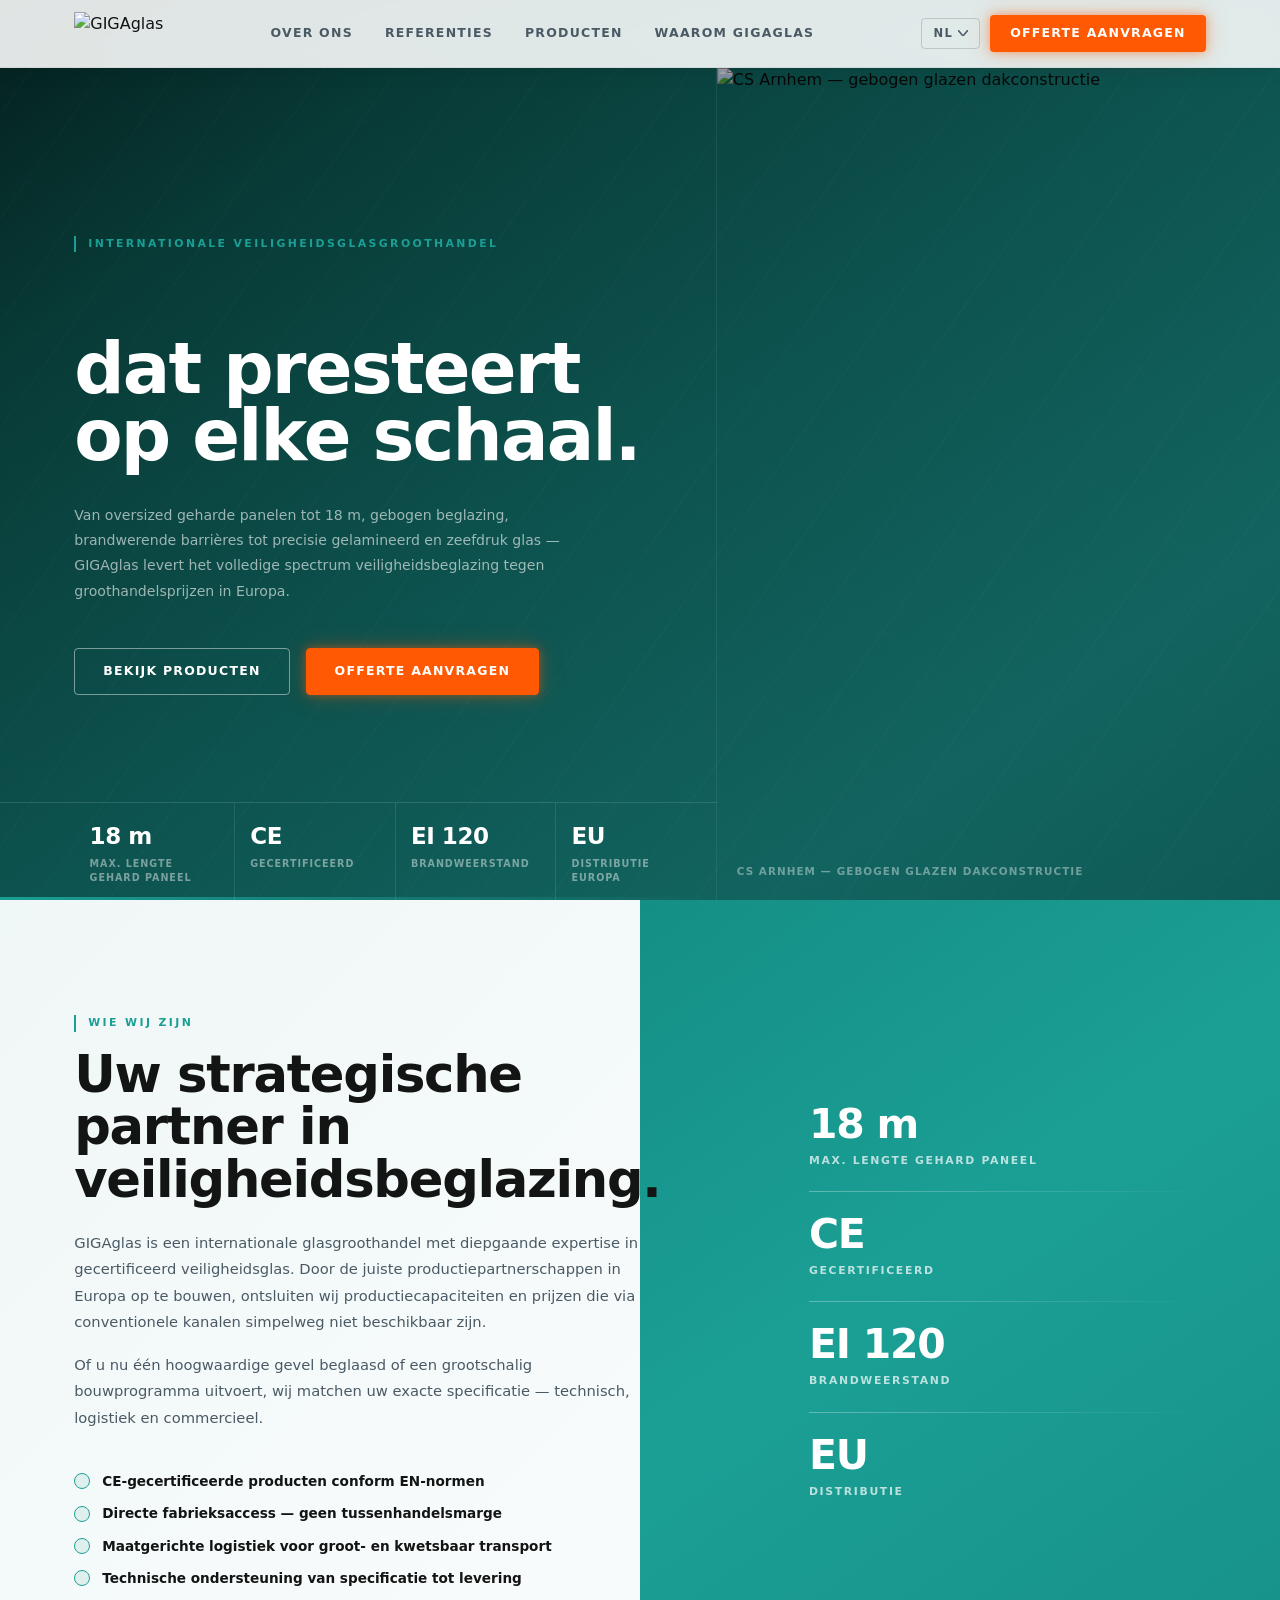
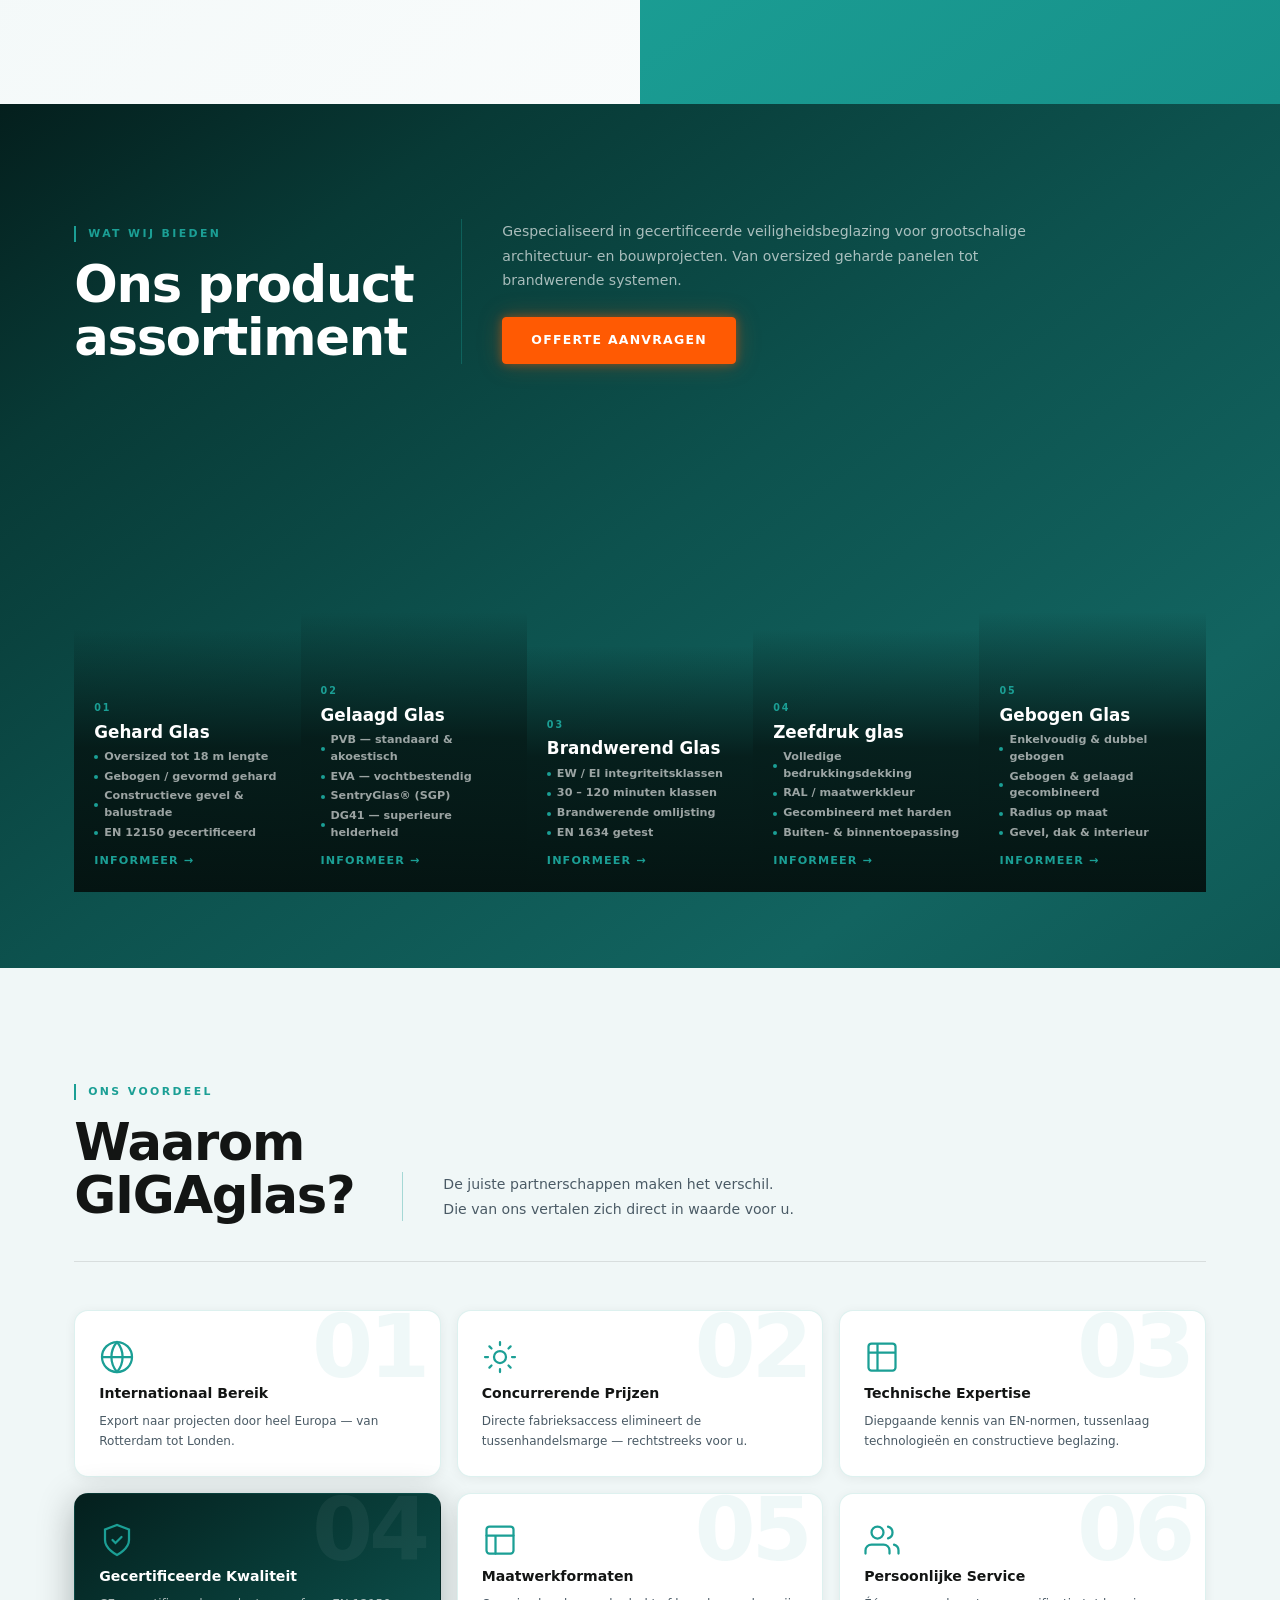
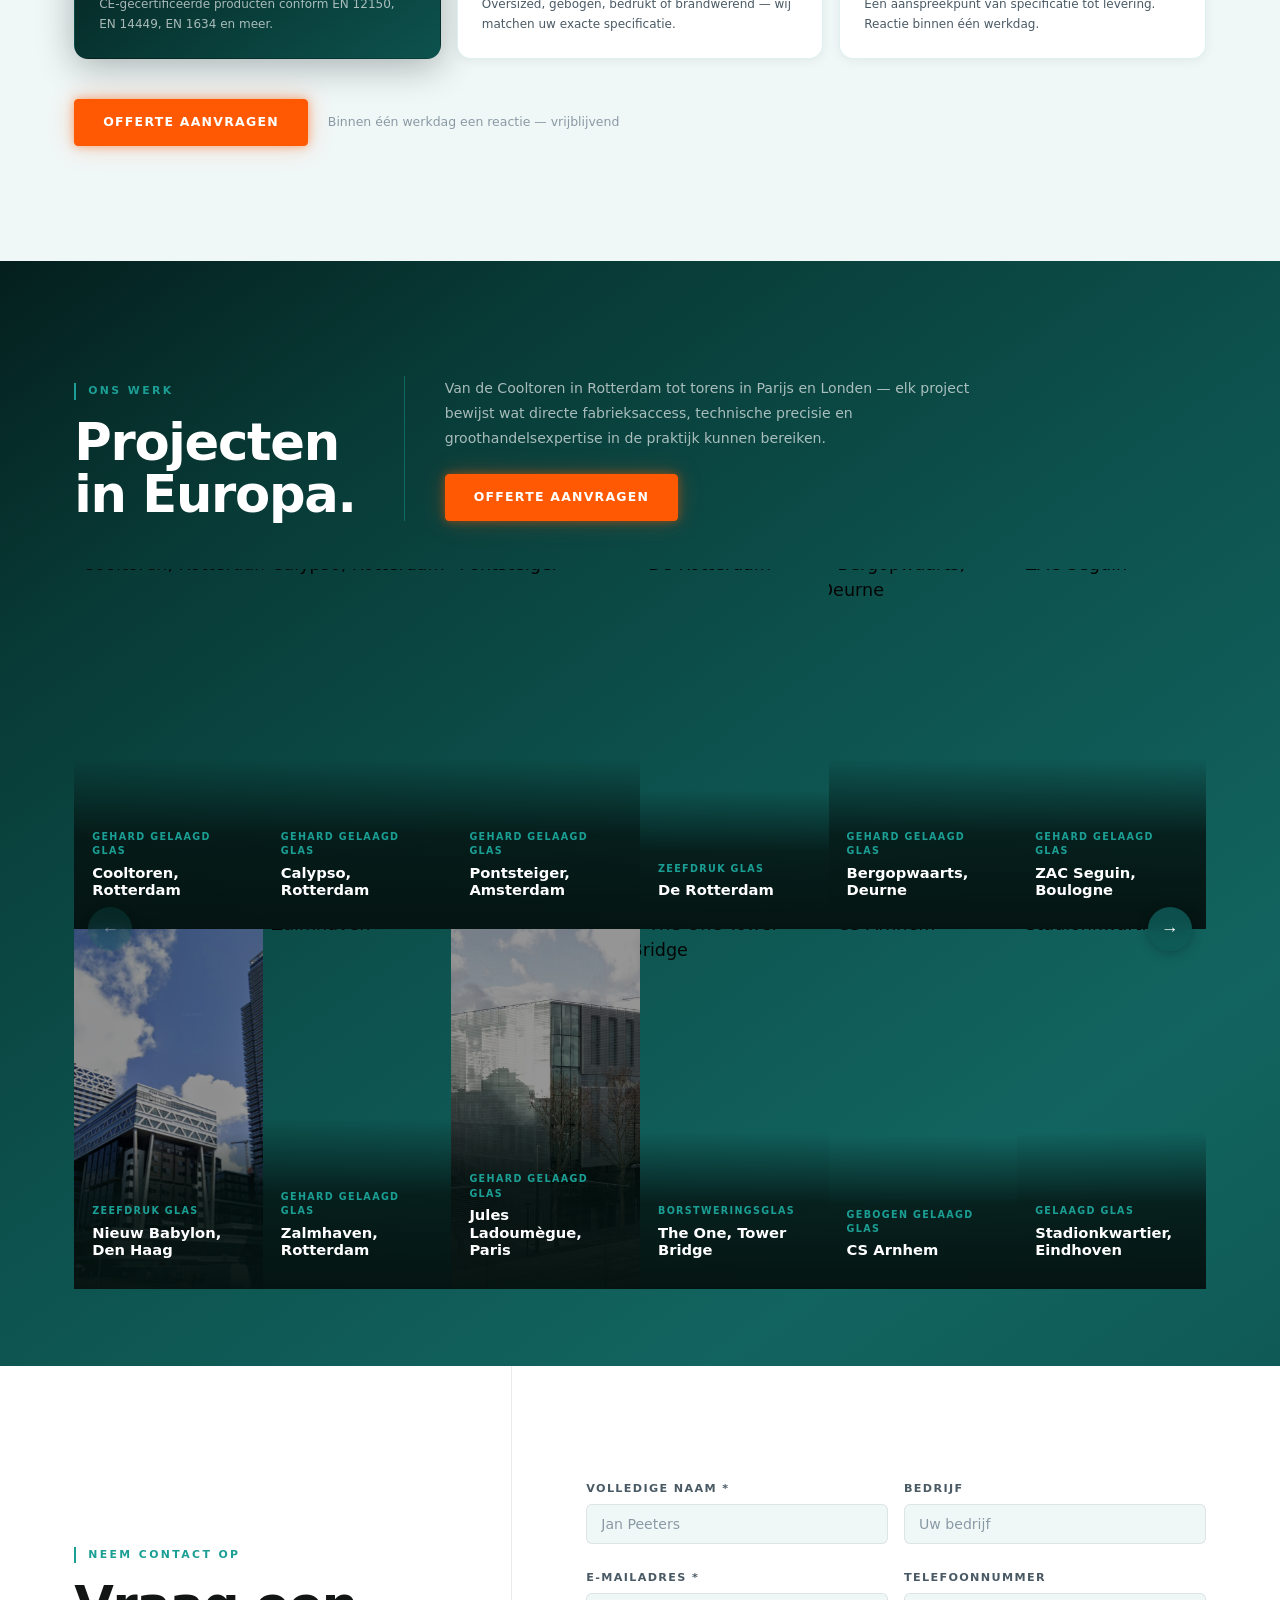
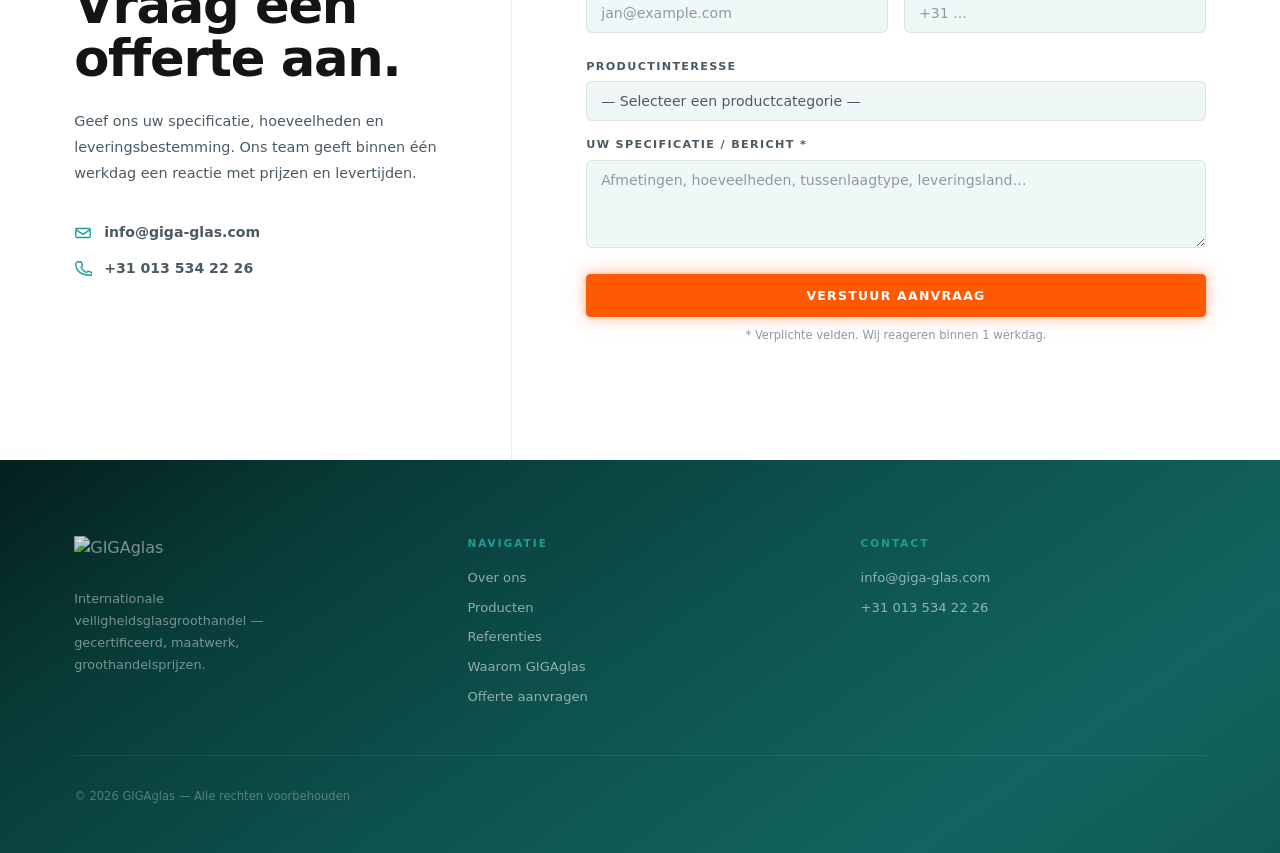
==== concept-vertical.html @ 8c1b13be "No green border on mobile for products/references, use left-aligned white logo in footer Co-Authored" ====
<!DOCTYPE html>
<html lang="nl">
<head>
  <meta charset="UTF-8" />
  <meta name="viewport" content="width=device-width, initial-scale=1.0" />
  <title>GIGAglas — Verticaal concept</title>
  <link rel="stylesheet" href="fonts.css" />
  <style>
/* ═══════════════════════════════════════════
   DESIGN TOKENS — identical to main site
═══════════════════════════════════════════ */
:root {
  --teal:        #1b9f95;
  --teal-dark:   #147d75;
  --teal-dim:    rgba(27,159,149,0.10);
  --teal-light:  #daf2f0;
  --blue:        #0A1E41;
  --orange:      #FF5A03;
  --orange-dark: #d94e02;
  --glacial:     #F0F7F7;
  --white:       #ffffff;
  --text:        #131514;
  --text-mid:    #4a5a65;
  --text-light:  #8a9aa5;
  --border-light: rgba(0,0,0,0.08);
  --border-dark:  rgba(255,255,255,0.08);
  --font:      'Montserrat', system-ui, sans-serif;
  --font-disp: 'Eurostile', 'Montserrat', system-ui, sans-serif;
  --nav-h: 68px;
  --pad-x: clamp(24px, 5.8vw, 84px);
  --ease: cubic-bezier(0.53,0,0,1);
}

*,*::before,*::after { box-sizing: border-box; margin: 0; padding: 0; }
html { -webkit-font-smoothing: antialiased; scroll-behavior: smooth; overflow-x: hidden; }
img  { display: block; max-width: 100%; }
a    { text-decoration: none; color: inherit; }
ul   { list-style: none; }

body { font-family: var(--font); background: var(--white); color: var(--text); line-height: 1.5; overflow-x: hidden; }

/* ═══════════════════════════════════════════
   NAV
═══════════════════════════════════════════ */
.nav {
  position: fixed; top: 0; left: 0; right: 0; z-index: 200;
  height: var(--nav-h);
  background: rgba(255,255,255,0.88);
  backdrop-filter: blur(16px) saturate(1.6);
  -webkit-backdrop-filter: blur(16px) saturate(1.6);
  border-bottom: 1px solid rgba(0,0,0,0.06);
  box-shadow: 0 1px 24px rgba(0,0,0,0.07), 0 4px 8px rgba(0,0,0,0.03);
}
.nav__inner {
  height: 100%; padding: 0 var(--pad-x);
  display: flex; align-items: center; justify-content: space-between; gap: 24px;
}
.nav__logo-img { height: 44px; width: auto; }
.nav__links { display: flex; align-items: center; gap: 32px; }
.nav__links a {
  font-size: 0.78rem; font-weight: 600; letter-spacing: 0.1em; text-transform: uppercase;
  color: var(--text-mid); transition: color 0.2s;
}
.nav__links a:hover { color: var(--teal); }
.nav__cta {
  color: var(--white) !important;
  background: var(--orange);
  padding: 9px 20px; border-radius: 4px;
  font-size: 0.78rem; font-weight: 700; letter-spacing: 0.1em; text-transform: uppercase;
  box-shadow: 0 0 10px rgba(255,90,3,0.45), 0 0 24px rgba(255,90,3,0.25);
  transition: background 0.25s, box-shadow 0.25s, transform 0.2s;
}
.nav__cta:hover {
  background: var(--orange-dark);
  box-shadow: 0 0 14px rgba(255,90,3,0.65), 0 0 36px rgba(255,90,3,0.40);
  transform: translateY(-1px);
}

/* Nav right group */
.nav__right { display: flex; align-items: center; gap: 10px; }

/* Language toggle */
.nav__lang { position: relative; }
.nav__lang-btn {
  display: flex; align-items: center; gap: 5px;
  background: none; border: 1px solid rgba(0,0,0,0.15); border-radius: 4px;
  padding: 9px 11px; cursor: pointer; font-family: var(--font);
  font-size: 0.72rem; font-weight: 700; letter-spacing: 0.12em; text-transform: uppercase;
  color: var(--text-mid); transition: border-color 0.2s, color 0.2s;
  line-height: 1;
}
.nav__lang-btn:hover { border-color: var(--teal); color: var(--teal); }
.nav__lang-btn svg { transition: transform 0.2s; }
.nav__lang-btn.open svg { transform: rotate(180deg); }
.nav__lang-dropdown {
  display: none; position: absolute; top: calc(100% + 8px); right: 0;
  background: var(--white); border: 1px solid rgba(0,0,0,0.1);
  border-radius: 6px; box-shadow: 0 8px 24px rgba(0,0,0,0.12);
  min-width: 160px; overflow: hidden; z-index: 300;
}
.nav__lang-dropdown.open { display: block; }
.nav__lang-dropdown button {
  display: block; width: 100%; padding: 12px 16px;
  background: none; border: none; cursor: pointer;
  font-size: 0.78rem; font-weight: 600; letter-spacing: 0.08em; text-transform: uppercase;
  color: var(--text-mid); text-align: left; font-family: var(--font);
  transition: background 0.2s, color 0.2s;
}
.nav__lang-dropdown button:hover { background: var(--glacial); color: var(--teal); }

/* Mobile hamburger */
.nav__burger {
  display: none;
  flex-direction: column; justify-content: center; gap: 5px;
  width: 36px; height: 36px; background: none; border: none; cursor: pointer; padding: 7px;
}
.nav__burger span {
  display: block; width: 22px; height: 2px;
  background: var(--text); border-radius: 2px;
  transition: transform 0.28s, opacity 0.2s;
}
.nav__burger.open span:nth-child(1) { transform: translateY(7px) rotate(45deg); }
.nav__burger.open span:nth-child(2) { opacity: 0; transform: scaleX(0); }
.nav__burger.open span:nth-child(3) { transform: translateY(-7px) rotate(-45deg); }

.nav__mobile-menu {
  display: none; flex-direction: column;
  position: fixed; top: var(--nav-h); left: 0; right: 0;
  background: rgba(255,255,255,0.97); backdrop-filter: blur(20px);
  border-bottom: 1px solid rgba(0,0,0,0.08);
  padding: 8px var(--pad-x) 24px;
  z-index: 199;
  box-shadow: 0 8px 24px rgba(0,0,0,0.08);
}
.nav__mobile-menu.open { display: flex; }
.nav__mobile-menu a {
  font-size: 0.8rem; font-weight: 600; letter-spacing: 0.1em; text-transform: uppercase;
  color: var(--text-mid); padding: 16px 0;
  border-bottom: 1px solid rgba(0,0,0,0.06);
  transition: color 0.2s; display: block;
}
.nav__mobile-menu a:hover { color: var(--teal); }
.nav__mobile-menu .nav__cta-mobile {
  color: var(--white) !important; background: var(--orange);
  text-align: center; padding: 14px 20px; border-radius: 4px;
  margin-top: 8px; border-bottom: none;
  box-shadow: 0 0 10px rgba(255,90,3,0.35);
}

/* ═══════════════════════════════════════════
   SHARED ELEMENTS
═══════════════════════════════════════════ */
.eyebrow {
  display: block; font-size: 0.68rem; font-weight: 700;
  letter-spacing: 0.22em; text-transform: uppercase;
  color: var(--teal); margin-bottom: 16px;
  padding-left: 12px; border-left: 2px solid var(--teal);
}
.panel__counter {
  font-family: var(--font-disp); font-size: 0.68rem; font-weight: 700;
  letter-spacing: 0.2em; text-transform: uppercase;
  color: var(--text-light); margin-bottom: 20px;
}
.panel__title {
  font-family: var(--font-disp); font-size: clamp(2.2rem, 4vw, 3.6rem);
  font-weight: 700; line-height: 1.03; letter-spacing: -0.025em; margin-bottom: 24px;
}

/* ═══════════════════════════════════════════
   BUTTONS
═══════════════════════════════════════════ */
.btn {
  display: inline-flex; align-items: center; gap: 8px; padding: 13px 28px;
  font-family: var(--font); font-size: 0.78rem; font-weight: 700;
  letter-spacing: 0.1em; text-transform: uppercase; border-radius: 4px;
  cursor: pointer; border: 1px solid transparent;
  transition: background 0.2s, border-color 0.2s, color 0.2s, transform 0.15s;
}
.btn:hover  { transform: translateY(-1px); }
.btn--fill  {
  background: var(--orange); border-color: var(--orange); color: var(--white);
  box-shadow: 0 0 10px rgba(255,90,3,0.45), 0 0 24px rgba(255,90,3,0.25);
}
.btn--fill:hover {
  background: var(--orange-dark); border-color: var(--orange-dark);
  box-shadow: 0 0 14px rgba(255,90,3,0.65), 0 0 36px rgba(255,90,3,0.40);
}
.btn--outline      { background: transparent; border-color: rgba(255,255,255,0.45); color: var(--white); }
.btn--outline:hover{ border-color: var(--white); background: rgba(255,255,255,0.1); }

/* ═══════════════════════════════════════════
   ENTRANCE ANIMATIONS
═══════════════════════════════════════════ */
@keyframes fadeInUp {
  from { opacity: 0; transform: translateY(18px); }
  to   { opacity: 1; transform: translateY(0); }
}
@keyframes fadeIn { from { opacity: 0; } to { opacity: 1; } }

.anim {
  opacity: 0; transform: translateY(36px); filter: blur(4px);
  transition:
    opacity   1.1s cubic-bezier(0.22,1,0.36,1),
    transform 1.1s cubic-bezier(0.22,1,0.36,1),
    filter    0.9s cubic-bezier(0.22,1,0.36,1);
}
.section--visible .anim { opacity: 1; transform: none; filter: blur(0); }

/* ═══════════════════════════════════════════
   01 · HERO
═══════════════════════════════════════════ */
.hero {
  min-height: 100svh; padding-top: var(--nav-h);
  background: linear-gradient(145deg, #041f1d 0%, #083a36 20%, #0d524e 50%, #126460 80%, #0f5a56 100%);
  display: grid; grid-template-columns: 56fr 44fr;
  position: relative; overflow: hidden;
}

/* Same glass texture as main site */
.hero::before {
  content: ''; position: absolute; inset: 0; pointer-events: none; z-index: 0;
  background:
    repeating-linear-gradient(-55deg, transparent 0px, transparent 58px,
      rgba(255,255,255,0.012) 58px, rgba(255,255,255,0.012) 60px),
    repeating-linear-gradient(35deg, transparent 0px, transparent 120px,
      rgba(0,180,166,0.025) 120px, rgba(0,180,166,0.025) 121px);
}

.hero__content {
  position: relative; z-index: 1;
  padding: clamp(60px,8vw,120px) var(--pad-x) clamp(100px,12vw,140px);
  display: flex; flex-direction: column; justify-content: center;
  border-right: 1px solid rgba(255,255,255,0.07);
}
.hero__content::after {
  content: ''; position: absolute; bottom: 0; left: 0; right: 0;
  height: 3px;
  background: linear-gradient(90deg, var(--teal), transparent);
}
.hero .panel__counter { color: rgba(255,255,255,0.25); }
.hero .eyebrow { color: var(--teal); border-left-color: var(--teal); }

.hero__headline {
  font-family: var(--font-disp); font-size: clamp(2.4rem, 5.5vw, 6rem);
  font-weight: 700; line-height: 0.96; letter-spacing: -0.025em;
  color: var(--white); margin-bottom: 32px;
}
.text-accent { color: var(--teal); }

@keyframes wcIn {
  from { opacity: 0; transform: translateY(-16px); filter: blur(7px); }
  to   { opacity: 1; transform: translateY(0);     filter: blur(0px); }
}
@keyframes wcOut {
  from { opacity: 1; transform: translateY(0);    filter: blur(0px); }
  to   { opacity: 0; transform: translateY(16px); filter: blur(7px); }
}
.word-cycle { color: var(--teal); display: inline-block; white-space: nowrap; }
.word-cycle.wc-exit  { animation: wcOut 0.30s cubic-bezier(0.55,0,1,0.45) forwards; }
.word-cycle.wc-enter { animation: wcIn  0.45s cubic-bezier(0.00,0.55,0.45,1.00) forwards; }

.hero__sub {
  font-size: clamp(0.88rem, 1.1vw, 1rem); color: rgba(255,255,255,0.6);
  line-height: 1.8; max-width: 520px; margin-bottom: 44px;
}
.hero__actions { display: flex; flex-wrap: wrap; gap: 16px; }

.hero__photo {
  position: relative; z-index: 1; overflow: hidden; min-height: 60vh;
}
.hero__photo img {
  width: 100%; height: 100%; object-fit: cover; object-position: center;
  filter: brightness(0.65) contrast(1.05);
  transition: transform 8s ease;
}
.hero:hover .hero__photo img { transform: scale(1.03); }
.hero__photo-caption {
  position: absolute; bottom: 20px; left: 20px;
  font-size: 0.65rem; font-weight: 600; letter-spacing: 0.1em; text-transform: uppercase;
  color: rgba(255,255,255,0.4);
}

/* ── Hero stats bar ── */
.hero__stats-bar {
  position: absolute; bottom: 0; left: 0;
  width: 56%; z-index: 2;
  display: grid; grid-template-columns: repeat(4, 1fr);
  border-top: 1px solid rgba(255,255,255,0.12);
  padding-left: var(--pad-x);
}
.hero__stat-item {
  padding: 16px clamp(8px, 1.2vw, 20px);
  border-right: 1px solid rgba(255,255,255,0.10);
  display: flex; flex-direction: column; gap: 4px;
}
.hero__stat-item:last-child { border-right: none; }
.hero__stat-num {
  font-family: var(--font-disp); font-size: clamp(1.1rem, 1.8vw, 1.6rem);
  font-weight: 700; color: var(--white); letter-spacing: -0.02em;
  white-space: nowrap;
}
.hero__stat-label {
  font-size: 0.60rem; font-weight: 600; letter-spacing: 0.10em; text-transform: uppercase;
  color: rgba(255,255,255,0.45); line-height: 1.4;
}

/* ═══════════════════════════════════════════
   02 · ABOUT
═══════════════════════════════════════════ */
@keyframes aboutGradient {
  0%,100% { background-position: 0% 50%; }
  50%      { background-position: 100% 50%; }
}
.about {
  background: linear-gradient(-45deg, var(--white) 0%, var(--glacial) 40%, var(--white) 70%, var(--glacial) 100%);
  background-size: 400% 400%;
  animation: aboutGradient 16s ease-in-out infinite;
  position: relative;
  display: grid; grid-template-columns: 1fr 1fr;
}

/* Right half turquoise — same ::after as main site */
.about::after {
  content: ''; position: absolute;
  left: 50%; top: 0; right: 0; bottom: 0;
  background: linear-gradient(145deg, #158f86 0%, #1b9f95 45%, #17918a 100%);
  pointer-events: none;
}

.about__left {
  padding: clamp(72px,9vw,120px) var(--pad-x);
  display: flex; flex-direction: column; justify-content: center;
  position: relative; z-index: 1;
}
.about .panel__title { color: var(--text); }
.about__body { font-size: 0.92rem; color: var(--text-mid); line-height: 1.8; margin-bottom: 16px; }

@keyframes dotPulse {
  0%,100% { box-shadow: 0 0 6px rgba(27,159,149,0.50), 0 0 14px rgba(27,159,149,0.20); }
  50%      { box-shadow: 0 0 12px rgba(27,159,149,0.85), 0 0 26px rgba(27,159,149,0.45); }
}
.check-list { display: flex; flex-direction: column; gap: 12px; margin-top: 24px; }
.check-list li {
  display: flex; align-items: center; gap: 12px;
  font-size: 0.85rem; font-weight: 600; color: var(--text);
}
.check-list li::before {
  content: ''; flex-shrink: 0; width: 16px; height: 16px;
  border-radius: 50%; border: 1.5px solid var(--teal); background: var(--teal-dim);
  animation: dotPulse 3s ease-in-out infinite;
}
.check-list li:nth-child(2)::before { animation-delay: 0.75s; }
.check-list li:nth-child(3)::before { animation-delay: 1.5s; }
.check-list li:nth-child(4)::before { animation-delay: 2.25s; }

.about__right {
  position: relative; z-index: 1;
  padding: clamp(72px,9vw,120px) var(--pad-x);
  display: flex; flex-direction: column; justify-content: center;
}
.stats-col { display: flex; flex-direction: column; }
.stat-item { padding: 22px 0; display: flex; flex-direction: column; gap: 6px; }
.stat__num {
  font-family: var(--font-disp); font-size: clamp(2rem, 3.2vw, 3.4rem);
  font-weight: 700; line-height: 1; letter-spacing: -0.03em;
  font-variant-numeric: tabular-nums; color: var(--white);
}
.stat__label {
  font-size: 0.68rem; font-weight: 600; letter-spacing: 0.15em; text-transform: uppercase;
  color: rgba(255,255,255,0.70); margin-top: 2px;
}
.stat-divider { height: 1px; background: linear-gradient(to right, rgba(255,255,255,0.30), transparent); }
.about .eyebrow { color: var(--teal); border-left-color: var(--teal); }
.about .panel__counter { color: var(--text-light); }

/* ═══════════════════════════════════════════
   03 · REFERENCES
═══════════════════════════════════════════ */
.references {
  background: linear-gradient(145deg, #041f1d 0%, #083a36 20%, #0d524e 50%, #126460 80%, #0f5a56 100%);
  padding: clamp(72px,9vw,120px) var(--pad-x) clamp(48px,6vw,80px);
}
.ref__intro {
  display: flex; align-items: flex-end;
  gap: 0; margin-bottom: 48px;
}
.ref__intro-left {
  flex-shrink: 0;
  padding-right: 48px;
}
.ref__intro-left .panel__title { margin-bottom: 0; }
.references .panel__title   { color: var(--white); }
.references .eyebrow        { color: var(--teal); border-left-color: var(--teal); }
.ref__intro-right {
  flex: 1; display: flex; flex-direction: column; align-items: flex-start; gap: 24px;
}
.ref__sub {
  max-width: 540px;
  font-size: 0.88rem; color: rgba(255,255,255,0.65); line-height: 1.75;
  margin-top: 0;
}
.ref__sub-block {
  border-left: 1px solid rgba(27,159,149,0.45);
  padding-left: 40px;
  display: flex; flex-direction: column; align-items: flex-start; gap: 24px;
}

/* 2-row scroll strip — each cell expands individually */
.ref__scroll-wrap {
  position: relative;
}
.ref__grid {
  display: flex;
  flex-direction: column;
  gap: 0;
  position: relative;
}

/* Half-grid hover overlay — right half, both rows */
.ref__overlay {
  position: absolute;
  top: 0; bottom: 0; right: 0;
  width: 50%;
  z-index: 20;
  pointer-events: none;
  opacity: 0;
  transform: translateX(16px);
  transition: opacity 0.52s cubic-bezier(0.22,1,0.36,1),
              transform 0.52s cubic-bezier(0.22,1,0.36,1);
  overflow: hidden;
}
.ref__overlay.is-active {
  opacity: 1;
  transform: translateX(0);
  pointer-events: auto;
}
.ref__overlay img {
  width: 100%; height: 100%; object-fit: cover;
  filter: brightness(0.78) contrast(1.04) saturate(1.0);
  transform: scale(1.06);
  transition: transform 1.1s cubic-bezier(0.22,1,0.36,1), filter 0.6s;
}
.ref__overlay.is-active img {
  transform: scale(1.0);
}
.ref__overlay-body {
  position: absolute;
  bottom: 0; left: 0; right: 0;
  padding: 120px 48px 48px;
  background: linear-gradient(to top, rgba(4,18,16,0.97) 0%, rgba(4,18,16,0.80) 50%, transparent 100%);
  display: flex; flex-direction: column; gap: 10px;
}
/* Staggered text reveal */
.ref__overlay-type,
.ref__overlay-name,
.ref__overlay-specs,
.ref__overlay-enquire {
  opacity: 0;
  transform: translateY(10px);
  transition: opacity 0.4s cubic-bezier(0.22,1,0.36,1),
              transform 0.4s cubic-bezier(0.22,1,0.36,1);
}
.ref__overlay.is-active .ref__overlay-type    { opacity: 1; transform: none; transition-delay: 0.20s; }
.ref__overlay.is-active .ref__overlay-name    { opacity: 1; transform: none; transition-delay: 0.28s; }
.ref__overlay.is-active .ref__overlay-specs   { opacity: 1; transform: none; transition-delay: 0.36s; }
.ref__overlay.is-active .ref__overlay-enquire { opacity: 1; transform: none; transition-delay: 0.44s; }
.ref__overlay-type {
  font-size: 0.72rem; font-weight: 700; letter-spacing: 0.16em;
  text-transform: uppercase; color: var(--teal);
}
.ref__overlay-name {
  font-family: var(--font-disp); font-size: clamp(1.6rem, 3vw, 2.4rem);
  font-weight: 700; color: var(--white); line-height: 1.15;
}
.ref__overlay-specs {
  display: flex; flex-direction: column; gap: 6px;
  margin-top: 4px;
}
.ref__overlay-specs li {
  font-size: 0.82rem; font-weight: 600; color: rgba(255,255,255,0.78);
  display: flex; align-items: center; gap: 8px;
}
.ref__overlay-specs li::before {
  content: ''; width: 5px; height: 5px; border-radius: 50%;
  background: var(--teal); flex-shrink: 0;
}
.ref__overlay-enquire {
  display: inline-flex; align-items: center; gap: 8px;
  margin-top: 8px;
  font-size: 0.76rem; font-weight: 700; letter-spacing: 0.12em;
  text-transform: uppercase; color: var(--teal);
  text-decoration: none;
  transition: color 0.2s, gap 0.2s,
              opacity 0.4s cubic-bezier(0.22,1,0.36,1),
              transform 0.4s cubic-bezier(0.22,1,0.36,1);
}
.ref__overlay-enquire:hover { color: var(--white); gap: 14px; }

/* Each row is its own horizontal scroll container */
.ref__row {
  display: flex;
  gap: 0;
  overflow-x: auto;
  overflow-y: hidden;
  scrollbar-width: none;
  scroll-behavior: smooth;
}
.ref__row::-webkit-scrollbar { display: none; }

/* Each cell fills 1/6 of the row width — 6 visible at a time */
.ref__cell {
  flex: 1 1 0;
  min-width: calc(100% / 6);
  height: 360px;
  position: relative; overflow: hidden; cursor: pointer;
  transition: flex 0.4s cubic-bezier(0.4,0,0.2,1);
}
.ref__cell:hover { flex: 1.6 1 0; }

/* Arrow navigation */
.ref__arrow {
  position: absolute; top: 50%; transform: translateY(-50%);
  z-index: 40; width: 44px; height: 44px; border-radius: 50%;
  border: none; cursor: pointer;
  background: rgba(15,90,86,0.85); backdrop-filter: blur(8px);
  color: var(--white); font-size: 1.1rem;
  display: flex; align-items: center; justify-content: center;
  transition: background 0.2s, transform 0.2s;
  box-shadow: 0 2px 12px rgba(0,0,0,0.25);
}
.ref__arrow:hover { background: var(--teal); transform: translateY(-50%) scale(1.08); }
.ref__arrow--prev { left: 14px; }
.ref__arrow--next { right: 14px; }

/* Image — match prod-card: darker default, zoom in, brightens on hover */
.ref__cell img {
  width: 100%; height: 100%; object-fit: cover;
  filter: brightness(0.58) contrast(1.06) saturate(0.85);
  transform: scale(1.10);
  transition: filter 0.65s var(--ease), transform 1.0s var(--ease);
}
.ref__cell:hover img {
  filter: brightness(0.90) contrast(1.02) saturate(1.08);
  transform: scale(1.0);
}

/* Overlay — identical gradient to prod-card__body, always visible */
.ref__cell-overlay {
  position: absolute; bottom: 0; left: 0; right: 0;
  padding: 72px 18px 18px;
  display: flex; flex-direction: column; gap: 5px;
  background: linear-gradient(to top, rgba(4,18,16,0.97) 0%, rgba(4,18,16,0.82) 55%, transparent 100%);
  transition: padding-top 0.45s var(--ease);
}
.ref__cell:hover .ref__cell-overlay {
  padding-top: 90px;
}

.ref__type {
  font-size: 0.6rem; font-weight: 700; letter-spacing: 0.14em;
  text-transform: uppercase; color: var(--teal);
}
.ref__name {
  font-family: var(--font-disp); font-size: 0.92rem; font-weight: 700;
  color: var(--white); line-height: 1.2;
}

/* Specs collapsed (zero height) by default — no layout space */
.ref__specs {
  display: flex; flex-direction: column; gap: 3px;
  max-height: 0; overflow: hidden;
  transition: max-height 0.45s var(--ease);
}
.ref__cell:hover .ref__specs { max-height: 90px; }

.ref__specs li {
  font-size: 0.68rem; font-weight: 600; color: rgba(255,255,255,0.72);
  display: flex; align-items: center; gap: 6px;
  opacity: 0; transform: translateY(6px);
  transition: opacity 0.3s, transform 0.32s;
}
.ref__cell:hover .ref__specs li { opacity: 1; transform: translateY(0); }
.ref__cell:hover .ref__specs li:nth-child(1) { transition-delay: 0.10s; }
.ref__cell:hover .ref__specs li:nth-child(2) { transition-delay: 0.16s; }
.ref__cell:hover .ref__specs li:nth-child(3) { transition-delay: 0.22s; }
.ref__specs li::before {
  content: ''; width: 4px; height: 4px; border-radius: 50%;
  background: var(--teal); flex-shrink: 0;
}

/* Enquire collapsed by default — no layout space */
.ref__enquire {
  font-size: 0.68rem; font-weight: 700; letter-spacing: 0.1em; text-transform: uppercase;
  color: var(--teal); display: inline-flex; align-items: center; gap: 6px;
  margin-top: 2px;
  max-height: 0; overflow: hidden; opacity: 0;
  transition: max-height 0.45s var(--ease), opacity 0.3s 0.24s, color 0.2s, gap 0.2s;
}
.ref__cell:hover .ref__enquire { max-height: 40px; opacity: 1; }
.ref__enquire:hover { color: var(--white); gap: 10px; }

.ref__more {
  margin-top: 32px; display: flex; align-items: center; gap: 20px;
}
.ref__count { font-size: 0.78rem; color: rgba(255,255,255,0.40); }

/* ═══════════════════════════════════════════
   04 · PRODUCTS
═══════════════════════════════════════════ */
.products {
  background: linear-gradient(145deg, #041f1d 0%, #083a36 20%, #0d524e 50%, #126460 80%, #0f5a56 100%);
  padding: clamp(72px,9vw,120px) var(--pad-x) clamp(48px,6vw,80px);
}
.products__top {
  margin-bottom: 48px;
  display: flex; align-items: flex-end; gap: 0;
}
.products__top-left { flex-shrink: 0; padding-right: 48px; }
.products__top-left .panel__title { margin-bottom: 0; }
.products .panel__counter { color: rgba(255,255,255,0.30); }
.products .panel__title   { color: var(--white); }
.products .eyebrow        { color: var(--teal); border-left-color: var(--teal); }
.products__top-right {
  flex: 1; display: flex; flex-direction: column; align-items: flex-start; gap: 24px;
}
.products__sub-block {
  border-left: 1px solid rgba(27,159,149,0.35);
  padding-left: 40px;
  display: flex; flex-direction: column; align-items: flex-start; gap: 24px;
}
.products__sub {
  max-width: 540px;
  font-size: 0.88rem; color: rgba(255,255,255,0.65); line-height: 1.75; margin-top: 0;
}

/* Horizontal card strip */
.product-strip-wrap { position: relative; }
.product-strip {
  display: flex; gap: 0;
  overflow-x: auto; overflow-y: hidden;
  scrollbar-width: none; position: relative;
}
.product-strip::-webkit-scrollbar { display: none; }

/* Product arrows — hidden on desktop, visible on mobile */
.prod__arrow {
  display: none;
  position: absolute; top: 50%; transform: translateY(-50%);
  z-index: 20; width: 40px; height: 40px; border-radius: 50%;
  background: rgba(255,255,255,0.15); backdrop-filter: blur(8px);
  border: 1px solid rgba(255,255,255,0.25); color: var(--white);
  font-size: 1.1rem; cursor: pointer; align-items: center; justify-content: center;
  transition: background 0.2s;
}
.prod__arrow:hover { background: rgba(255,255,255,0.28); }
.prod__arrow--prev { left: 10px; }
.prod__arrow--next { right: 10px; }

.prod-card {
  flex: 1 1 0; min-width: 0; height: 480px;
  position: relative; overflow: hidden;
  cursor: pointer;
  transition: flex 0.65s cubic-bezier(0.4,0,0.2,1);
}
.prod-card:hover { flex: 2.2 1 0; }

.prod-card img {
  position: absolute; inset: 0;
  width: 100%; height: 100%; object-fit: cover;
  filter: brightness(0.58) contrast(1.06) saturate(0.85);
  transform: scale(1.10);
  transition: filter 0.65s var(--ease), transform 1.0s var(--ease);
}
.prod-card:hover img {
  filter: brightness(0.90) contrast(1.02) saturate(1.08);
  transform: scale(1.0);
}
.prod-card__body {
  position: absolute; bottom: 0; left: 0; right: 0;
  padding: 72px 20px 22px;
  background: linear-gradient(to top, rgba(4,18,16,0.97) 0%, rgba(4,18,16,0.82) 55%, transparent 100%);
  display: flex; flex-direction: column; gap: 7px;
}
.prod-card__num {
  font-size: 0.6rem; font-weight: 700; letter-spacing: 0.2em;
  text-transform: uppercase; color: var(--teal);
}
.prod-card__title {
  font-family: var(--font-disp); font-size: 1.05rem;
  font-weight: 700; color: var(--white); line-height: 1.15;
}
.prod-card__specs { display: flex; flex-direction: column; gap: 3px; }
.prod-card__specs li {
  font-size: 0.7rem; font-weight: 600; color: rgba(255,255,255,0.6);
  display: flex; align-items: center; gap: 6px;
}
.prod-card__specs li::before {
  content: ''; width: 4px; height: 4px; border-radius: 50%;
  background: var(--teal); flex-shrink: 0;
}
.prod-card__link {
  font-size: 0.7rem; font-weight: 700; letter-spacing: 0.1em; text-transform: uppercase;
  color: var(--teal); display: inline-flex; align-items: center; gap: 6px;
  margin-top: 4px; transition: color 0.2s, gap 0.2s;
}
.prod-card:hover .prod-card__link { color: var(--white); gap: 10px; }

/* ═══════════════════════════════════════════
   05 · WHY
═══════════════════════════════════════════ */
@keyframes whyBgShift {
  0%,100% { background-position: 0% 50%; }
  50%     { background-position: 100% 50%; }
}
.why {
  background: var(--glacial);
  padding: clamp(72px,9vw,120px) var(--pad-x);
  position: relative; overflow: hidden;
}
/* Watermark uses dark logo on light background */
@keyframes wmFloat {
  0%,100% { opacity: 0.06; transform: scale(1) rotate(0deg); }
  33%      { opacity: 0.09; transform: scale(1.03) rotate(0.8deg); }
  66%      { opacity: 0.05; transform: scale(0.97) rotate(-0.5deg); }
}
.why::before {
  content: ''; position: absolute; right: -8%; bottom: -14%; top: auto;
  width: 52%; height: 27vw;
  background: url('Brand_assets/Logo/Logo - GIGAglas - Centered - Dark.png') no-repeat top center;
  background-size: 80% auto;
  animation: wmFloat 12s ease-in-out infinite;
  pointer-events: none; z-index: 0;
}
.why__inner { position: relative; z-index: 1; }
.why__top {
  display: flex; align-items: flex-end; gap: 0;
  margin-bottom: 48px;
  padding-bottom: 40px; border-bottom: 1px solid rgba(0,0,0,0.10);
}
.why__top-left { flex-shrink: 0; padding-right: 48px; }
.why__top-left .panel__title { margin-bottom: 0; }
.why .panel__counter { color: var(--text-light); }
.why .panel__title   { color: var(--text); }
.why .eyebrow        { color: var(--teal); border-left-color: var(--teal); }
.why__sub {
  flex: 1; max-width: 540px;
  border-left: 1px solid rgba(27,159,149,0.35);
  padding-left: 40px;
  font-size: 0.88rem; color: var(--text-mid); line-height: 1.75; margin-top: 0;
}

.why__cards {
  display: grid; grid-template-columns: repeat(3, 1fr); gap: 16px;
}
.why-card {
  background: var(--white);
  border: 1px solid rgba(27,159,149,0.15);
  border-radius: 14px; padding: 28px 24px 24px;
  display: flex; flex-direction: column; gap: 10px;
  box-shadow: 0 2px 12px rgba(0,0,0,0.06);
  transition: background 0.3s, transform 0.3s, box-shadow 0.3s, border-color 0.3s;
  opacity: 0;
  position: relative; overflow: hidden;
}
/* Ghost number watermark */
.why-card::before {
  content: attr(data-num);
  position: absolute; top: -8px; right: 14px;
  font-family: var(--font-disp); font-size: 5.5rem;
  font-weight: 700; line-height: 1; letter-spacing: -0.05em;
  color: rgba(27,159,149,0.07);
  pointer-events: none; user-select: none;
}
.why-card:not(.why-card--featured):hover {
  border-color: rgba(27,159,149,0.50);
  transform: translateY(-3px);
  box-shadow: 0 8px 28px rgba(0,0,0,0.10), 0 0 0 1px rgba(27,159,149,0.22);
}
/* Featured card — dark teal */
.why-card--featured {
  background: linear-gradient(145deg, #041f1d 0%, #083a36 50%, #0d524e 100%);
  border-color: transparent;
  box-shadow: 0 8px 36px rgba(4,18,16,0.30);
}
.why-card--featured::before { color: rgba(255,255,255,0.05); }
.why-card--featured .why-card__icon { color: var(--teal); }
.why-card--featured .why-card__title { color: var(--white); }
.why-card--featured .why-card__body  { color: rgba(255,255,255,0.65); }
.why-card--featured:hover {
  background: linear-gradient(145deg, #041f1d 0%, #083a36 50%, #0d524e 100%);
  box-shadow: 0 14px 48px rgba(4,18,16,0.45);
  border-color: rgba(27,159,149,0.35);
}

.why__inner.section--visible .why-card { animation: fadeIn 0.8s cubic-bezier(0.22,1,0.36,1) both; }
.why__inner.section--visible .why-card:nth-child(1) { animation-delay: 200ms; }
.why__inner.section--visible .why-card:nth-child(2) { animation-delay: 280ms; }
.why__inner.section--visible .why-card:nth-child(3) { animation-delay: 360ms; }
.why__inner.section--visible .why-card:nth-child(4) { animation-delay: 440ms; }
.why__inner.section--visible .why-card:nth-child(5) { animation-delay: 520ms; }
.why__inner.section--visible .why-card:nth-child(6) { animation-delay: 600ms; }

.why-card__icon { width: 36px; height: 36px; color: var(--teal); position: relative; z-index: 1; }
.why-card__icon svg { width: 100%; height: 100%; }
.why-card__title { font-family: var(--font-disp); font-size: 0.88rem; font-weight: 700; color: var(--text); line-height: 1.2; position: relative; z-index: 1; }
.why-card__body  { font-size: 0.75rem; color: var(--text-mid); line-height: 1.65; position: relative; z-index: 1; }

/* CTA row under cards */
.why__cta { margin-top: 40px; display: flex; align-items: center; gap: 20px; }
.why__cta-note { font-size: 0.78rem; color: var(--text-light); }

/* ═══════════════════════════════════════════
   06 · CONTACT
═══════════════════════════════════════════ */
.contact {
  background: var(--white);
  display: grid; grid-template-columns: 40fr 60fr;
}
.contact__left {
  padding: clamp(72px,9vw,120px) var(--pad-x);
  border-right: 1px solid var(--border-light);
  display: flex; flex-direction: column; justify-content: center;
}
.contact .panel__counter { color: var(--text-light); }
.contact .panel__title   { color: var(--text); }
.contact__body { font-size: 0.9rem; color: var(--text-mid); line-height: 1.8; margin-bottom: 36px; }
.contact-info { display: flex; flex-direction: column; gap: 14px; }
.contact-info li { display: flex; align-items: center; gap: 12px; font-size: 0.88rem; font-weight: 600; color: var(--text-mid); }
.contact-info li svg { width: 18px; height: 18px; color: var(--teal); flex-shrink: 0; stroke: currentColor; }
.contact-info a:hover { color: var(--teal); }

.contact__right {
  padding: clamp(72px,9vw,120px) var(--pad-x);
  display: flex; align-items: center;
}
.contact-form { width: 100%; }
.form-row { display: grid; grid-template-columns: 1fr 1fr; gap: 16px; }
.form-field { display: flex; flex-direction: column; gap: 6px; margin-bottom: 16px; }
.form-field label { font-size: 0.7rem; font-weight: 700; letter-spacing: 0.12em; text-transform: uppercase; color: var(--text-mid); }
.form-field input, .form-field select, .form-field textarea {
  font-family: var(--font); font-size: 0.88rem; color: var(--text);
  background: var(--glacial); border: 1.5px solid var(--border-light);
  border-radius: 6px; padding: 11px 14px; outline: none;
  transition: border-color 0.2s, box-shadow 0.2s; resize: vertical;
}
.form-field input::placeholder, .form-field textarea::placeholder { color: var(--text-light); }
.form-field input:focus, .form-field select:focus, .form-field textarea:focus {
  border-color: var(--teal); box-shadow: 0 0 0 3px rgba(0,180,166,0.12);
}
.form-field select { appearance: none; cursor: pointer; color: var(--text-mid); }
.form-note { margin-top: 10px; font-size: 0.72rem; color: var(--text-light); text-align: center; }

.contact-submit {
  box-shadow: 0 0 10px rgba(255,90,3,0.40), 0 0 24px rgba(255,90,3,0.20);
  transition: background 0.25s, box-shadow 0.25s, transform 0.2s !important;
}
.contact-submit:hover {
  box-shadow: 0 0 14px rgba(255,90,3,0.60), 0 0 36px rgba(255,90,3,0.35) !important;
}

/* ═══════════════════════════════════════════
   FOOTER
═══════════════════════════════════════════ */
.site-footer {
  background: linear-gradient(145deg, #041f1d 0%, #083a36 20%, #0d524e 50%, #126460 80%, #0f5a56 100%);
  padding: clamp(48px,6vw,80px) var(--pad-x) clamp(32px,4vw,48px);
  color: rgba(255,255,255,0.55);
}
.footer__inner {
  display: grid;
  grid-template-columns: 1fr 1fr 1fr;
  gap: 48px;
  padding-bottom: clamp(32px,4vw,48px);
  border-bottom: 1px solid rgba(255,255,255,0.08);
}
.footer__logo-img { height: 36px; width: auto; margin-bottom: 16px; opacity: 0.85; }
.footer__tagline {
  font-size: 0.8rem; line-height: 1.7; color: rgba(255,255,255,0.45); max-width: 260px;
}
.footer__col-title {
  font-family: var(--font-disp); font-size: 0.65rem; font-weight: 700; letter-spacing: 0.2em; text-transform: uppercase;
  color: var(--teal); margin-bottom: 16px;
}
.footer__links { display: flex; flex-direction: column; gap: 10px; }
.footer__links a {
  font-size: 0.82rem; color: rgba(255,255,255,0.55); transition: color 0.2s;
}
.footer__links a:hover { color: var(--white); }
.footer__contact { display: flex; flex-direction: column; gap: 10px; }
.footer__contact a {
  font-size: 0.82rem; color: rgba(255,255,255,0.55); transition: color 0.2s;
}
.footer__contact a:hover { color: var(--white); }
.footer__bottom {
  display: flex; align-items: center; justify-content: space-between; gap: 16px;
  padding-top: clamp(20px,2.5vw,32px);
  font-size: 0.72rem; color: rgba(255,255,255,0.30);
}
.footer__bottom a { color: rgba(255,255,255,0.30); transition: color 0.2s; }
.footer__bottom a:hover { color: rgba(255,255,255,0.65); }

@media (max-width: 1023px) {
  .footer__inner { grid-template-columns: 1fr 1fr; gap: 36px; }
}
@media (max-width: 767px) {
  .footer__inner { grid-template-columns: 1fr; gap: 28px; }
  .footer__bottom { flex-direction: column; align-items: flex-start; gap: 8px; }
}

/* ═══════════════════════════════════════════
   CONCEPT BADGE
═══════════════════════════════════════════ */
.concept-badge {
  position: fixed; bottom: 24px; right: 24px; z-index: 999;
  background: var(--orange); color: var(--white);
  padding: 10px 18px; border-radius: 4px;
  font-family: var(--font); font-size: 0.7rem; font-weight: 700;
  letter-spacing: 0.1em; text-transform: uppercase;
  box-shadow: 0 0 10px rgba(255,90,3,0.45), 0 0 24px rgba(255,90,3,0.25);
  transition: transform 0.2s;
}
.concept-badge:hover { transform: translateY(-2px); }
.concept-badge a { color: inherit; }

/* ═══════════════════════════════════════════
   TABLET  768 – 1023px
═══════════════════════════════════════════ */
@media (max-width: 1023px) {
  /* Nav */
  .nav__links { gap: 18px; }
  .nav__links a { font-size: 0.78rem; }

  /* Hero */
  .hero { grid-template-columns: 1fr 1fr; }
  .hero__stats-bar { grid-template-columns: repeat(2, 1fr); gap: 0; }
  .hero__stat-item { border-right: none; border-bottom: 1px solid rgba(255,255,255,0.10); padding: 14px 20px; }
  .hero__stat-item:nth-child(odd) { border-right: 1px solid rgba(255,255,255,0.10); }
  .hero__stat-item:last-child { border-bottom: none; }

  /* About */
  .about { grid-template-columns: 1fr; }
  .about::after { display: none; }
  .about__right {
    padding: clamp(40px,6vw,72px) var(--pad-x);
    background: linear-gradient(145deg, #158f86 0%, #1b9f95 45%, #17918a 100%);
  }
  .stats-col { flex-direction: row; flex-wrap: wrap; }
  .stat-item { flex: 1 1 45%; }
  .stat-divider { display: none; }

  /* Products */
  .products__top { flex-direction: column; gap: 16px; align-items: flex-start; }
  .products__top-left { padding-right: 0; }
  .products__top-right { gap: 16px; }
  .products__sub-block { border-left: none; padding-left: 0; }
  .ref__intro-right { gap: 16px; }
  .ref__sub-block { border-left: none; padding-left: 0; }
  .prod-card { min-width: calc(100% / 3); height: 400px; }
  .prod-card:hover { flex: 2.2 1 0; }

  /* Why */
  .why__top { flex-direction: column; gap: 16px; align-items: flex-start; padding-bottom: 28px; }
  .why__top-left { padding-right: 0; }
  .why__sub { border-left: none; padding-left: 0; max-width: 100%; }
  .why__cards { grid-template-columns: repeat(2, 1fr); }
  .why__cta { flex-direction: column; align-items: flex-start; gap: 12px; }

  /* References */
  .ref__intro { flex-direction: column; align-items: flex-start; gap: 16px; margin-bottom: 32px; }
  .ref__intro-left { padding-right: 0; }
  .ref__cell { min-width: calc(100% / 3); height: 300px; }
  .ref__overlay { width: 60%; }

  /* Contact */
  .contact { grid-template-columns: 1fr; }
  .contact__left { padding: clamp(48px,7vw,96px) var(--pad-x); }
  .contact__right { padding: 0 var(--pad-x) clamp(48px,7vw,96px); align-items: flex-start; }
}

/* ═══════════════════════════════════════════
   MOBILE  ≤ 767px
═══════════════════════════════════════════ */
@media (max-width: 767px) {
  /* Nav */
  .nav__links { display: none; }
  .nav__burger { display: flex; }
  .nav__cta { display: none; } /* CTA is in mobile menu */

  /* Typography */
  .hero__headline { font-size: clamp(1.9rem, 8vw, 2.4rem); }
  .panel__title   { font-size: clamp(1.6rem, 6.5vw, 2.2rem); }
  .stat__num      { font-size: clamp(1.5rem, 5.5vw, 2rem); }

  /* Hero */
  .hero {
    grid-template-columns: 1fr;
    min-height: auto;
    padding-bottom: 48px;
  }
  .hero__photo { display: none; }
  .hero__content { padding: 96px var(--pad-x) 40px; }
  .hero__content::after { display: none; }
  .hero__actions { flex-direction: column; align-items: flex-start; }
  .hero__stats-bar {
    position: static;
    grid-template-columns: repeat(4, 1fr);
    border-top: 1px solid rgba(255,255,255,0.10);
    margin-top: 32px;
    width: 100%;
    padding: 0 var(--pad-x);
    box-sizing: border-box;
  }
  .hero__stat-item { border-right: 1px solid rgba(255,255,255,0.10); border-bottom: none; padding: 12px 6px; }
  .hero__stat-item:first-child { padding-left: 0; }
  .hero__stat-item:last-child { border-right: none; padding-right: 0; }
  .hero__stat-num { font-size: clamp(0.9rem, 3.5vw, 1.2rem); }
  .hero__stat-label { font-size: 0.52rem; letter-spacing: 0.07em; }

  /* About */
  .about { grid-template-columns: 1fr; }
  .about::after { display: none; }
  .about__left { padding: clamp(48px,8vw,72px) var(--pad-x); }
  .about__right {
    padding: 40px var(--pad-x) clamp(48px,8vw,72px);
    background: linear-gradient(145deg, #158f86 0%, #1b9f95 45%, #17918a 100%);
  }
  .stats-col { display: grid; grid-template-columns: 1fr 1fr; gap: 0; }
  .stat-item { flex: unset; padding: 20px 0; }
  .stat-divider { display: none; }

  /* Products */
  .products { padding-bottom: 0; }
  .references { padding-bottom: 0; }
  .products__top { flex-direction: column; gap: 12px; align-items: flex-start; }
  .products__top-left { padding-right: 0; }
  .products__top-right { gap: 12px; }
  .products__sub-block { border-left: none; padding-left: 0; }
  .ref__intro-right { gap: 12px; }
  .ref__sub-block { border-left: none; padding-left: 0; }
  .product-strip-wrap { margin: 0 calc(-1 * var(--pad-x)); }
  .product-strip { gap: 0; }
  .prod-card { min-width: 82vw; height: 340px; flex-shrink: 0; }
  .prod__arrow { display: flex; }
  .prod-card:hover { flex: 1 1 0; } /* disable expand on touch */

  /* Why */
  .why__top { flex-direction: column; gap: 12px; align-items: flex-start; padding-bottom: 24px; }
  .why__top-left { padding-right: 0; }
  .why__sub { border-left: none; padding-left: 0; max-width: 100%; }
  .why__cards { grid-template-columns: 1fr; gap: 12px; }
  .why__cta { flex-direction: column; align-items: flex-start; gap: 10px; margin-top: 28px; }
  .why-card::before { font-size: 4rem; }

  /* References */
  .ref__intro { flex-direction: column; align-items: flex-start; gap: 12px; margin-bottom: 28px; }
  .ref__intro-left { padding-right: 0; }
  .ref__scroll-wrap { margin: 0 calc(-1 * var(--pad-x)); }
  .ref__cell { min-width: 72vw; height: 260px; }
  .ref__cell:hover { flex: 1.2 1 0; }
  .ref__arrow--prev { left: 8px; }
  .ref__arrow--next { right: 8px; }
  .ref__overlay { display: none; } /* overlay unusable on touch — hide it */
  .ref__more { flex-direction: column; align-items: flex-start; gap: 12px; }

  /* Contact */
  .contact { grid-template-columns: 1fr; }
  .contact__left { padding: clamp(48px,8vw,72px) var(--pad-x) 32px; }
  .contact__right { padding: 0 var(--pad-x) clamp(48px,8vw,72px); align-items: flex-start; }
  .form-row { grid-template-columns: 1fr; gap: 0; }
}
  </style>
</head>
<body>

  <!-- ══ NAV ══ -->
  <header class="nav" id="nav">
    <div class="nav__inner">
      <a href="#hero">
        <img src="Brand_assets/Logo/Logo - GIGAglas - Left alligned - Blue.png"
             alt="GIGAglas" class="nav__logo-img" />
      </a>
      <nav class="nav__links">
        <a href="#about" data-i18n="nav.about">Over ons</a>
        <a href="#references" data-i18n="nav.references">Referenties</a>
        <a href="#products" data-i18n="nav.products">Producten</a>
        <a href="#why" data-i18n="nav.why">Waarom GIGAglas</a>
      </nav>
      <div class="nav__right">
        <div class="nav__lang">
          <button class="nav__lang-btn" id="langToggle" aria-label="Taal">
            <span id="currentLang">NL</span>
            <svg viewBox="0 0 10 6" width="10" height="6" fill="none" stroke="currentColor" stroke-width="1.5"><path d="M0 0l5 6 5-6"/></svg>
          </button>
          <div class="nav__lang-dropdown" id="langDropdown">
            <button onclick="setLanguage('nl')">NL — Nederlands</button>
            <button onclick="setLanguage('en')">EN — English</button>
          </div>
        </div>
        <a href="#contact" class="nav__cta" data-i18n="nav.cta">Offerte aanvragen</a>
        <button class="nav__burger" id="navBurger" aria-label="Menu">
          <span></span><span></span><span></span>
        </button>
      </div>
    </div>
  </header>

  <!-- Mobile nav menu -->
  <div class="nav__mobile-menu" id="navMobileMenu">
    <a href="#about" data-i18n="nav.about">Over ons</a>
    <a href="#references" data-i18n="nav.references">Referenties</a>
    <a href="#products" data-i18n="nav.products">Producten</a>
    <a href="#why" data-i18n="nav.why">Waarom GIGAglas</a>
    <a href="#contact" class="nav__cta-mobile" data-i18n="nav.cta">Offerte aanvragen</a>
  </div>

  <!-- ══════════════════════════════════════════
       01 · HERO
  ══════════════════════════════════════════ -->
  <section class="hero" id="hero">
    <div class="hero__content">
      <span class="eyebrow anim" data-delay="100" data-i18n="hero.eyebrow">Internationale Veiligheidsglasgroothandel</span>
      <h1 class="hero__headline anim" data-delay="210">
        <span id="wordCycle" class="word-cycle"></span><span id="heroCycleAfter"></span>
      </h1>
      <p class="hero__sub anim" data-delay="360" data-i18n="hero.sub">
        Van oversized geharde panelen tot 18&nbsp;m, gebogen beglazing, brandwerende barrières
        tot precisie gelamineerd en zeefdruk glas — GIGAglas levert het volledige spectrum
        veiligheidsbeglazing tegen groothandelsprijzen in Europa.
      </p>
      <div class="hero__actions anim" data-delay="500">
        <a href="#products" class="btn btn--outline" data-i18n="hero.btn.products">Bekijk producten</a>
        <a href="#contact"  class="btn btn--fill" data-i18n="cta">Offerte aanvragen</a>
      </div>
    </div>

    <div class="hero__photo">
      <img src="Brand_assets/References/GIGAglas-gehardglas-gelamineerdglas-gebogenglas-zeefdrukglas-cs-arnhem.jpg"
           alt="CS Arnhem — gebogen glazen dakconstructie" />
      <div class="hero__photo-caption">CS Arnhem — gebogen glazen dakconstructie</div>
    </div>

    <!-- Stats bar overlaid on content column -->
    <div class="hero__stats-bar">
      <div class="hero__stat-item">
        <div class="hero__stat-num" data-count="18" data-suffix=" m">18 m</div>
        <div class="hero__stat-label" data-i18n="hero.stat1">Max. lengte<br>gehard paneel</div>
      </div>
      <div class="hero__stat-item">
        <div class="hero__stat-num">CE</div>
        <div class="hero__stat-label" data-i18n="hero.stat2">Gecertificeerd</div>
      </div>
      <div class="hero__stat-item">
        <div class="hero__stat-num" data-count="120" data-prefix="EI ">EI 120</div>
        <div class="hero__stat-label" data-i18n="hero.stat3">Brandweerstand</div>
      </div>
      <div class="hero__stat-item">
        <div class="hero__stat-num">EU</div>
        <div class="hero__stat-label" data-i18n="hero.stat4">Distributie Europa</div>
      </div>
    </div>
  </section>

  <!-- ══════════════════════════════════════════
       02 · ABOUT
  ══════════════════════════════════════════ -->
  <section class="about section" id="about">
    <div class="about__left">
      <span class="eyebrow anim" data-delay="100" data-i18n="about.eyebrow">Wie wij zijn</span>
      <h2 class="panel__title anim" data-delay="200" data-i18n="about.title">Uw strategische<br />partner in<br />veiligheidsbeglazing.</h2>
      <p class="about__body anim" data-delay="310" data-i18n="about.body1">
        GIGAglas is een internationale glasgroothandel met diepgaande expertise in gecertificeerd veiligheidsglas.
        Door de juiste productiepartnerschappen in Europa op te bouwen, ontsluiten wij productiecapaciteiten en
        prijzen die via conventionele kanalen simpelweg niet beschikbaar zijn.
      </p>
      <p class="about__body anim" data-delay="400" data-i18n="about.body2">
        Of u nu één hoogwaardige gevel beglaasd of een grootschalig bouwprogramma uitvoert,
        wij matchen uw exacte specificatie — technisch, logistiek en commercieel.
      </p>
      <ul class="check-list anim" data-delay="490" data-i18n="about.checklist">
        <li>CE-gecertificeerde producten conform EN-normen</li>
        <li>Directe fabrieksaccess — geen tussenhandelsmarge</li>
        <li>Maatgerichte logistiek voor groot- en kwetsbaar transport</li>
        <li>Technische ondersteuning van specificatie tot levering</li>
      </ul>
    </div>
    <div class="about__right">
      <div class="stats-col">
        <div class="stat-item anim" data-delay="160">
          <span class="stat__num" data-count="18" data-suffix=" m">18 m</span>
          <span class="stat__label" data-i18n="about.stat1">Max. lengte gehard paneel</span>
        </div>
        <div class="stat-divider"></div>
        <div class="stat-item anim" data-delay="250">
          <span class="stat__num">CE</span>
          <span class="stat__label" data-i18n="about.stat2">Gecertificeerd</span>
        </div>
        <div class="stat-divider"></div>
        <div class="stat-item anim" data-delay="340">
          <span class="stat__num" data-count="120" data-prefix="EI ">EI 120</span>
          <span class="stat__label" data-i18n="about.stat3">Brandweerstand</span>
        </div>
        <div class="stat-divider"></div>
        <div class="stat-item anim" data-delay="430">
          <span class="stat__num">EU</span>
          <span class="stat__label" data-i18n="about.stat4">Distributie</span>
        </div>
      </div>
    </div>
  </section>

  <!-- ══════════════════════════════════════════
       03 · PRODUCTS
  ══════════════════════════════════════════ -->
  <section class="products section" id="products">
    <div class="products__top">
      <div class="products__top-left">
        <span class="eyebrow anim" data-delay="100" data-i18n="products.eyebrow">Wat wij bieden</span>
        <h2 class="panel__title anim" data-delay="200" data-i18n="products.title">Ons product<br />assortiment</h2>
      </div>
      <div class="products__top-right">
        <div class="products__sub-block">
          <p class="products__sub anim" data-delay="310" data-i18n="products.sub">
            Gespecialiseerd in gecertificeerde veiligheidsbeglazing voor grootschalige architectuur-
            en bouwprojecten. Van oversized geharde panelen tot brandwerende systemen.
          </p>
          <a href="#contact" class="btn btn--fill anim" data-delay="420" data-i18n="cta">Offerte aanvragen</a>
        </div>
      </div>
    </div>

    <div class="product-strip-wrap">
    <button class="prod__arrow prod__arrow--prev" aria-label="Vorige">&#8592;</button>
    <button class="prod__arrow prod__arrow--next" aria-label="Volgende">&#8594;</button>
    <div class="product-strip" id="productStrip">
      <div class="prod-card">
        <img src="Brand_assets/References/GIGAglas-cooltoren-rotterdam.jpg" alt="Gehard Glas" loading="lazy" />
        <div class="prod-card__body">
          <span class="prod-card__num">01</span>
          <h3 class="prod-card__title" data-i18n="prod1.title">Gehard Glas</h3>
          <ul class="prod-card__specs" data-i18n="prod1.specs">
            <li>Oversized tot 18&nbsp;m lengte</li>
            <li>Gebogen / gevormd gehard</li>
            <li>Constructieve gevel & balustrade</li>
            <li>EN&nbsp;12150 gecertificeerd</li>
          </ul>
          <a href="#contact" class="prod-card__link" data-i18n="prod.enquire">Informeer →</a>
        </div>
      </div>
      <div class="prod-card">
        <img src="Brand_assets/References/GIGAglas-gehardglas-gelamineerdglas-gebogenglas-zeefdrukglas-pontsteiger-amsterdam.jpg" alt="Gelaagd Glas" loading="lazy" />
        <div class="prod-card__body">
          <span class="prod-card__num">02</span>
          <h3 class="prod-card__title" data-i18n="prod2.title">Gelaagd Glas</h3>
          <ul class="prod-card__specs" data-i18n="prod2.specs">
            <li>PVB — standaard & akoestisch</li>
            <li>EVA — vochtbestendig</li>
            <li>SentryGlas® (SGP)</li>
            <li>DG41 — superieure helderheid</li>
          </ul>
          <a href="#contact" class="prod-card__link" data-i18n="prod.enquire">Informeer →</a>
        </div>
      </div>
      <div class="prod-card">
        <img src="Brand_assets/References/GIGAglas-gehardglas-gelamineerdglas-gebogenglas-zeefdrukglas-cs-arnhem.jpg" alt="Brandwerend Glas" loading="lazy" />
        <div class="prod-card__body">
          <span class="prod-card__num">03</span>
          <h3 class="prod-card__title" data-i18n="prod3.title">Brandwerend Glas</h3>
          <ul class="prod-card__specs" data-i18n="prod3.specs">
            <li>EW / EI integriteitsklassen</li>
            <li>30 – 120 minuten klassen</li>
            <li>Brandwerende omlijsting</li>
            <li>EN&nbsp;1634 getest</li>
          </ul>
          <a href="#contact" class="prod-card__link" data-i18n="prod.enquire">Informeer →</a>
        </div>
      </div>
      <div class="prod-card">
        <img src="Brand_assets/References/GIGAglas-gehardglas-gelamineerdglas-gebogenglas-zeefdrukglas-stadionkwartier-eindhoven.jpg" alt="Zeefdruk glas" loading="lazy" />
        <div class="prod-card__body">
          <span class="prod-card__num">04</span>
          <h3 class="prod-card__title" data-i18n="prod4.title">Zeefdruk glas</h3>
          <ul class="prod-card__specs" data-i18n="prod4.specs">
            <li>Volledige bedrukkingsdekking</li>
            <li>RAL / maatwerkkleur</li>
            <li>Gecombineerd met harden</li>
            <li>Buiten- & binnentoepassing</li>
          </ul>
          <a href="#contact" class="prod-card__link" data-i18n="prod.enquire">Informeer →</a>
        </div>
      </div>
      <div class="prod-card">
        <img src="Brand_assets/References/GIGAglas-gehardglas-gelamineerdglas-gebogenglas-zeefdrukglas (11).jpg" alt="Gebogen Glas" loading="lazy" />
        <div class="prod-card__body">
          <span class="prod-card__num">05</span>
          <h3 class="prod-card__title" data-i18n="prod5.title">Gebogen Glas</h3>
          <ul class="prod-card__specs" data-i18n="prod5.specs">
            <li>Enkelvoudig & dubbel gebogen</li>
            <li>Gebogen & gelaagd gecombineerd</li>
            <li>Radius op maat</li>
            <li>Gevel, dak & interieur</li>
          </ul>
          <a href="#contact" class="prod-card__link" data-i18n="prod.enquire">Informeer →</a>
        </div>
      </div>
    </div>
    </div>

  </section>

  <!-- ══════════════════════════════════════════
       04 · WHY
  ══════════════════════════════════════════ -->
  <section class="why" id="why">
    <div class="why__inner">
      <div class="why__top">
        <div class="why__top-left">
          <span class="eyebrow anim" data-delay="100" data-i18n="why.eyebrow">Ons voordeel</span>
          <h2 class="panel__title anim" data-delay="200" data-i18n="why.title">Waarom<br />GIGAglas?</h2>
        </div>
        <p class="why__sub anim" data-delay="310" data-i18n="why.sub">
          De juiste partnerschappen maken het verschil.<br />
          Die van ons vertalen zich direct in waarde voor u.
        </p>
      </div>

      <div class="why__cards">
        <div class="why-card" data-num="01">
          <div class="why-card__icon"><svg viewBox="0 0 24 24" fill="none" stroke="currentColor" stroke-width="1.5" stroke-linecap="round"><circle cx="12" cy="12" r="10"/><path d="M2 12h20M12 2a15.3 15.3 0 010 20M12 2a15.3 15.3 0 000 20"/></svg></div>
          <h4 class="why-card__title" data-i18n="why1.title">Internationaal Bereik</h4>
          <p class="why-card__body" data-i18n="why1.body">Export naar projecten door heel Europa — van Rotterdam tot Londen.</p>
        </div>
        <div class="why-card" data-num="02">
          <div class="why-card__icon"><svg viewBox="0 0 24 24" fill="none" stroke="currentColor" stroke-width="1.5" stroke-linecap="round"><path d="M12 2v2m0 16v2M4.93 4.93l1.41 1.41m11.32 11.32 1.41 1.41M2 12h2m16 0h2M6.34 17.66l-1.41 1.41M19.07 4.93l-1.41 1.41"/><circle cx="12" cy="12" r="4"/></svg></div>
          <h4 class="why-card__title" data-i18n="why2.title">Concurrerende Prijzen</h4>
          <p class="why-card__body" data-i18n="why2.body">Directe fabrieksaccess elimineert de tussenhandelsmarge — rechtstreeks voor u.</p>
        </div>
        <div class="why-card" data-num="03">
          <div class="why-card__icon"><svg viewBox="0 0 24 24" fill="none" stroke="currentColor" stroke-width="1.5" stroke-linecap="round"><path d="M9 3H5a2 2 0 00-2 2v4m6-6h10a2 2 0 012 2v4M9 3v18m0 0h10a2 2 0 002-2V9M9 21H5a2 2 0 01-2-2V9m0 0h18"/></svg></div>
          <h4 class="why-card__title" data-i18n="why3.title">Technische Expertise</h4>
          <p class="why-card__body" data-i18n="why3.body">Diepgaande kennis van EN-normen, tussenlaag technologieën en constructieve beglazing.</p>
        </div>
        <div class="why-card why-card--featured" data-num="04">
          <div class="why-card__icon"><svg viewBox="0 0 24 24" fill="none" stroke="currentColor" stroke-width="1.5" stroke-linecap="round"><path d="M12 22s8-4 8-10V5l-8-3-8 3v7c0 6 8 10 8 10z"/><polyline points="9 12 11 14 15 10"/></svg></div>
          <h4 class="why-card__title" data-i18n="why4.title">Gecertificeerde Kwaliteit</h4>
          <p class="why-card__body" data-i18n="why4.body">CE-gecertificeerde producten conform EN&nbsp;12150, EN&nbsp;14449, EN&nbsp;1634 en meer.</p>
        </div>
        <div class="why-card" data-num="05">
          <div class="why-card__icon"><svg viewBox="0 0 24 24" fill="none" stroke="currentColor" stroke-width="1.5" stroke-linecap="round"><rect x="3" y="3" width="18" height="18" rx="2"/><path d="M3 9h18M9 21V9"/></svg></div>
          <h4 class="why-card__title" data-i18n="why5.title">Maatwerkformaten</h4>
          <p class="why-card__body" data-i18n="why5.body">Oversized, gebogen, bedrukt of brandwerend — wij matchen uw exacte specificatie.</p>
        </div>
        <div class="why-card" data-num="06">
          <div class="why-card__icon"><svg viewBox="0 0 24 24" fill="none" stroke="currentColor" stroke-width="1.5" stroke-linecap="round"><path d="M17 21v-2a4 4 0 00-4-4H5a4 4 0 00-4 4v2"/><circle cx="9" cy="7" r="4"/><path d="M23 21v-2a4 4 0 00-3-3.87M16 3.13a4 4 0 010 7.75"/></svg></div>
          <h4 class="why-card__title" data-i18n="why6.title">Persoonlijke Service</h4>
          <p class="why-card__body" data-i18n="why6.body">Één aanspreekpunt van specificatie tot levering. Reactie binnen één werkdag.</p>
        </div>
      </div>

      <div class="why__cta">
        <a href="#contact" class="btn btn--fill" data-i18n="cta">Offerte aanvragen</a>
        <span class="why__cta-note" data-i18n="why.note">Binnen één werkdag een reactie — vrijblijvend</span>
      </div>
    </div>
  </section>

  <!-- ══════════════════════════════════════════
       05 · REFERENCES
  ══════════════════════════════════════════ -->
  <section class="references section" id="references">
    <div class="ref__intro">
      <div class="ref__intro-left">
        <span class="eyebrow anim" data-delay="100" data-i18n="ref.eyebrow">Ons werk</span>
        <h2 class="panel__title anim" data-delay="200" data-i18n="ref.title">Projecten<br />in Europa.</h2>
      </div>
      <div class="ref__intro-right">
        <div class="ref__sub-block">
          <p class="ref__sub anim" data-delay="310" data-i18n="ref.sub">Van de Cooltoren in Rotterdam tot torens in Parijs en Londen — elk project bewijst wat directe fabrieksaccess, technische precisie en groothandelsexpertise in de praktijk kunnen bereiken.</p>
          <a href="#contact" class="btn btn--fill anim" data-delay="420" data-i18n="cta">Offerte aanvragen</a>
        </div>
      </div>
    </div>

    <div class="ref__scroll-wrap">
    <button class="ref__arrow ref__arrow--prev" aria-label="Vorige">&#8592;</button>
    <div class="ref__grid">
      <div class="ref__overlay" id="refOverlay">
        <img id="refOverlayImg" src="" alt="" />
        <div class="ref__overlay-body">
          <span class="ref__overlay-type" id="refOverlayType"></span>
          <span class="ref__overlay-name" id="refOverlayName"></span>
          <ul class="ref__overlay-specs" id="refOverlaySpecs"></ul>
          <a href="#contact" class="ref__overlay-enquire">Informeer →</a>
        </div>
      </div>
      <div class="ref__row" id="refRow1">
        <div class="ref__cell"><img src="Brand_assets/References/GIGAglas-cooltoren-rotterdam.jpg" alt="Cooltoren, Rotterdam" loading="lazy" /><div class="ref__cell-overlay"><span class="ref__type">Gehard gelaagd glas</span><span class="ref__name">Cooltoren, Rotterdam</span><ul class="ref__specs"><li>Gehard gelaagd glas</li><li>Rondom pp-geslepen</li></ul><a href="#contact" class="ref__enquire">Informeer →</a></div></div>
        <div class="ref__cell"><img src="Brand_assets/References/GIGAglas-gehardglas-gelamineerdglas-gebogenglas-zeefdrukglas-Calypso-rotterdam.jpg" alt="Calypso, Rotterdam" loading="lazy" /><div class="ref__cell-overlay"><span class="ref__type">Gehard gelaagd glas</span><span class="ref__name">Calypso, Rotterdam</span><ul class="ref__specs"><li>Gehard gelaagd glas</li><li>Balustrades</li></ul><a href="#contact" class="ref__enquire">Informeer →</a></div></div>
        <div class="ref__cell"><img src="Brand_assets/References/GIGAglas-gehardglas-gelamineerdglas-gebogenglas-zeefdrukglas-pontsteiger-amsterdam.jpg" alt="Pontsteiger" loading="lazy" /><div class="ref__cell-overlay"><span class="ref__type">Gehard gelaagd glas</span><span class="ref__name">Pontsteiger, Amsterdam</span><ul class="ref__specs"><li>Gehard gelaagd glas</li><li>Balustrades</li></ul><a href="#contact" class="ref__enquire">Informeer →</a></div></div>
        <div class="ref__cell"><img src="Brand_assets/References/GIGAglas-gehardglas-gelamineerdglas-gebogenglas-zeefdrukglas-de-rotterdam.jpg" alt="De Rotterdam" loading="lazy" style="object-position: 60% center;" /><div class="ref__cell-overlay"><span class="ref__type">Zeefdruk glas</span><span class="ref__name">De Rotterdam</span><ul class="ref__specs"><li>Gehard zeefdruk glas</li><li>Heat Soak Test</li><li>Borstwering</li></ul><a href="#contact" class="ref__enquire">Informeer →</a></div></div>
        <div class="ref__cell"><img src="Brand_assets/References/GIGAglas-gehardglas-gelamineerdglas-gebogenglas-zeefdrukglas-bergopwaarts.jpg" alt="Bergopwaarts, Deurne" loading="lazy" /><div class="ref__cell-overlay"><span class="ref__type">Gehard gelaagd glas</span><span class="ref__name">Bergopwaarts, Deurne</span><ul class="ref__specs"><li>Drievoudig gelaagd glas</li><li>Diverse zeefdrukken</li></ul><a href="#contact" class="ref__enquire">Informeer →</a></div></div>
        <div class="ref__cell"><img src="Brand_assets/References/GIGAglas-gehardglas-gelamineerdglas-gebogenglas-zeefdrukglas-zac-seguin.jpg" alt="ZAC Seguin" loading="lazy" /><div class="ref__cell-overlay"><span class="ref__type">Gehard gelaagd glas</span><span class="ref__name">ZAC Seguin, Boulogne</span><ul class="ref__specs"><li>Gehard gelaagd glas</li><li>Balustrades</li></ul><a href="#contact" class="ref__enquire">Informeer →</a></div></div>
        <div class="ref__cell"><img src="Brand_assets/References/GIGAglas-gehardglas-gelamineerdglas-gebogenglas-zeefdrukglas-Orleans-ziekenhuis.jpg" alt="Orléans Ziekenhuis" loading="lazy" /><div class="ref__cell-overlay"><span class="ref__type">Gehard gelaagd glas</span><span class="ref__name">Orléans Ziekenhuis</span><ul class="ref__specs"><li>Gehard gelaagd glas</li><li>Gekleurde Vanceva PVB folie</li></ul><a href="#contact" class="ref__enquire">Informeer →</a></div></div>
        <div class="ref__cell"><img src="Brand_assets/References/GIGAglas-gehardglas-gelamineerdglas-gebogenglas-zeefdrukglas-brainport-reclamemast-eindhoven.jpg" alt="Brainport, Eindhoven" loading="lazy" /><div class="ref__cell-overlay"><span class="ref__type">Extra helder gehard glas</span><span class="ref__name">Brainport, Eindhoven</span><ul class="ref__specs"><li>Extra helder gehard glas</li><li>Heat Soak Test</li><li>Puntraster zeefdruk</li><li>Spidersysteem montage</li></ul><a href="#contact" class="ref__enquire">Informeer →</a></div></div>
        <div class="ref__cell"><img src="Brand_assets/References/GIGAglas-geluidschermen-snelwegprojecten.jpg" alt="Geluidschermen" loading="lazy" /><div class="ref__cell-overlay"><span class="ref__type">Gehard glas</span><span class="ref__name">Geluidschermen</span><ul class="ref__specs"><li>Gehard / half gehard + zeefdruk</li><li>Kanten pp-geslepen</li><li>100.000m² geleverd</li></ul><a href="#contact" class="ref__enquire">Informeer →</a></div></div>
      </div>
      <div class="ref__row" id="refRow2">
        <div class="ref__cell"><img src="Brand_assets/References/GIGAglas-gehardglas-gelamineerdglas-gebogenglas-zeefdrukglas-nieuw-babylon-2.png" alt="Nieuw Babylon" loading="lazy" style="object-position: center 50%;" /><div class="ref__cell-overlay"><span class="ref__type">Zeefdruk glas</span><span class="ref__name">Nieuw Babylon, Den Haag</span><ul class="ref__specs"><li>Gehard glas</li><li>300 verschillende zeefdrukken</li></ul><a href="#contact" class="ref__enquire">Informeer →</a></div></div>
        <div class="ref__cell"><img src="Brand_assets/References/GIGAglas-gehardglas-gelamineerdglas-gebogenglas-zeefdrukglas-zalmhaven-rotterdam-2.jpg" alt="Zalmhaven" loading="lazy" /><div class="ref__cell-overlay"><span class="ref__type">Gehard gelaagd glas</span><span class="ref__name">Zalmhaven, Rotterdam</span><ul class="ref__specs"><li>Gehard gelaagd glas</li></ul><a href="#contact" class="ref__enquire">Informeer →</a></div></div>
        <div class="ref__cell"><img src="Brand_assets/References/GIGAglas-gehardglas-gelamineerdglas-gebogenglas-zeefdrukglas-jules-ladoumegue-2.jpg" alt="Jules Ladoumègue" loading="lazy" style="object-position: center 50%;" /><div class="ref__cell-overlay"><span class="ref__type">Gehard gelaagd glas</span><span class="ref__name">Jules Ladoumègue, Paris</span><ul class="ref__specs"><li>Gehard gelaagd glas</li><li>Inclusief zeefdruk</li><li>Zonwering</li></ul><a href="#contact" class="ref__enquire">Informeer →</a></div></div>
        <div class="ref__cell"><img src="Brand_assets/References/GIGAglas-gehardglas-gelamineerdglas-gebogenglas-zeefdrukglas-the-one-tower-bridge.jpg" alt="The One Tower Bridge" loading="lazy" /><div class="ref__cell-overlay"><span class="ref__type">Borstweringsglas</span><span class="ref__name">The One, Tower Bridge</span><ul class="ref__specs"><li>Borstweringsglas</li><li>Gehard en gelaagd glas</li></ul><a href="#contact" class="ref__enquire">Informeer →</a></div></div>
        <div class="ref__cell"><img src="Brand_assets/References/GIGAglas-gehardglas-gelamineerdglas-gebogenglas-zeefdrukglas-cs-arnhem.jpg" alt="CS Arnhem" loading="lazy" /><div class="ref__cell-overlay"><span class="ref__type">Gebogen gelaagd glas</span><span class="ref__name">CS Arnhem</span><ul class="ref__specs"><li>Gebogen gelaagd glas</li></ul><a href="#contact" class="ref__enquire">Informeer →</a></div></div>
        <div class="ref__cell"><img src="Brand_assets/References/GIGAglas-gehardglas-gelamineerdglas-gebogenglas-zeefdrukglas-stadionkwartier-eindhoven.jpg" alt="Stadionkwartier" loading="lazy" /><div class="ref__cell-overlay"><span class="ref__type">Gelaagd glas</span><span class="ref__name">Stadionkwartier, Eindhoven</span><ul class="ref__specs"><li>Ongehard gelaagd glas</li><li>PVB veiligheidsinterlayer</li><li>Gevel & glaspui toepassing</li></ul><a href="#contact" class="ref__enquire">Informeer →</a></div></div>
        <div class="ref__cell"><img src="Brand_assets/References/GIGAglas-gehardglas-gelamineerdglas-gebogenglas-zeefdrukglas-de-drie-leeuwen.jpg" alt="De Drie Leeuwen" loading="lazy" /><div class="ref__cell-overlay"><span class="ref__type">Extra helder gehard glas</span><span class="ref__name">De Drie Leeuwen</span><ul class="ref__specs"><li>Extra helder gehard glas</li><li>Balustrades</li></ul><a href="#contact" class="ref__enquire">Informeer →</a></div></div>
        <div class="ref__cell"><img src="Brand_assets/References/GIGAglas-gehardglas-gelamineerdglas-gebogenglas-zeefdrukglas-fietsenstalling.jpg" alt="Outdoor, NL/BE/DE/UK" loading="lazy" /><div class="ref__cell-overlay"><span class="ref__type">Gehard glas</span><span class="ref__name">Outdoor, NL / BE / DE / UK</span><ul class="ref__specs"><li>Gehard, gelaagd & gebogen glas</li><li>Zeefdruk glas</li><li>Bushokken, billboards & fietsenstallingen</li></ul><a href="#contact" class="ref__enquire">Informeer →</a></div></div>
        <div class="ref__cell"><img src="Brand_assets/References/GIGAglas-gehardglas-gelamineerdglas-gebogenglas-zeefdrukglas-parktoren-amsterdam.jpg" alt="Parktoren, Antwerpen" loading="lazy" /><div class="ref__cell-overlay"><span class="ref__type">Extra helder gelaagd glas</span><span class="ref__name">Parktoren, Antwerpen</span><ul class="ref__specs"><li>Extra helder gelaagd glas</li><li>Puntraster zeefdruk</li><li>Dow Corning verlijmd</li></ul><a href="#contact" class="ref__enquire">Informeer →</a></div></div>
      </div>
    </div>
    <button class="ref__arrow ref__arrow--next" aria-label="Volgende">&#8594;</button>
    </div>

  </section>

  <!-- ══════════════════════════════════════════
       06 · CONTACT
  ══════════════════════════════════════════ -->
  <section class="contact section" id="contact">
    <div class="contact__left">
      <span class="eyebrow anim" data-delay="100" data-i18n="contact.eyebrow">Neem contact op</span>
      <h2 class="panel__title anim" data-delay="200" data-i18n="contact.title">Vraag een<br />offerte aan.</h2>
      <p class="contact__body anim" data-delay="310" data-i18n="contact.body">
        Geef ons uw specificatie, hoeveelheden en leveringsbestemming.
        Ons team geeft binnen één werkdag een reactie met prijzen en levertijden.
      </p>
      <ul class="contact-info anim" data-delay="420">
        <li>
          <svg viewBox="0 0 20 20" fill="none" aria-hidden="true">
            <path d="M2.5 6.5l7.5 5 7.5-5M3 5h14a1 1 0 011 1v8a1 1 0 01-1 1H3a1 1 0 01-1-1V6a1 1 0 011-1z"
                  stroke="currentColor" stroke-width="1.5" stroke-linecap="round"/>
          </svg>
          <a href="mailto:info@giga-glas.com">info@giga-glas.com</a>
        </li>
        <li>
          <svg viewBox="0 0 20 20" fill="none" aria-hidden="true">
            <path d="M3 4a1 1 0 011-1h3.28a1 1 0 01.95.68l1.1 3.3a1 1 0 01-.23 1.02L7.91 9.23a11 11 0 005.86 5.86l1.23-1.23a1 1 0 011.02-.23l3.3 1.1a1 1 0 01.68.95V17a1 1 0 01-1 1C7.16 18 2 12.84 2 5a1 1 0 011-1z"
                  stroke="currentColor" stroke-width="1.5" stroke-linejoin="round"/>
          </svg>
          <a href="tel:+310135342226">+31 013 534 22 26</a>
        </li>
      </ul>
    </div>
    <div class="contact__right">
      <div data-fs-success style="display:none; padding:24px; background:rgba(27,159,149,0.12); border:1px solid rgba(27,159,149,0.4); border-radius:8px; color:#0d524e; font-weight:600; margin-bottom:16px;">
        Bedankt voor uw aanvraag! Wij reageren binnen 1 werkdag op <strong id="fs-submitted-email"></strong>.
      </div>
      <div data-fs-error style="display:none; padding:16px; background:rgba(220,53,69,0.08); border:1px solid rgba(220,53,69,0.35); border-radius:8px; color:#b91c1c; font-size:0.82rem; margin-bottom:16px;"></div>

      <form id="contact-form" class="contact-form anim" data-delay="180">
        <div class="form-row">
          <div class="form-field">
            <label for="cv-name" data-i18n="form.name">Volledige naam *</label>
            <input type="text" id="cv-name" name="naam" placeholder="Jan Peeters" required data-fs-field data-i18n-placeholder="form.name.ph" />
            <span data-fs-error="naam" style="font-size:0.72rem; color:#b91c1c; margin-top:4px; display:block;"></span>
          </div>
          <div class="form-field">
            <label for="cv-company" data-i18n="form.company">Bedrijf</label>
            <input type="text" id="cv-company" name="bedrijf" placeholder="Uw bedrijf" data-fs-field data-i18n-placeholder="form.company.ph" />
          </div>
        </div>
        <div class="form-row">
          <div class="form-field">
            <label for="cv-email" data-i18n="form.email">E-mailadres *</label>
            <input type="email" id="cv-email" name="email" placeholder="jan@example.com" required data-fs-field />
            <span data-fs-error="email" style="font-size:0.72rem; color:#b91c1c; margin-top:4px; display:block;"></span>
          </div>
          <div class="form-field">
            <label for="cv-phone" data-i18n="form.phone">Telefoonnummer</label>
            <input type="tel" id="cv-phone" name="telefoon" placeholder="+31 ..." data-fs-field />
          </div>
        </div>
        <div class="form-field">
          <label for="cv-product" data-i18n="form.product">Productinteresse</label>
          <select id="cv-product" name="product" data-fs-field data-i18n="form.select">
            <option value="">— Selecteer een productcategorie —</option>
            <option>Gehard Glas</option>
            <option>Gelaagd Glas</option>
            <option>Brandwerend Glas</option>
            <option>Zeefdruk glas</option>
            <option>Meerdere / overige</option>
          </select>
        </div>
        <div class="form-field">
          <label for="cv-msg" data-i18n="form.msg">Uw specificatie / bericht *</label>
          <textarea id="cv-msg" name="bericht" rows="4" placeholder="Afmetingen, hoeveelheden, tussenlaagtype, leveringsland…" required data-fs-field data-i18n-placeholder="form.msg.ph"></textarea>
          <span data-fs-error="bericht" style="font-size:0.72rem; color:#b91c1c; margin-top:4px; display:block;"></span>
        </div>
        <button type="submit" data-fs-submit-btn class="btn btn--fill btn--full contact-submit" style="justify-content:center;width:100%;" data-i18n="form.submit">Verstuur aanvraag</button>
        <p class="form-note" data-i18n="form.note">* Verplichte velden. Wij reageren binnen 1 werkdag.</p>
      </form>

      <script>
        window.formspree = window.formspree || function () { (formspree.q = formspree.q || []).push(arguments); };
        formspree('initForm', { formElement: '#contact-form', formId: 'mjgpdjrl' });
      </script>
      <script src="https://unpkg.com/@formspree/ajax@1" defer></script>
    </div>
  </section>


  <!-- ══ FOOTER ══ -->
  <footer class="site-footer">
    <div class="footer__inner">
      <div class="footer__brand">
        <img src="Brand_assets/Logo/Logo - GIGAglas - Left alligned - white.png"
             alt="GIGAglas" class="footer__logo-img" />
        <p class="footer__tagline">Internationale veiligheidsglasgroothandel — gecertificeerd, maatwerk, groothandelsprijzen.</p>
      </div>
      <div class="footer__nav">
        <p class="footer__col-title">Navigatie</p>
        <nav class="footer__links">
          <a href="#about">Over ons</a>
          <a href="#products">Producten</a>
          <a href="#references">Referenties</a>
          <a href="#why">Waarom GIGAglas</a>
          <a href="#contact">Offerte aanvragen</a>
        </nav>
      </div>
      <div class="footer__info">
        <p class="footer__col-title">Contact</p>
        <div class="footer__contact">
          <a href="mailto:info@giga-glas.com">info@giga-glas.com</a>
          <a href="tel:+310135342226">+31 013 534 22 26</a>
        </div>
      </div>
    </div>
    <div class="footer__bottom">
      <span>&copy; 2026 GIGAglas — Alle rechten voorbehouden</span>
    </div>
  </footer>

  <script>
    // Apply data-delay as CSS transition-delay (same as main.js)
    document.querySelectorAll('.anim[data-delay]').forEach(function(el) {
      el.style.transitionDelay = el.getAttribute('data-delay') + 'ms';
    });

    // Stat counter animation (identical to main.js)
    var statsDone = false;
    function animateStatCounters() {
      if (statsDone) return;
      statsDone = true;
      document.querySelectorAll('.stat__num[data-count], .hero__stat-num[data-count]').forEach(function(el) {
        var target   = parseInt(el.getAttribute('data-count'), 10);
        var prefix   = el.getAttribute('data-prefix') || '';
        var suffix   = el.getAttribute('data-suffix') || '';
        var start    = null;
        var DURATION = 1400;
        function easeOut(t) { return 1 - Math.pow(1 - t, 3); }
        function tick(timestamp) {
          if (!start) start = timestamp;
          var progress = Math.min((timestamp - start) / DURATION, 1);
          el.textContent = prefix + Math.round(easeOut(progress) * target) + suffix;
          if (progress < 1) requestAnimationFrame(tick);
        }
        requestAnimationFrame(tick);
      });
    }

    // IntersectionObserver — same threshold as main site
    if ('IntersectionObserver' in window) {
      var obs = new IntersectionObserver(function(entries) {
        entries.forEach(function(entry) {
          if (entry.isIntersecting) {
            entry.target.classList.add('section--visible');
            if (entry.target.id === 'about') animateStatCounters();
          }
        });
      }, { threshold: 0.12 });

      // Observe each section and the why inner (for card stagger)
      document.querySelectorAll('.section, .why__inner').forEach(function(el) {
        obs.observe(el);
      });
    } else {
      document.querySelectorAll('.section, .why__inner').forEach(function(el) {
        el.classList.add('section--visible');
      });
    }

    // Hero fires immediately
    document.querySelector('.hero').classList.add('section--visible');

    // Word cycle
    (function () {
      var cycleEl = document.getElementById('wordCycle');
      var afterEl = document.getElementById('heroCycleAfter');
      if (!cycleEl || !afterEl) return;
      afterEl.innerHTML = '<br />dat presteert<br />op elke schaal.';

      var idx      = 0;
      var INTERVAL = 2000;
      var EXIT_MS  = 310;

      function getWords() { return window._wcWords || ['Zeefdruk glas', 'Gebogen glas', 'Gelaagd glas', 'Gehard glas', 'Brandwerend glas']; }

      function showWord(word, animate) {
        cycleEl.classList.remove('wc-exit', 'wc-enter');
        void cycleEl.offsetWidth;
        cycleEl.innerHTML = word;
        if (animate) cycleEl.classList.add('wc-enter');
      }

      function step() {
        var words = getWords();
        cycleEl.classList.remove('wc-enter');
        void cycleEl.offsetWidth;
        cycleEl.classList.add('wc-exit');
        setTimeout(function () {
          idx = (idx + 1) % words.length;
          showWord(words[idx], true);
        }, EXIT_MS);
      }

      showWord(getWords()[0], true);
      setInterval(step, INTERVAL);
    })();

    // Reference grid arrow navigation (two-row sync)
    (function () {
      var row1 = document.getElementById('refRow1');
      var row2 = document.getElementById('refRow2');
      var prev = document.querySelector('.ref__arrow--prev');
      var next = document.querySelector('.ref__arrow--next');
      if (!row1 || !prev || !next) return;

      function step() {
        // Width of exactly 6 cells = one full visible page
        var cell = row1.querySelector('.ref__cell');
        return cell ? cell.offsetWidth * 6 : row1.clientWidth;
      }

      function clamp(val) {
        return Math.max(0, Math.min(val, row1.scrollWidth - row1.clientWidth));
      }

      function scrollBoth(pos) {
        pos = clamp(pos);
        row1.scrollLeft = pos;
        if (row2) row2.scrollLeft = pos;
        updateArrows();
      }

      function updateArrows() {
        prev.style.opacity = row1.scrollLeft <= 4 ? '0.35' : '1';
        next.style.opacity = row1.scrollLeft >= row1.scrollWidth - row1.clientWidth - 4 ? '0.35' : '1';
      }

      prev.addEventListener('click', function () { scrollBoth(row1.scrollLeft - step()); });
      next.addEventListener('click', function () { scrollBoth(row1.scrollLeft + step()); });

      // Sync on native scroll (touch/trackpad) — debounced to avoid loop
      var ticking = false;
      row1.addEventListener('scroll', function () {
        if (ticking) return;
        ticking = true;
        requestAnimationFrame(function () {
          if (row2) row2.scrollLeft = row1.scrollLeft;
          updateArrows();
          ticking = false;
        });
      });

      updateArrows();
    })();

    // Reference grid — full-grid hover overlay
    (function () {
      var grid   = document.querySelector('.ref__grid');
      var overlay = document.getElementById('refOverlay');
      var oImg   = document.getElementById('refOverlayImg');
      var oType  = document.getElementById('refOverlayType');
      var oName  = document.getElementById('refOverlayName');
      var oSpecs = document.getElementById('refOverlaySpecs');
      if (!grid || !overlay) return;

      grid.addEventListener('mouseover', function (e) {
        var cell = e.target.closest('.ref__cell');
        if (!cell) return;
        var img   = cell.querySelector('img');
        var type  = cell.querySelector('.ref__type');
        var name  = cell.querySelector('.ref__name');
        var specs = cell.querySelector('.ref__specs');
        if (img)   { oImg.src = img.src; oImg.alt = img.alt || ''; }
        if (type)  oType.textContent = type.textContent;
        if (name)  oName.textContent = name.textContent;
        if (specs) oSpecs.innerHTML  = specs.innerHTML;
        overlay.classList.add('is-active');
      });

      grid.addEventListener('mouseleave', function () {
        overlay.classList.remove('is-active');
      });
    })();

    // Why section — move featured card on hover
    (function () {
      var cards = document.querySelectorAll('.why-card');
      if (!cards.length) return;
      var defaultFeatured = document.querySelector('.why-card--featured');
      var isTouch = ('ontouchstart' in window) || navigator.maxTouchPoints > 0;

      function setFeatured(card) {
        cards.forEach(function (c) { c.classList.remove('why-card--featured'); });
        card.classList.add('why-card--featured');
      }
      function resetFeatured() {
        cards.forEach(function (c) { c.classList.remove('why-card--featured'); });
        if (defaultFeatured) defaultFeatured.classList.add('why-card--featured');
      }

      if (isTouch) {
        // Touch: tap to activate, stays until another card is tapped
        cards.forEach(function (card) {
          card.addEventListener('click', function () { setFeatured(card); });
        });
      } else {
        // Desktop: follow mouse, reset on leave
        cards.forEach(function (card) {
          card.addEventListener('mouseenter', function () { setFeatured(card); });
        });
        var whyCards = document.querySelector('.why__cards');
        if (whyCards) whyCards.addEventListener('mouseleave', resetFeatured);
      }
    })();

    // Product strip arrows (mobile)
    (function () {
      var strip = document.getElementById('productStrip');
      var prev  = document.querySelector('.prod__arrow--prev');
      var next  = document.querySelector('.prod__arrow--next');
      if (!strip || !prev || !next) return;
      function step() {
        var card = strip.querySelector('.prod-card');
        return card ? card.offsetWidth : strip.clientWidth * 0.78;
      }
      prev.addEventListener('click', function () { strip.scrollBy({ left: -step(), behavior: 'smooth' }); });
      next.addEventListener('click', function () { strip.scrollBy({ left:  step(), behavior: 'smooth' }); });
    })();

    // Mobile hamburger menu
    (function () {
      var burger = document.getElementById('navBurger');
      var menu   = document.getElementById('navMobileMenu');
      if (!burger || !menu) return;
      burger.addEventListener('click', function () {
        burger.classList.toggle('open');
        menu.classList.toggle('open');
      });
      menu.querySelectorAll('a').forEach(function (a) {
        a.addEventListener('click', function () {
          burger.classList.remove('open');
          menu.classList.remove('open');
        });
      });
    })();

    // Language toggle dropdown
    (function () {
      var btn  = document.getElementById('langToggle');
      var drop = document.getElementById('langDropdown');
      if (!btn || !drop) return;
      btn.addEventListener('click', function (e) {
        e.stopPropagation();
        btn.classList.toggle('open');
        drop.classList.toggle('open');
      });
      document.addEventListener('click', function () {
        btn.classList.remove('open');
        drop.classList.remove('open');
      });
    })();

    // Translations & language switcher
    var wordCycleWords = {
      nl: ['Zeefdruk glas', 'Gebogen glas', 'Gelaagd glas', 'Gehard glas', 'Brandwerend glas'],
      en: ['Screen-print glass', 'Curved glass', 'Laminated glass', 'Tempered glass', 'Fire-resistant glass']
    };
    var wordCycleAfter = {
      nl: '<br />dat presteert<br />op elke schaal.',
      en: '<br />that performs<br />at every scale.'
    };

    var t = {
      nl: {
        'nav.about': 'Over ons', 'nav.references': 'Referenties', 'nav.products': 'Producten',
        'nav.why': 'Waarom GIGAglas', 'nav.cta': 'Offerte aanvragen',
        'hero.eyebrow': 'Internationale Veiligheidsglasgroothandel',
        'hero.sub': 'Van oversized geharde panelen tot 18&nbsp;m, gebogen beglazing, brandwerende barri\u00e8res tot precisie gelamineerd en zeefdruk glas \u2014 GIGAglas levert het volledige spectrum veiligheidsbeglazing tegen groothandelsprijzen in Europa.',
        'hero.btn.products': 'Bekijk producten',
        'hero.stat1': 'Max. lengte<br>gehard paneel', 'hero.stat2': 'Gecertificeerd',
        'hero.stat3': 'Brandweerstand', 'hero.stat4': 'Distributie Europa',
        'about.eyebrow': 'Wie wij zijn',
        'about.title': 'Uw strategische<br />partner in<br />veiligheidsbeglazing.',
        'about.body1': 'GIGAglas is een internationale glasgroothandel met diepgaande expertise in gecertificeerd veiligheidsglas. Door de juiste productiepartnerschappen in Europa op te bouwen, ontsluiten wij productiecapaciteiten en prijzen die via conventionele kanalen simpelweg niet beschikbaar zijn.',
        'about.body2': 'Of u nu \u00e9\u00e9n hoogwaardige gevel beglaasd of een grootschalig bouwprogramma uitvoert, wij matchen uw exacte specificatie \u2014 technisch, logistiek en commercieel.',
        'about.checklist': '<li>CE-gecertificeerde producten conform EN-normen</li><li>Directe fabrieksaccess \u2014 geen tussenhandelsmarge</li><li>Maatgerichte logistiek voor groot- en kwetsbaar transport</li><li>Technische ondersteuning van specificatie tot levering</li>',
        'about.stat1': 'Max. lengte gehard paneel', 'about.stat2': 'Gecertificeerd',
        'about.stat3': 'Brandweerstand', 'about.stat4': 'Distributie',
        'products.eyebrow': 'Wat wij bieden', 'products.title': 'Ons product<br />assortiment',
        'products.sub': 'Gespecialiseerd in gecertificeerde veiligheidsbeglazing voor grootschalige architectuur- en bouwprojecten. Van oversized geharde panelen tot brandwerende systemen.',
        'prod.enquire': 'Informeer \u2192',
        'prod1.title': 'Gehard Glas', 'prod1.specs': '<li>Oversized tot 18&nbsp;m lengte</li><li>Gebogen / gevormd gehard</li><li>Constructieve gevel &amp; balustrade</li><li>EN&nbsp;12150 gecertificeerd</li>',
        'prod2.title': 'Gelaagd Glas', 'prod2.specs': '<li>PVB \u2014 standaard &amp; akoestisch</li><li>EVA \u2014 vochtbestendig</li><li>SentryGlas\u00ae (SGP)</li><li>DG41 \u2014 superieure helderheid</li>',
        'prod3.title': 'Brandwerend Glas', 'prod3.specs': '<li>EW / EI integriteitsklassen</li><li>30 \u2013 120 minuten klassen</li><li>Brandwerende omlijsting</li><li>EN&nbsp;1634 getest</li>',
        'prod4.title': 'Zeefdruk glas', 'prod4.specs': '<li>Volledige bedrukkingsdekking</li><li>RAL / maatwerkkleur</li><li>Gecombineerd met harden</li><li>Buiten- &amp; binnentoepassing</li>',
        'prod5.title': 'Gebogen Glas', 'prod5.specs': '<li>Enkelvoudig &amp; dubbel gebogen</li><li>Gebogen &amp; gelaagd gecombineerd</li><li>Radius op maat</li><li>Gevel, dak &amp; interieur</li>',
        'why.eyebrow': 'Ons voordeel', 'why.title': 'Waarom<br />GIGAglas?',
        'why.sub': 'De juiste partnerschappen maken het verschil.<br />Die van ons vertalen zich direct in waarde voor u.',
        'why1.title': 'Internationaal Bereik', 'why1.body': 'Export naar projecten door heel Europa \u2014 van Rotterdam tot Londen.',
        'why2.title': 'Concurrerende Prijzen', 'why2.body': 'Directe fabrieksaccess elimineert de tussenhandelsmarge \u2014 rechtstreeks voor u.',
        'why3.title': 'Technische Expertise', 'why3.body': 'Diepgaande kennis van EN-normen, tussenlaag technologie\u00ebn en constructieve beglazing.',
        'why4.title': 'Gecertificeerde Kwaliteit', 'why4.body': 'CE-gecertificeerde producten conform EN&nbsp;12150, EN&nbsp;14449, EN&nbsp;1634 en meer.',
        'why5.title': 'Maatwerkformaten', 'why5.body': 'Oversized, gebogen, bedrukt of brandwerend \u2014 wij matchen uw exacte specificatie.',
        'why6.title': 'Persoonlijke Service', 'why6.body': '\u00c9\u00e9n aanspreekpunt van specificatie tot levering. Reactie binnen \u00e9\u00e9n werkdag.',
        'why.note': 'Binnen \u00e9\u00e9n werkdag een reactie \u2014 vrijblijvend',
        'ref.eyebrow': 'Ons werk', 'ref.title': 'Projecten<br />in Europa.',
        'ref.sub': 'Van de Cooltoren in Rotterdam tot torens in Parijs en Londen \u2014 elk project bewijst wat directe fabrieksaccess, technische precisie en groothandelsexpertise in de praktijk kunnen bereiken.',
        'contact.eyebrow': 'Neem contact op', 'contact.title': 'Vraag een<br />offerte aan.',
        'contact.body': 'Geef ons uw specificatie, hoeveelheden en leveringsbestemming. Ons team geeft binnen \u00e9\u00e9n werkdag een reactie met prijzen en levertijden.',
        'form.name': 'Volledige naam *', 'form.name.ph': 'Jan Peeters',
        'form.company': 'Bedrijf', 'form.company.ph': 'Uw bedrijf',
        'form.email': 'E-mailadres *', 'form.phone': 'Telefoonnummer',
        'form.product': 'Productinteresse',
        'form.select': '<option value="">\u2014 Selecteer een productcategorie \u2014</option><option>Gehard Glas</option><option>Gelaagd Glas</option><option>Brandwerend Glas</option><option>Zeefdruk glas</option><option>Meerdere / overige</option>',
        'form.msg': 'Uw specificatie / bericht *', 'form.msg.ph': 'Afmetingen, hoeveelheden, tussenlaagtype, leveringsland\u2026',
        'form.submit': 'Verstuur aanvraag', 'form.note': '* Verplichte velden. Wij reageren binnen 1 werkdag.',
        'cta': 'Offerte aanvragen'
      },
      en: {
        'nav.about': 'About us', 'nav.references': 'References', 'nav.products': 'Products',
        'nav.why': 'Why GIGAglas', 'nav.cta': 'Request a quote',
        'hero.eyebrow': 'International Safety Glass Wholesaler',
        'hero.sub': 'From oversized tempered panels up to 18&nbsp;m, curved glazing, fire-resistant barriers to precision laminated and screen-print glass \u2014 GIGAglas delivers the full spectrum of safety glazing at wholesale prices across Europe.',
        'hero.btn.products': 'View products',
        'hero.stat1': 'Max. length<br>tempered panel', 'hero.stat2': 'Certified',
        'hero.stat3': 'Fire resistance', 'hero.stat4': 'European distribution',
        'about.eyebrow': 'Who we are',
        'about.title': 'Your strategic<br />partner in<br />safety glazing.',
        'about.body1': 'GIGAglas is an international glass wholesaler with deep expertise in certified safety glass. By building the right production partnerships across Europe, we unlock manufacturing capacities and prices that are simply not available through conventional channels.',
        'about.body2': 'Whether you are glazing a single high-end fa\u00e7ade or executing a large-scale construction programme, we match your exact specification \u2014 technically, logistically and commercially.',
        'about.checklist': '<li>CE-certified products in compliance with EN standards</li><li>Direct factory access \u2014 no middleman margin</li><li>Tailored logistics for large and fragile transport</li><li>Technical support from specification to delivery</li>',
        'about.stat1': 'Max. length tempered panel', 'about.stat2': 'Certified',
        'about.stat3': 'Fire resistance', 'about.stat4': 'Distribution',
        'products.eyebrow': 'What we offer', 'products.title': 'Our product<br />range',
        'products.sub': 'Specialised in certified safety glazing for large-scale architecture and construction projects. From oversized tempered panels to fire-resistant systems.',
        'prod.enquire': 'Enquire \u2192',
        'prod1.title': 'Tempered Glass', 'prod1.specs': '<li>Oversized up to 18&nbsp;m length</li><li>Bent / shaped tempered</li><li>Structural fa\u00e7ade &amp; balustrade</li><li>EN&nbsp;12150 certified</li>',
        'prod2.title': 'Laminated Glass', 'prod2.specs': '<li>PVB \u2014 standard &amp; acoustic</li><li>EVA \u2014 moisture resistant</li><li>SentryGlas\u00ae (SGP)</li><li>DG41 \u2014 superior clarity</li>',
        'prod3.title': 'Fire-resistant Glass', 'prod3.specs': '<li>EW / EI integrity classes</li><li>30 \u2013 120 minute classes</li><li>Fire-resistant framing</li><li>EN&nbsp;1634 tested</li>',
        'prod4.title': 'Screen-print Glass', 'prod4.specs': '<li>Full print coverage</li><li>RAL / custom colour</li><li>Combined with tempering</li><li>Exterior &amp; interior use</li>',
        'prod5.title': 'Curved Glass', 'prod5.specs': '<li>Single &amp; double curved</li><li>Curved &amp; laminated combined</li><li>Custom radius</li><li>Fa\u00e7ade, roof &amp; interior</li>',
        'why.eyebrow': 'Our advantage', 'why.title': 'Why<br />GIGAglas?',
        'why.sub': 'The right partnerships make all the difference.<br />Ours translate directly into value for you.',
        'why1.title': 'International Reach', 'why1.body': 'Export to projects across Europe \u2014 from Rotterdam to London.',
        'why2.title': 'Competitive Pricing', 'why2.body': 'Direct factory access eliminates the middleman margin \u2014 straight to you.',
        'why3.title': 'Technical Expertise', 'why3.body': 'In-depth knowledge of EN standards, interlayer technologies and structural glazing.',
        'why4.title': 'Certified Quality', 'why4.body': 'CE-certified products in compliance with EN&nbsp;12150, EN&nbsp;14449, EN&nbsp;1634 and more.',
        'why5.title': 'Custom Formats', 'why5.body': 'Oversized, curved, printed or fire-resistant \u2014 we match your exact specification.',
        'why6.title': 'Personal Service', 'why6.body': 'One point of contact from specification to delivery. Response within one business day.',
        'why.note': 'Response within one business day \u2014 no obligation',
        'ref.eyebrow': 'Our work', 'ref.title': 'Projects<br />across Europe.',
        'ref.sub': 'From the Cooltoren in Rotterdam to towers in Paris and London \u2014 every project demonstrates what direct factory access, technical precision and wholesale expertise can achieve in practice.',
        'contact.eyebrow': 'Get in touch', 'contact.title': 'Request<br />a quote.',
        'contact.body': 'Share your specification, quantities and delivery destination. Our team responds within one business day with pricing and lead times.',
        'form.name': 'Full name *', 'form.name.ph': 'John Smith',
        'form.company': 'Company', 'form.company.ph': 'Your company',
        'form.email': 'Email address *', 'form.phone': 'Phone number',
        'form.product': 'Product interest',
        'form.select': '<option value="">\u2014 Select a product category \u2014</option><option>Tempered Glass</option><option>Laminated Glass</option><option>Fire-resistant Glass</option><option>Screen-print Glass</option><option>Multiple / other</option>',
        'form.msg': 'Your specification / message *', 'form.msg.ph': 'Dimensions, quantities, interlayer type, delivery country\u2026',
        'form.submit': 'Send enquiry', 'form.note': '* Required fields. We respond within 1 business day.',
        'cta': 'Request a quote'
      }
    };

    var currentLang = 'nl';

    function setLanguage(lang) {
      if (!t[lang]) return;
      currentLang = lang;
      document.getElementById('currentLang').textContent = lang.toUpperCase();
      document.documentElement.lang = lang;

      // Update all data-i18n elements (innerHTML for rich content)
      document.querySelectorAll('[data-i18n]').forEach(function (el) {
        var key = el.getAttribute('data-i18n');
        if (t[lang][key] !== undefined) {
          el.innerHTML = t[lang][key];
        }
      });

      // Update placeholder attributes
      document.querySelectorAll('[data-i18n-placeholder]').forEach(function (el) {
        var key = el.getAttribute('data-i18n-placeholder');
        if (t[lang][key] !== undefined) {
          el.placeholder = t[lang][key];
        }
      });

      // Update word cycle words and after-text
      var afterEl = document.getElementById('heroCycleAfter');
      if (afterEl) afterEl.innerHTML = wordCycleAfter[lang];
      window._wcWords = wordCycleWords[lang];

      // Close dropdown
      document.getElementById('langToggle').classList.remove('open');
      document.getElementById('langDropdown').classList.remove('open');
    }

    // Expose globally for onclick handlers
    window.setLanguage = setLanguage;

    // Hook word cycle to use window._wcWords if set
    window._wcWords = wordCycleWords.nl;
  </script>
</body>
</html>
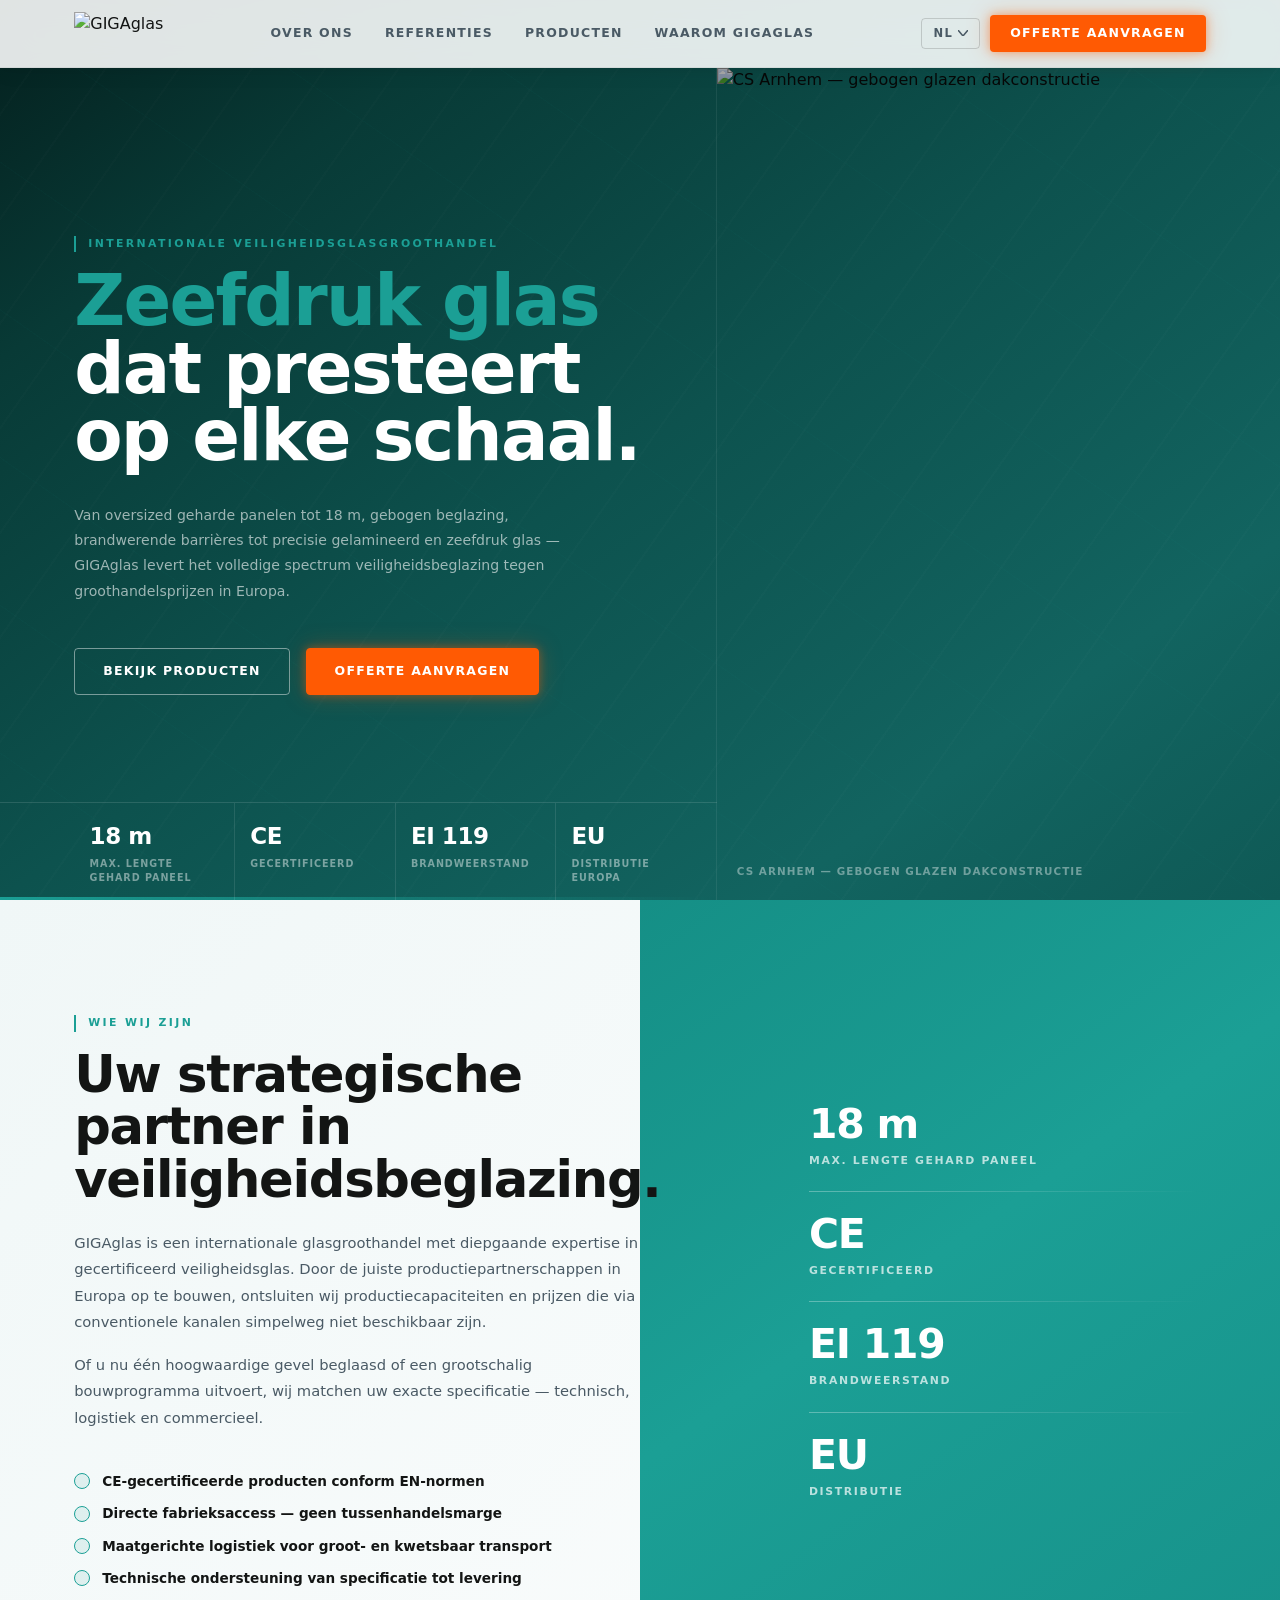
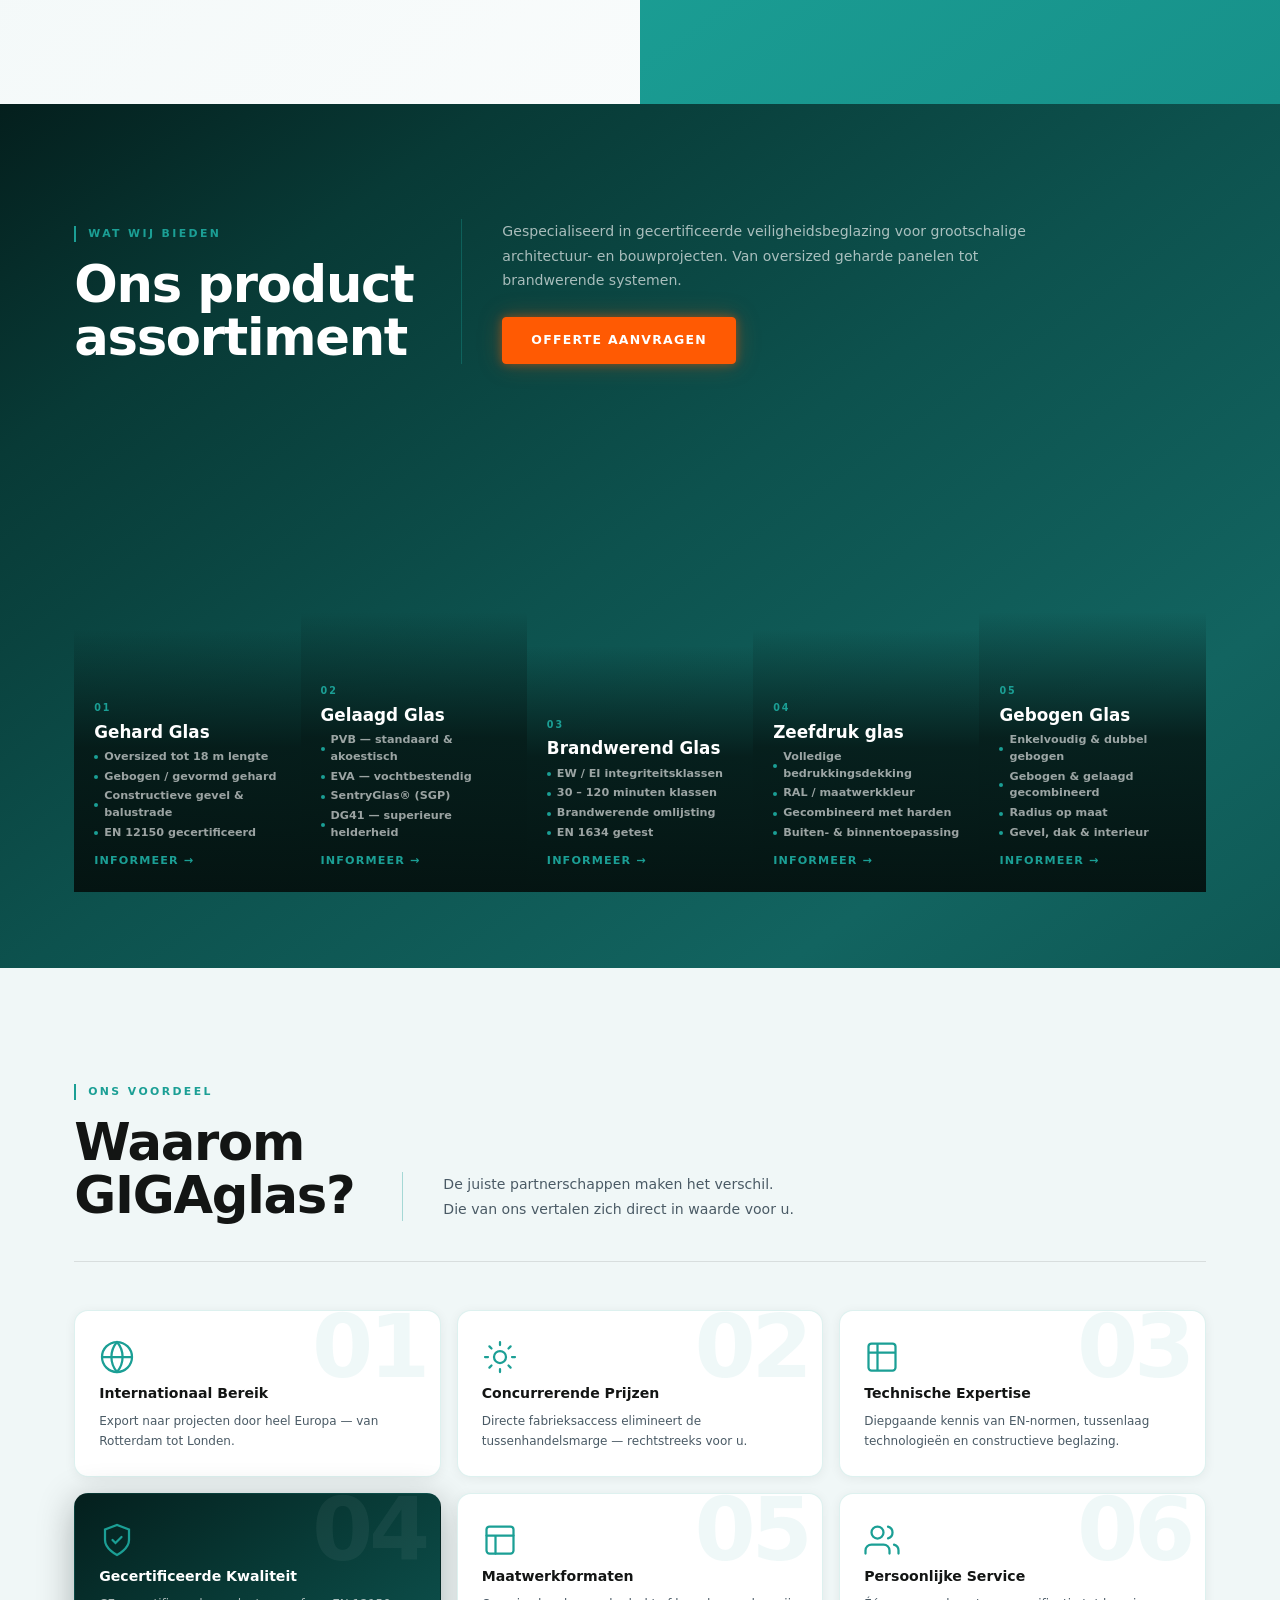
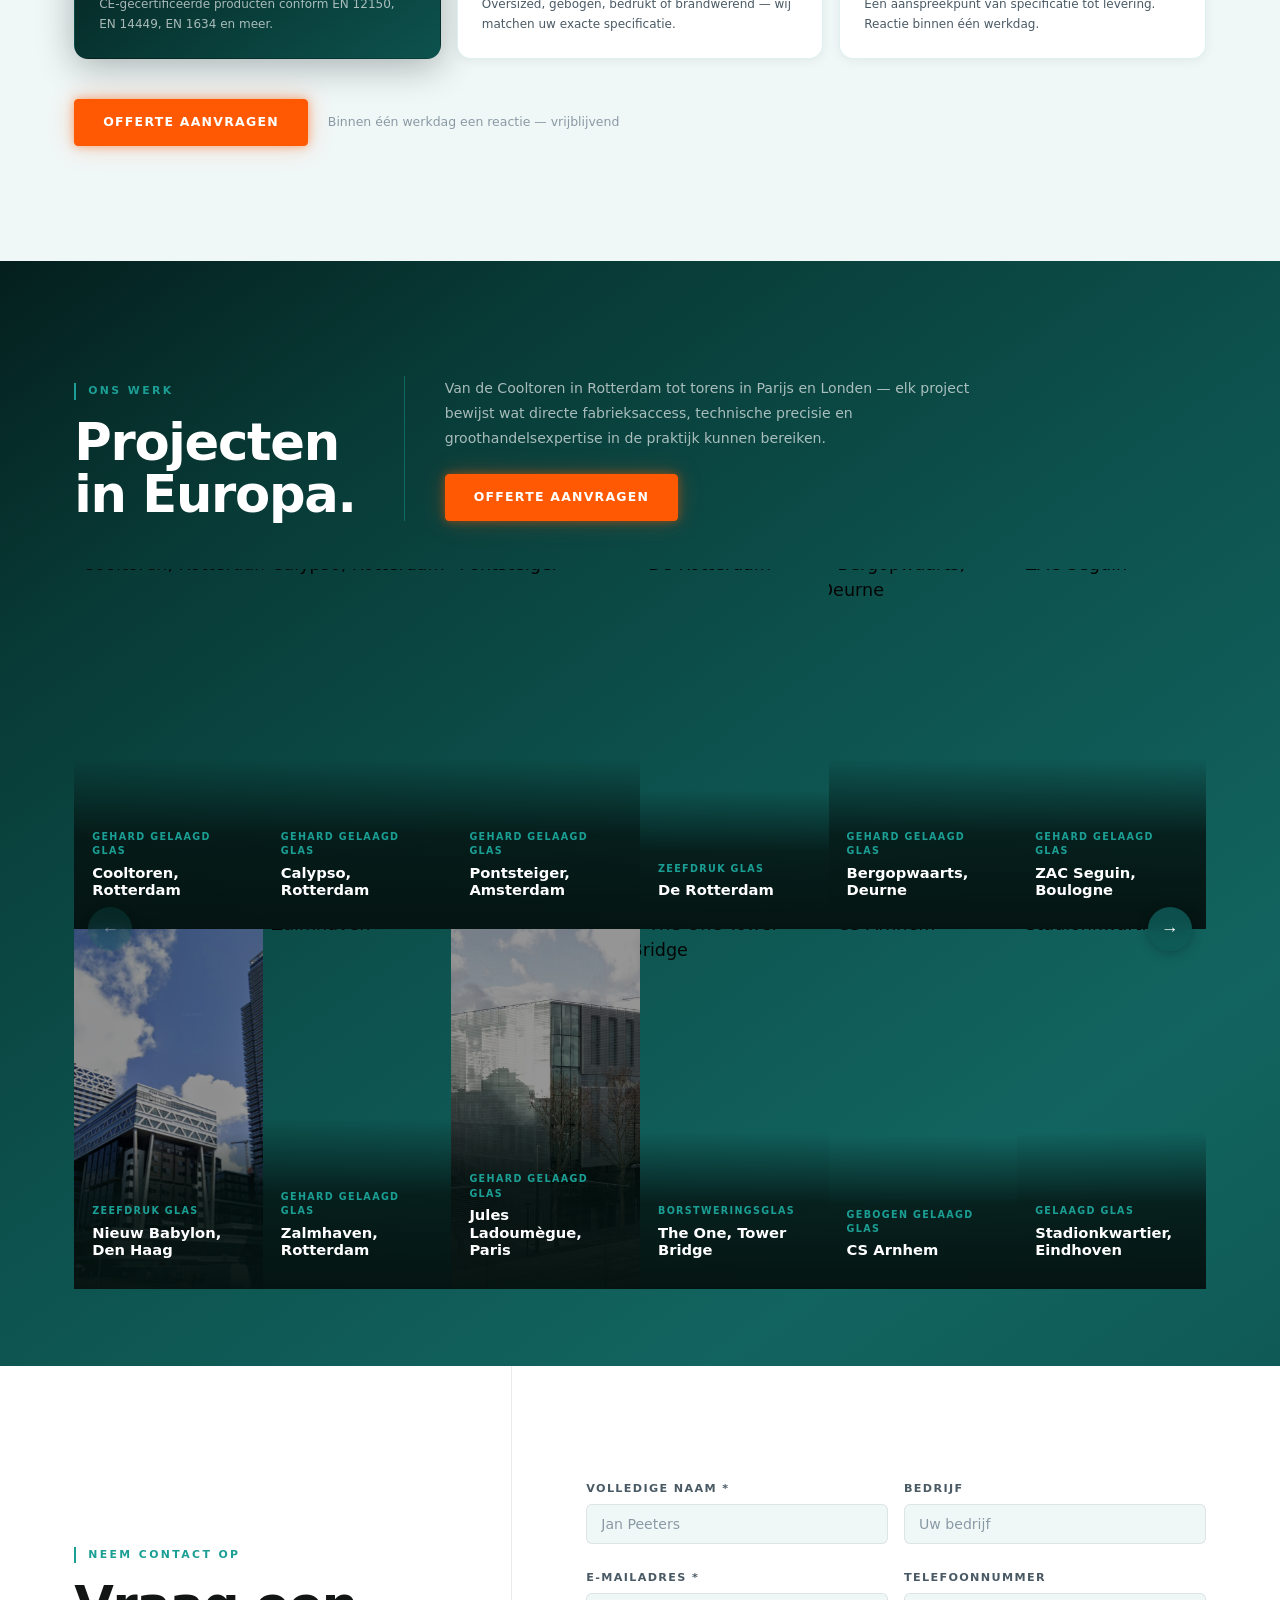
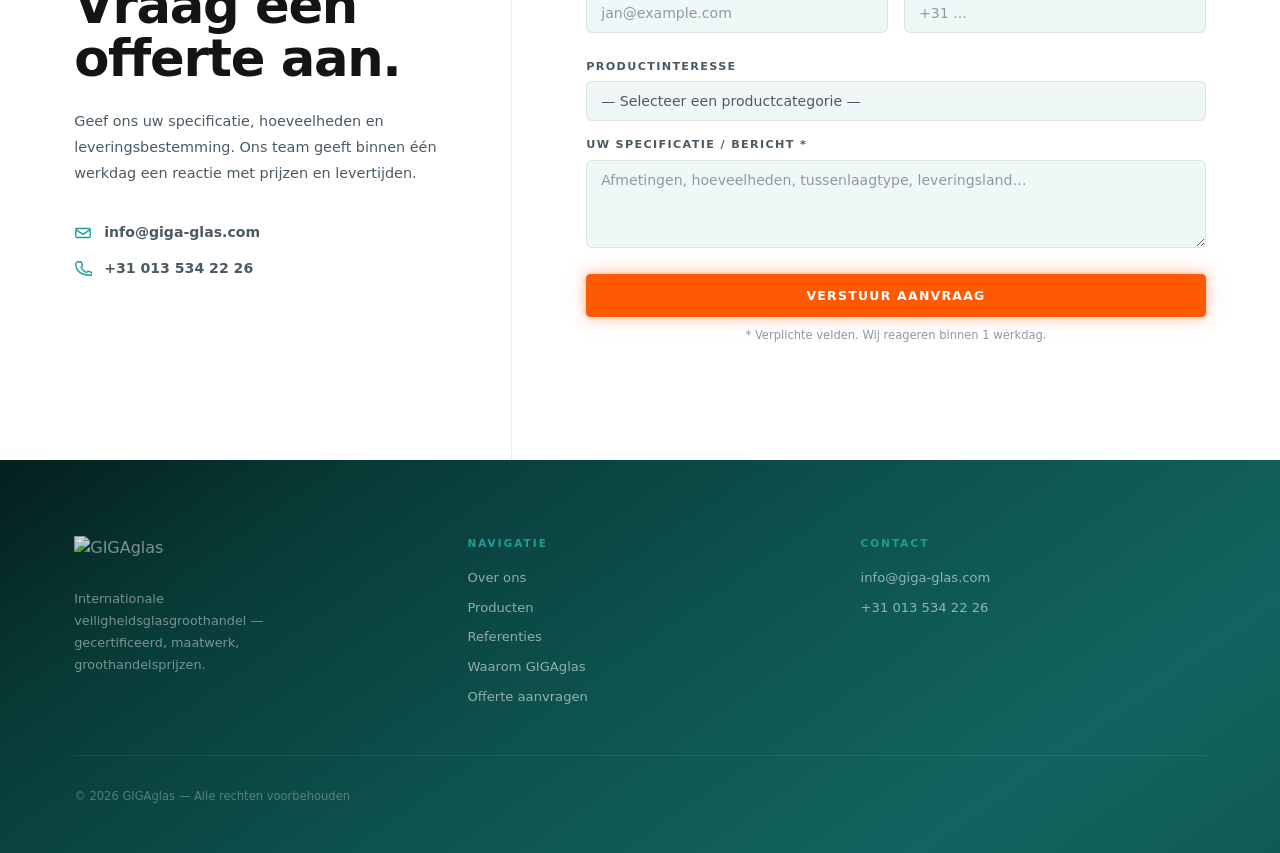
==== commit 194113ff: "Add 5 dedicated product pages with SEO content and vercel.json rewrites - gehard-glas.html — Gehard " ====
--- a/concept-vertical.html
+++ b/concept-vertical.html
@@ -1232,7 +1232,7 @@
     <button class="prod__arrow prod__arrow--prev" aria-label="Vorige">&#8592;</button>
     <button class="prod__arrow prod__arrow--next" aria-label="Volgende">&#8594;</button>
     <div class="product-strip" id="productStrip">
-      <div class="prod-card">
+      <div class="prod-card" onclick="location.href='/gehard-glas'" style="cursor:pointer;">
         <img src="Brand_assets/References/GIGAglas-cooltoren-rotterdam.jpg" alt="Gehard Glas" loading="lazy" />
         <div class="prod-card__body">
           <span class="prod-card__num">01</span>
@@ -1243,10 +1243,10 @@
             <li>Constructieve gevel & balustrade</li>
             <li>EN&nbsp;12150 gecertificeerd</li>
           </ul>
-          <a href="#contact" class="prod-card__link" data-i18n="prod.enquire">Informeer →</a>
-        </div>
-      </div>
-      <div class="prod-card">
+          <a href="/gehard-glas" class="prod-card__link" data-i18n="prod.enquire">Informeer →</a>
+        </div>
+      </div>
+      <div class="prod-card" onclick="location.href='/gelaagd-glas'" style="cursor:pointer;">
         <img src="Brand_assets/References/GIGAglas-gehardglas-gelamineerdglas-gebogenglas-zeefdrukglas-pontsteiger-amsterdam.jpg" alt="Gelaagd Glas" loading="lazy" />
         <div class="prod-card__body">
           <span class="prod-card__num">02</span>
@@ -1257,10 +1257,10 @@
             <li>SentryGlas® (SGP)</li>
             <li>DG41 — superieure helderheid</li>
           </ul>
-          <a href="#contact" class="prod-card__link" data-i18n="prod.enquire">Informeer →</a>
-        </div>
-      </div>
-      <div class="prod-card">
+          <a href="/gelaagd-glas" class="prod-card__link" data-i18n="prod.enquire">Informeer →</a>
+        </div>
+      </div>
+      <div class="prod-card" onclick="location.href='/brandwerend-glas'" style="cursor:pointer;">
         <img src="Brand_assets/References/GIGAglas-gehardglas-gelamineerdglas-gebogenglas-zeefdrukglas-cs-arnhem.jpg" alt="Brandwerend Glas" loading="lazy" />
         <div class="prod-card__body">
           <span class="prod-card__num">03</span>
@@ -1271,10 +1271,10 @@
             <li>Brandwerende omlijsting</li>
             <li>EN&nbsp;1634 getest</li>
           </ul>
-          <a href="#contact" class="prod-card__link" data-i18n="prod.enquire">Informeer →</a>
-        </div>
-      </div>
-      <div class="prod-card">
+          <a href="/brandwerend-glas" class="prod-card__link" data-i18n="prod.enquire">Informeer →</a>
+        </div>
+      </div>
+      <div class="prod-card" onclick="location.href='/zeefdruk-glas'" style="cursor:pointer;">
         <img src="Brand_assets/References/GIGAglas-gehardglas-gelamineerdglas-gebogenglas-zeefdrukglas-stadionkwartier-eindhoven.jpg" alt="Zeefdruk glas" loading="lazy" />
         <div class="prod-card__body">
           <span class="prod-card__num">04</span>
@@ -1285,10 +1285,10 @@
             <li>Gecombineerd met harden</li>
             <li>Buiten- & binnentoepassing</li>
           </ul>
-          <a href="#contact" class="prod-card__link" data-i18n="prod.enquire">Informeer →</a>
-        </div>
-      </div>
-      <div class="prod-card">
+          <a href="/zeefdruk-glas" class="prod-card__link" data-i18n="prod.enquire">Informeer →</a>
+        </div>
+      </div>
+      <div class="prod-card" onclick="location.href='/gebogen-glas'" style="cursor:pointer;">
         <img src="Brand_assets/References/GIGAglas-gehardglas-gelamineerdglas-gebogenglas-zeefdrukglas (11).jpg" alt="Gebogen Glas" loading="lazy" />
         <div class="prod-card__body">
           <span class="prod-card__num">05</span>
@@ -1299,7 +1299,7 @@
             <li>Radius op maat</li>
             <li>Gevel, dak & interieur</li>
           </ul>
-          <a href="#contact" class="prod-card__link" data-i18n="prod.enquire">Informeer →</a>
+          <a href="/gebogen-glas" class="prod-card__link" data-i18n="prod.enquire">Informeer →</a>
         </div>
       </div>
     </div>
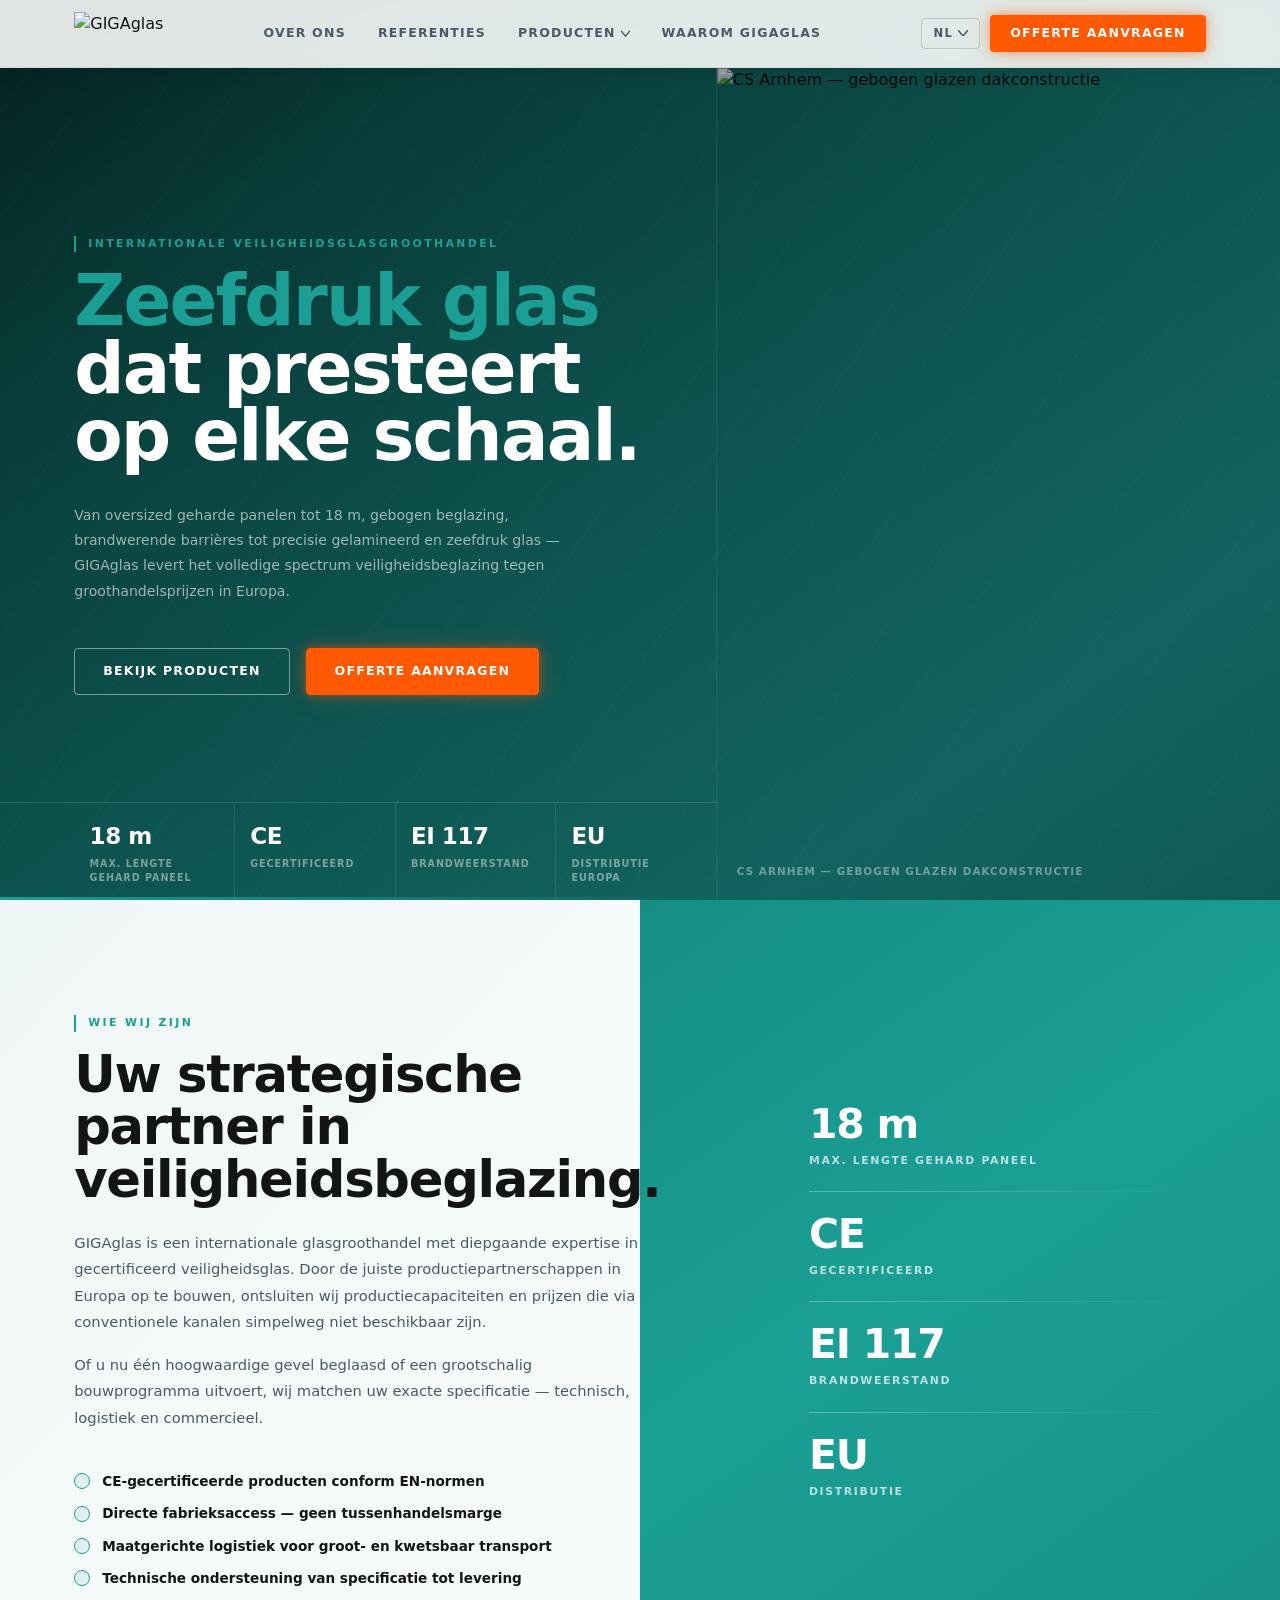
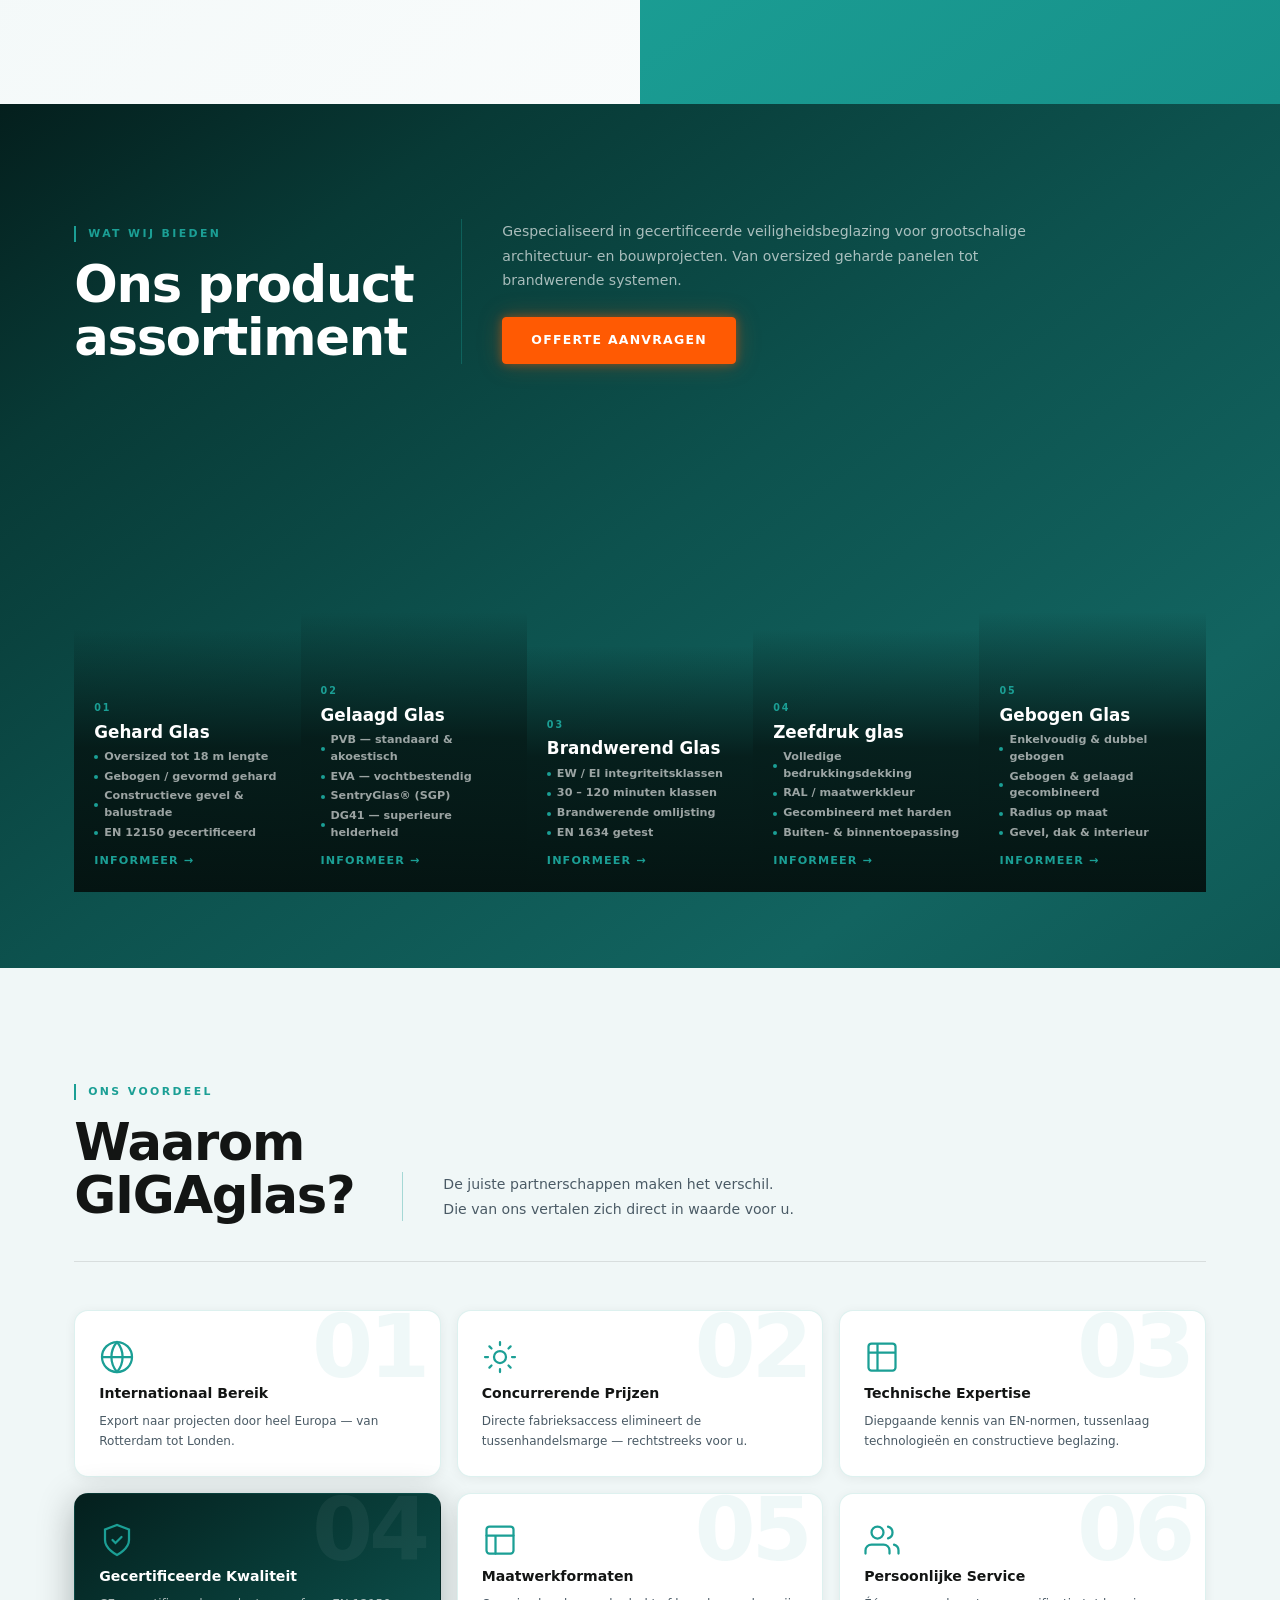
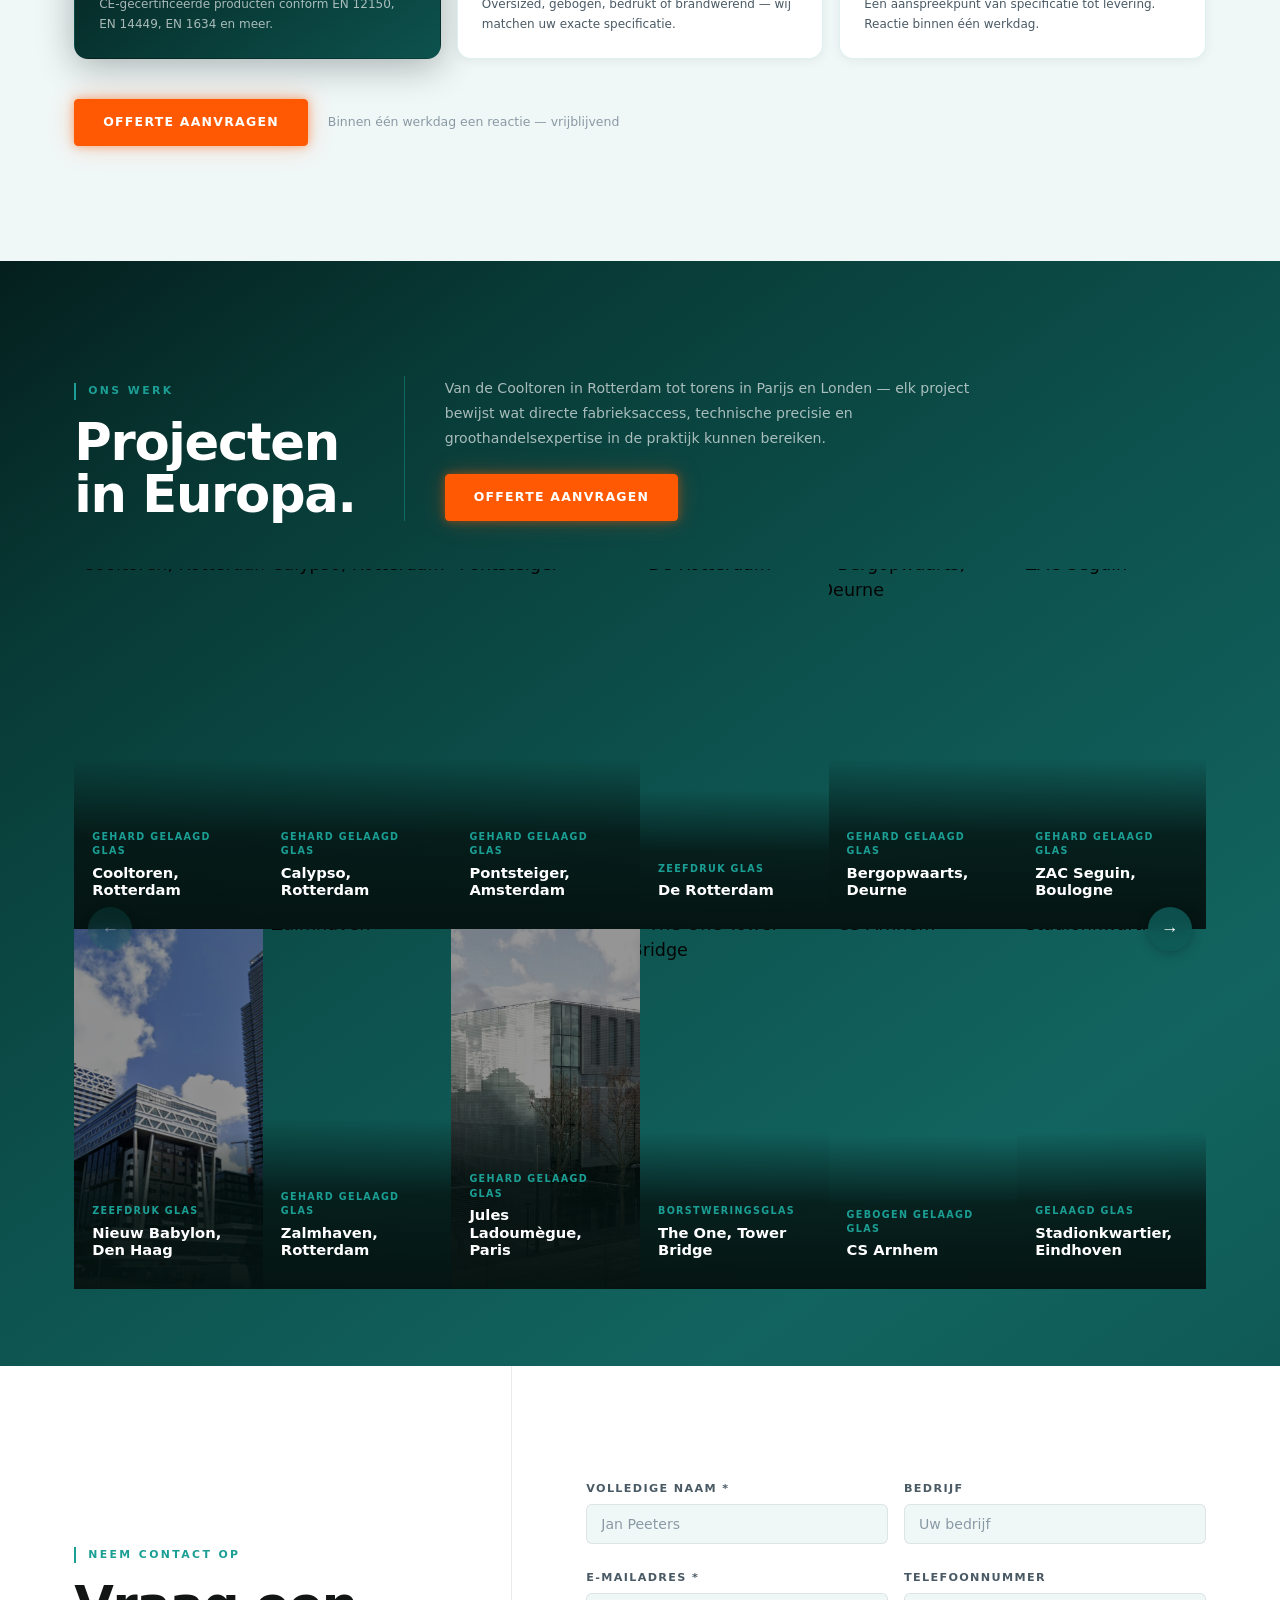
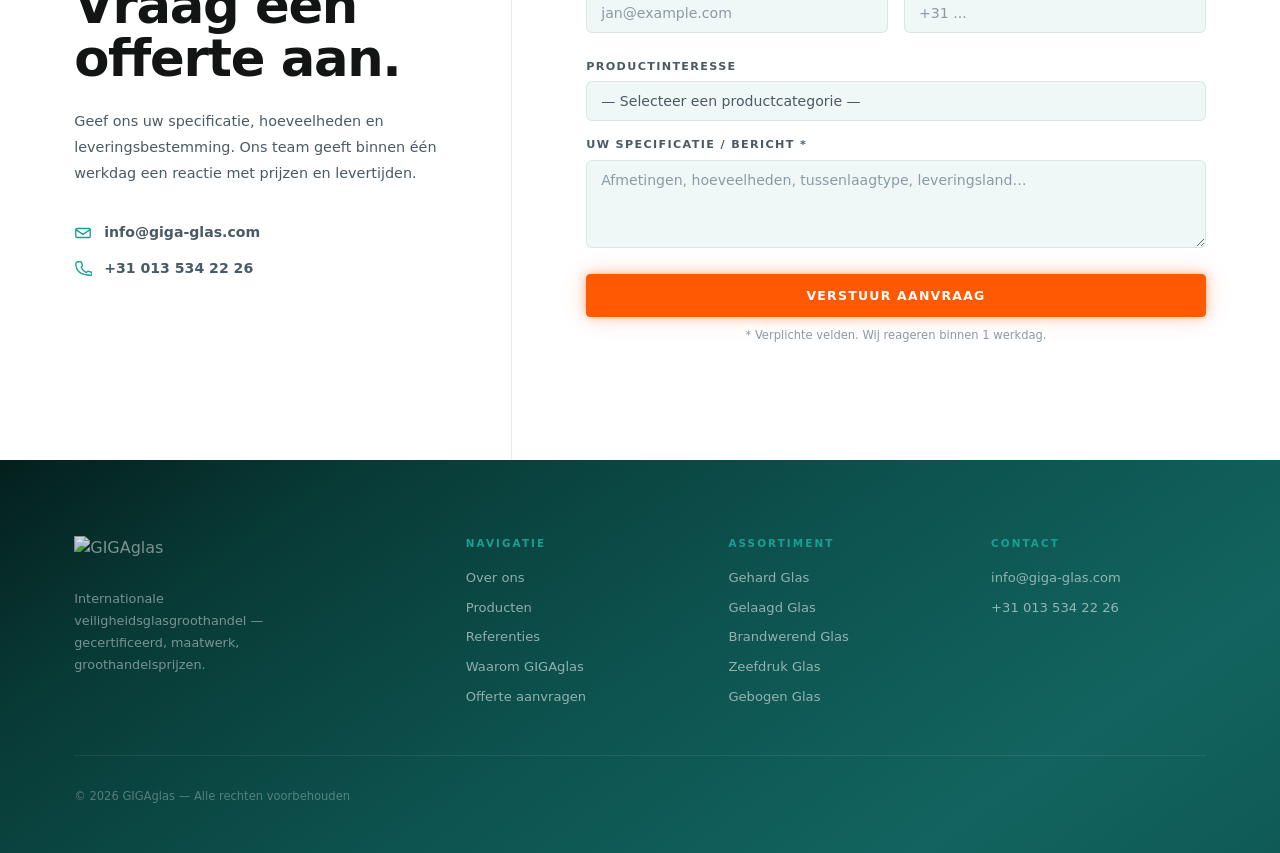
==== commit 462ba0b8: "Nav dropdown + footer assortiment + CTA buttons in product pages - Dropdown submenu onder Producten " ====
--- a/concept-vertical.html
+++ b/concept-vertical.html
@@ -108,6 +108,42 @@
 }
 .nav__lang-dropdown button:hover { background: var(--glacial); color: var(--teal); }
 
+/* Products dropdown */
+.nav__dropdown { position: relative; align-self: stretch; display: flex; align-items: center; }
+.nav__dropdown-trigger {
+  display: flex; align-items: center; gap: 5px; cursor: default;
+}
+.nav__dropdown-trigger svg { transition: transform 0.22s; flex-shrink: 0; }
+.nav__dropdown-menu {
+  display: none; position: absolute; top: 100%; left: 50%;
+  transform: translateX(-50%);
+  background: var(--white); border: 1px solid rgba(0,0,0,0.1);
+  border-radius: 8px; box-shadow: 0 8px 32px rgba(0,0,0,0.14);
+  min-width: 210px; overflow: hidden; z-index: 300;
+}
+.nav__dropdown:hover .nav__dropdown-menu,
+.nav__dropdown:focus-within .nav__dropdown-menu { display: block; }
+.nav__dropdown:hover .nav__dropdown-trigger svg { transform: rotate(180deg); }
+.nav__dropdown-menu a {
+  display: block; padding: 11px 18px;
+  font-size: 0.76rem; font-weight: 600; letter-spacing: 0.08em; text-transform: uppercase;
+  color: var(--text-mid); border-bottom: 1px solid rgba(0,0,0,0.05);
+  transition: background 0.18s, color 0.18s;
+}
+.nav__dropdown-menu a:last-child { border-bottom: none; }
+.nav__dropdown-menu a:hover { background: var(--glacial); color: var(--teal); }
+
+/* Mobile submenu */
+.nav__mobile-sub {
+  display: flex; flex-direction: column;
+  border-left: 2px solid var(--teal); margin: 0 0 4px 8px; padding-left: 8px;
+}
+.nav__mobile-sub a {
+  font-size: 0.75rem !important; padding: 10px 0 !important;
+  border-bottom: 1px solid rgba(0,0,0,0.04) !important; color: var(--text-light) !important;
+}
+.nav__mobile-sub a:hover { color: var(--teal) !important; }
+
 /* Mobile hamburger */
 .nav__burger {
   display: none;
@@ -868,7 +904,7 @@
 }
 .footer__inner {
   display: grid;
-  grid-template-columns: 1fr 1fr 1fr;
+  grid-template-columns: 1.6fr 1fr 1fr 1fr;
   gap: 48px;
   padding-bottom: clamp(32px,4vw,48px);
   border-bottom: 1px solid rgba(255,255,255,0.08);
@@ -899,6 +935,9 @@
 .footer__bottom a { color: rgba(255,255,255,0.30); transition: color 0.2s; }
 .footer__bottom a:hover { color: rgba(255,255,255,0.65); }
 
+@media (max-width: 1199px) {
+  .footer__inner { grid-template-columns: 1fr 1fr 1fr; gap: 36px; }
+}
 @media (max-width: 1023px) {
   .footer__inner { grid-template-columns: 1fr 1fr; gap: 36px; }
 }
@@ -1082,7 +1121,18 @@
       <nav class="nav__links">
         <a href="#about" data-i18n="nav.about">Over ons</a>
         <a href="#references" data-i18n="nav.references">Referenties</a>
-        <a href="#products" data-i18n="nav.products">Producten</a>
+        <div class="nav__dropdown">
+          <a href="#products" class="nav__dropdown-trigger" data-i18n="nav.products">Producten
+            <svg viewBox="0 0 10 6" width="9" height="9" fill="none" stroke="currentColor" stroke-width="1.5"><path d="M0 0l5 6 5-6"/></svg>
+          </a>
+          <div class="nav__dropdown-menu">
+            <a href="/gehard-glas">Gehard Glas</a>
+            <a href="/gelaagd-glas">Gelaagd Glas</a>
+            <a href="/brandwerend-glas">Brandwerend Glas</a>
+            <a href="/zeefdruk-glas">Zeefdruk Glas</a>
+            <a href="/gebogen-glas">Gebogen Glas</a>
+          </div>
+        </div>
         <a href="#why" data-i18n="nav.why">Waarom GIGAglas</a>
       </nav>
       <div class="nav__right">
@@ -1109,6 +1159,13 @@
     <a href="#about" data-i18n="nav.about">Over ons</a>
     <a href="#references" data-i18n="nav.references">Referenties</a>
     <a href="#products" data-i18n="nav.products">Producten</a>
+    <div class="nav__mobile-sub">
+      <a href="/gehard-glas">Gehard Glas</a>
+      <a href="/gelaagd-glas">Gelaagd Glas</a>
+      <a href="/brandwerend-glas">Brandwerend Glas</a>
+      <a href="/zeefdruk-glas">Zeefdruk Glas</a>
+      <a href="/gebogen-glas">Gebogen Glas</a>
+    </div>
     <a href="#why" data-i18n="nav.why">Waarom GIGAglas</a>
     <a href="#contact" class="nav__cta-mobile" data-i18n="nav.cta">Offerte aanvragen</a>
   </div>
@@ -1522,6 +1579,16 @@
           <a href="#references">Referenties</a>
           <a href="#why">Waarom GIGAglas</a>
           <a href="#contact">Offerte aanvragen</a>
+        </nav>
+      </div>
+      <div class="footer__assortiment">
+        <p class="footer__col-title">Assortiment</p>
+        <nav class="footer__links">
+          <a href="/gehard-glas">Gehard Glas</a>
+          <a href="/gelaagd-glas">Gelaagd Glas</a>
+          <a href="/brandwerend-glas">Brandwerend Glas</a>
+          <a href="/zeefdruk-glas">Zeefdruk Glas</a>
+          <a href="/gebogen-glas">Gebogen Glas</a>
         </nav>
       </div>
       <div class="footer__info">
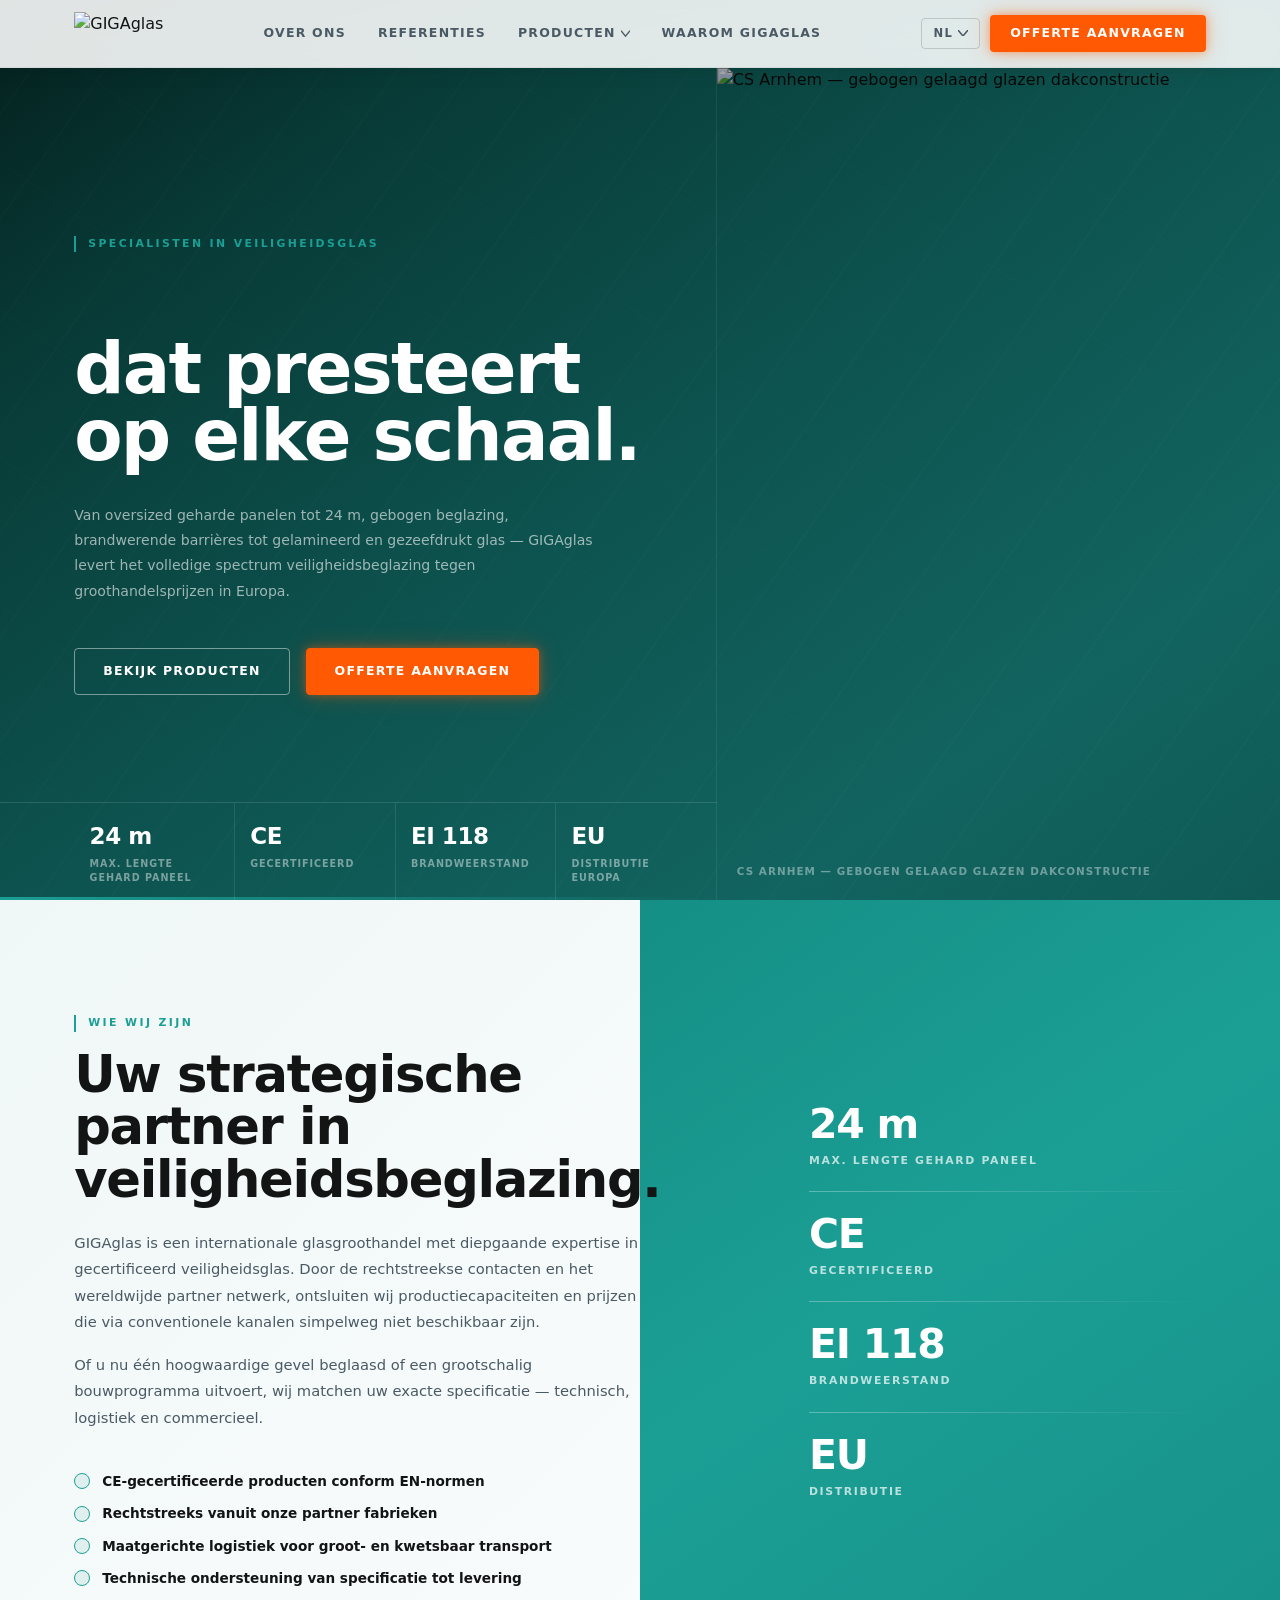
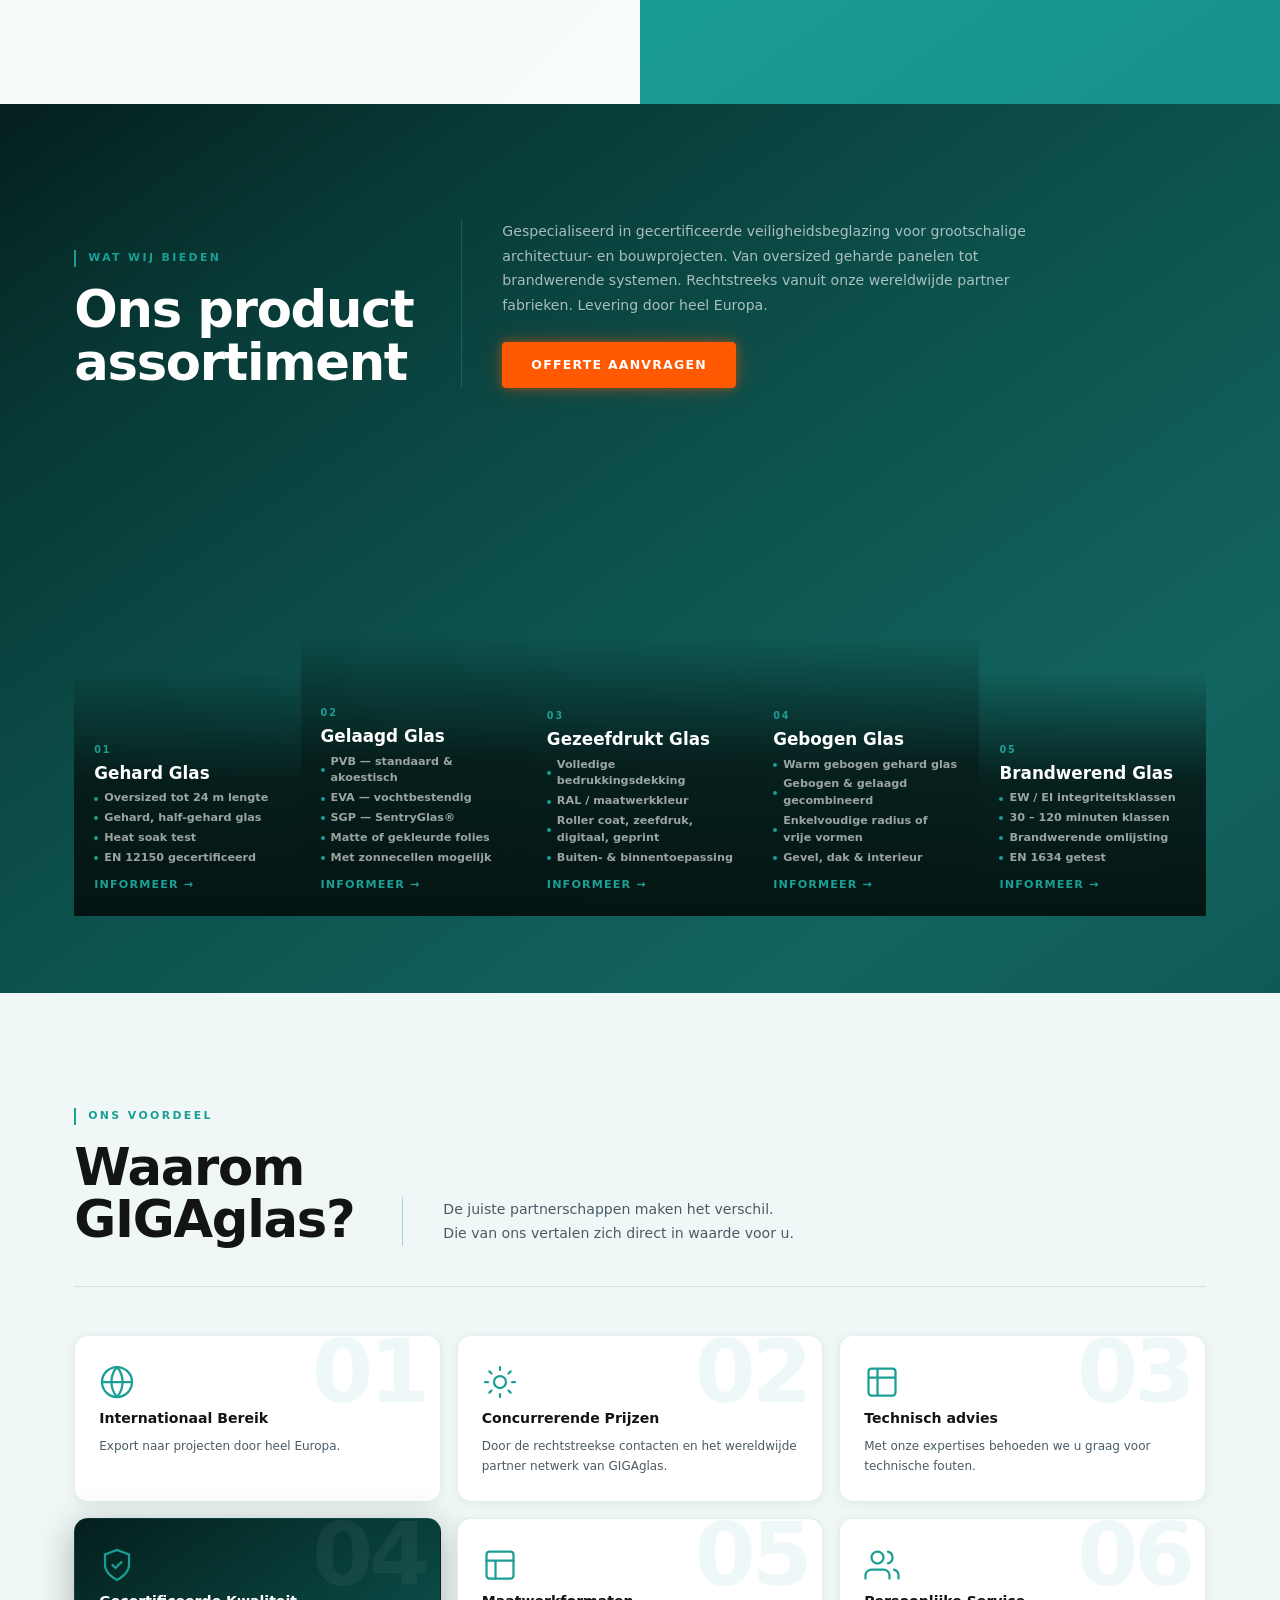
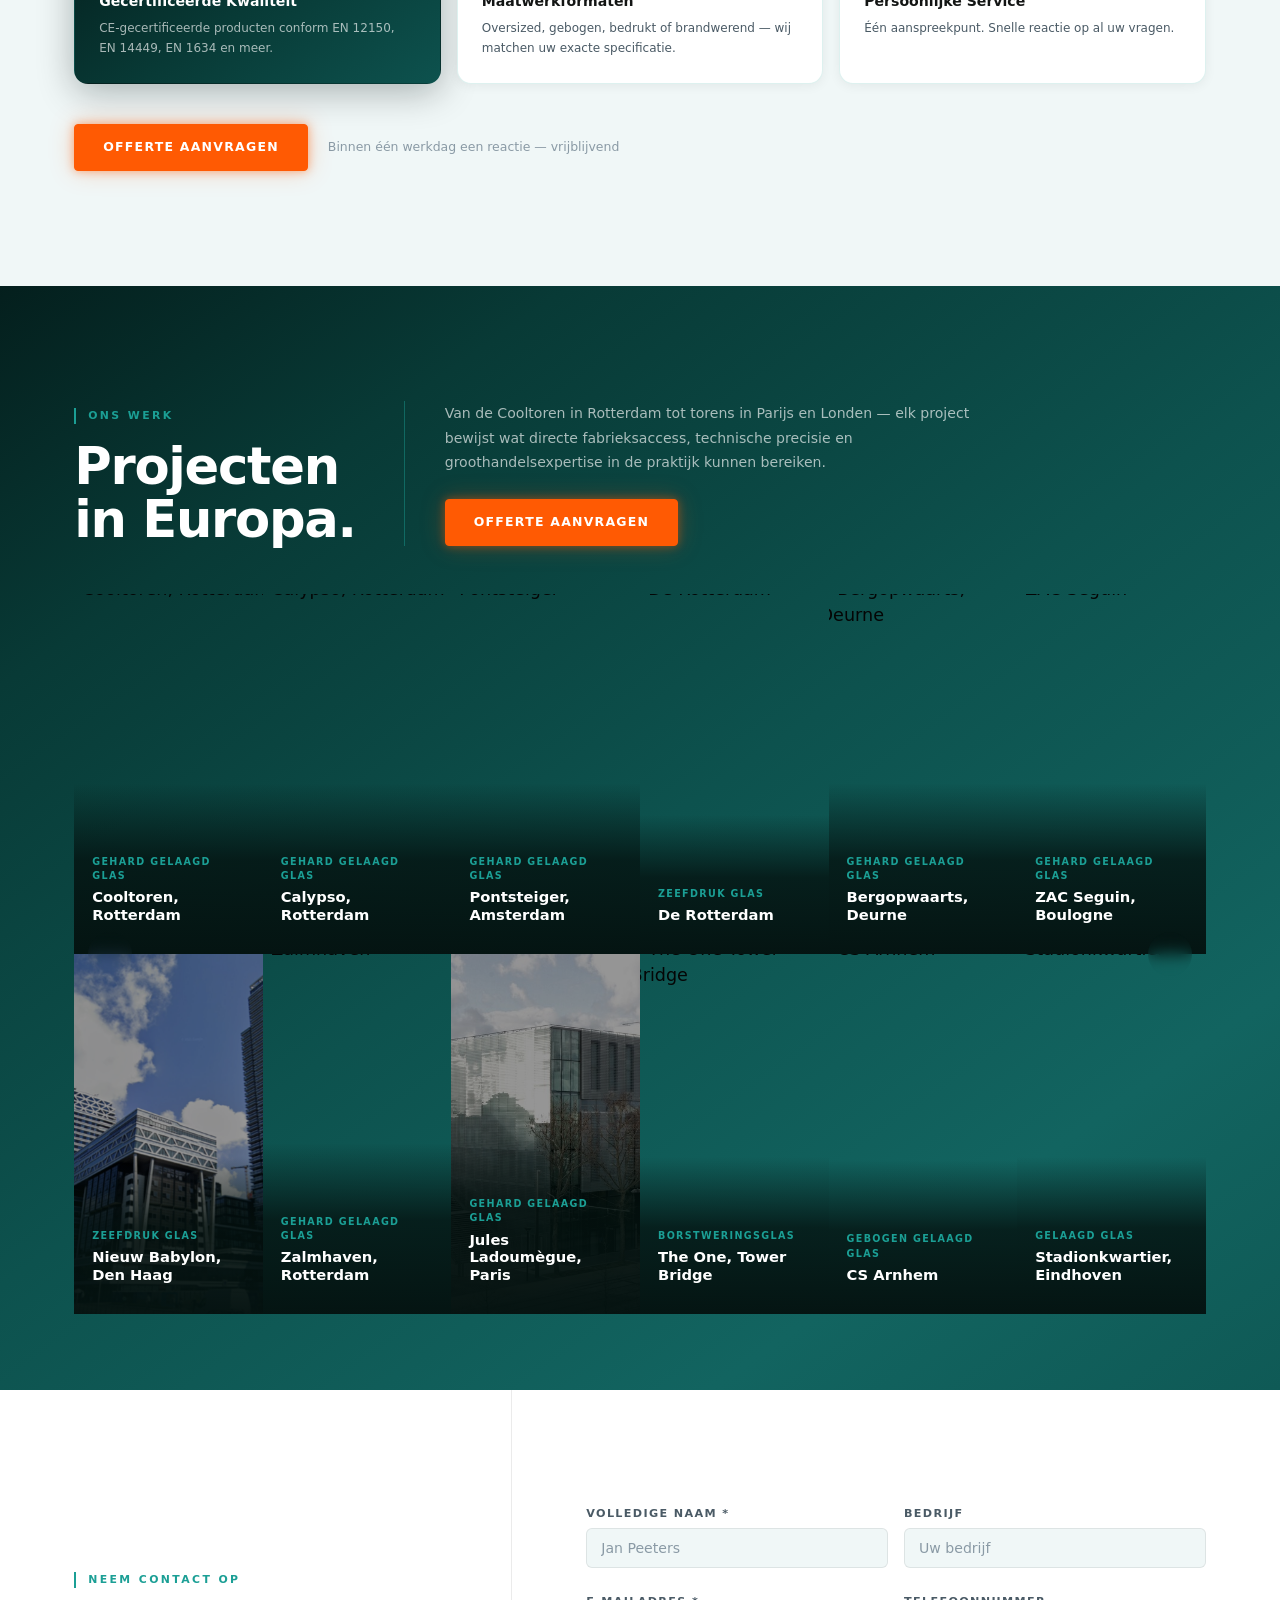
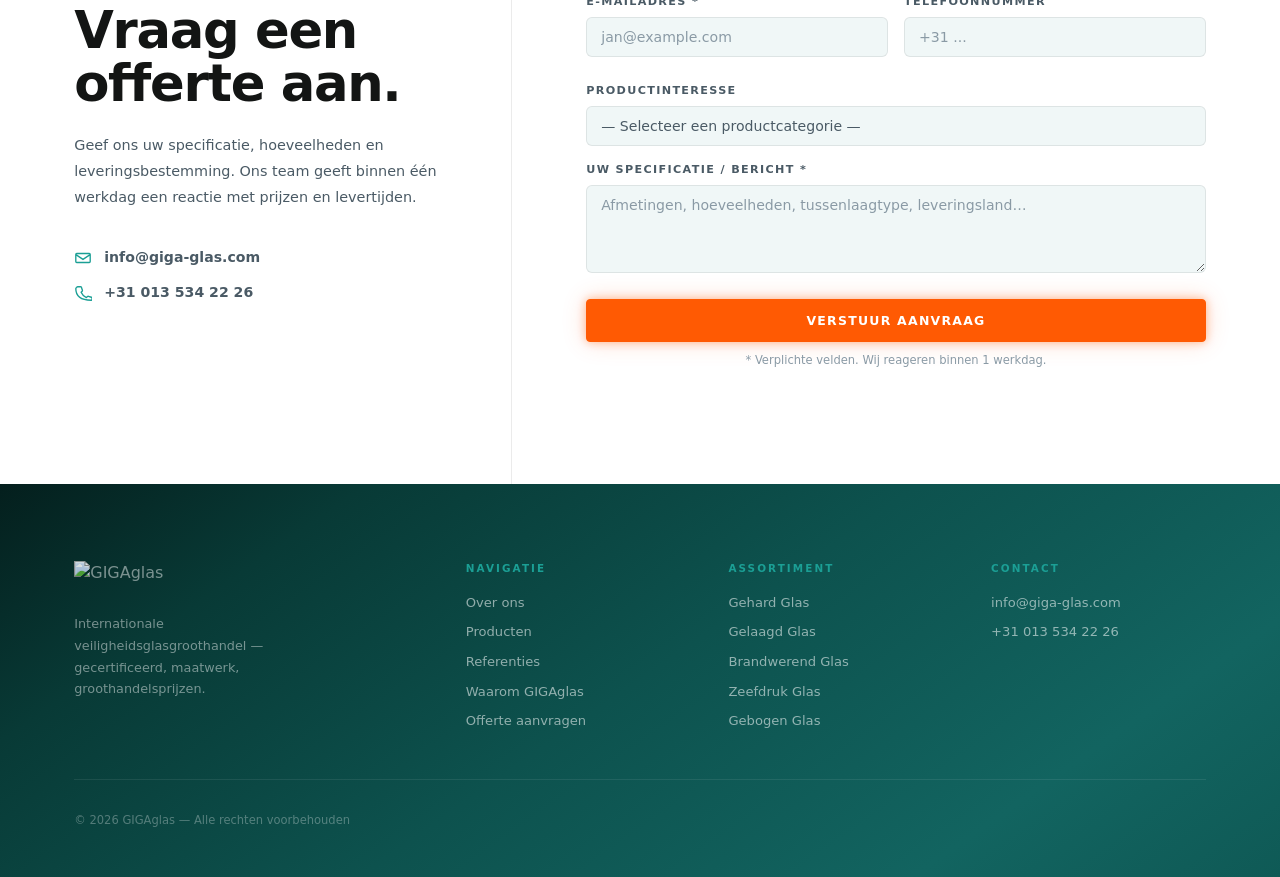
==== commit 75c92575: "Update EN translations: 24m, screen-printed glass, product reorder, partner network copy Co-Authored" ====
--- a/concept-vertical.html
+++ b/concept-vertical.html
@@ -1175,13 +1175,13 @@
   ══════════════════════════════════════════ -->
   <section class="hero" id="hero">
     <div class="hero__content">
-      <span class="eyebrow anim" data-delay="100" data-i18n="hero.eyebrow">Internationale Veiligheidsglasgroothandel</span>
+      <span class="eyebrow anim" data-delay="100" data-i18n="hero.eyebrow">Specialisten in veiligheidsglas</span>
       <h1 class="hero__headline anim" data-delay="210">
         <span id="wordCycle" class="word-cycle"></span><span id="heroCycleAfter"></span>
       </h1>
       <p class="hero__sub anim" data-delay="360" data-i18n="hero.sub">
-        Van oversized geharde panelen tot 18&nbsp;m, gebogen beglazing, brandwerende barrières
-        tot precisie gelamineerd en zeefdruk glas — GIGAglas levert het volledige spectrum
+        Van oversized geharde panelen tot 24&nbsp;m, gebogen beglazing, brandwerende barrières
+        tot gelamineerd en gezeefdrukt glas — GIGAglas levert het volledige spectrum
         veiligheidsbeglazing tegen groothandelsprijzen in Europa.
       </p>
       <div class="hero__actions anim" data-delay="500">
@@ -1192,14 +1192,14 @@
 
     <div class="hero__photo">
       <img src="Brand_assets/References/GIGAglas-gehardglas-gelamineerdglas-gebogenglas-zeefdrukglas-cs-arnhem.jpg"
-           alt="CS Arnhem — gebogen glazen dakconstructie" />
-      <div class="hero__photo-caption">CS Arnhem — gebogen glazen dakconstructie</div>
+           alt="CS Arnhem — gebogen gelaagd glazen dakconstructie" />
+      <div class="hero__photo-caption">CS ARNHEM — GEBOGEN GELAAGD GLAZEN DAKCONSTRUCTIE</div>
     </div>
 
     <!-- Stats bar overlaid on content column -->
     <div class="hero__stats-bar">
       <div class="hero__stat-item">
-        <div class="hero__stat-num" data-count="18" data-suffix=" m">18 m</div>
+        <div class="hero__stat-num" data-count="24" data-suffix=" m">24 m</div>
         <div class="hero__stat-label" data-i18n="hero.stat1">Max. lengte<br>gehard paneel</div>
       </div>
       <div class="hero__stat-item">
@@ -1226,7 +1226,7 @@
       <h2 class="panel__title anim" data-delay="200" data-i18n="about.title">Uw strategische<br />partner in<br />veiligheidsbeglazing.</h2>
       <p class="about__body anim" data-delay="310" data-i18n="about.body1">
         GIGAglas is een internationale glasgroothandel met diepgaande expertise in gecertificeerd veiligheidsglas.
-        Door de juiste productiepartnerschappen in Europa op te bouwen, ontsluiten wij productiecapaciteiten en
+        Door de rechtstreekse contacten en het wereldwijde partner netwerk, ontsluiten wij productiecapaciteiten en
         prijzen die via conventionele kanalen simpelweg niet beschikbaar zijn.
       </p>
       <p class="about__body anim" data-delay="400" data-i18n="about.body2">
@@ -1235,7 +1235,7 @@
       </p>
       <ul class="check-list anim" data-delay="490" data-i18n="about.checklist">
         <li>CE-gecertificeerde producten conform EN-normen</li>
-        <li>Directe fabrieksaccess — geen tussenhandelsmarge</li>
+        <li>Rechtstreeks vanuit onze partner fabrieken</li>
         <li>Maatgerichte logistiek voor groot- en kwetsbaar transport</li>
         <li>Technische ondersteuning van specificatie tot levering</li>
       </ul>
@@ -1243,7 +1243,7 @@
     <div class="about__right">
       <div class="stats-col">
         <div class="stat-item anim" data-delay="160">
-          <span class="stat__num" data-count="18" data-suffix=" m">18 m</span>
+          <span class="stat__num" data-count="24" data-suffix=" m">24 m</span>
           <span class="stat__label" data-i18n="about.stat1">Max. lengte gehard paneel</span>
         </div>
         <div class="stat-divider"></div>
@@ -1279,6 +1279,7 @@
           <p class="products__sub anim" data-delay="310" data-i18n="products.sub">
             Gespecialiseerd in gecertificeerde veiligheidsbeglazing voor grootschalige architectuur-
             en bouwprojecten. Van oversized geharde panelen tot brandwerende systemen.
+            Rechtstreeks vanuit onze wereldwijde partner fabrieken. Levering door heel Europa.
           </p>
           <a href="#contact" class="btn btn--fill anim" data-delay="420" data-i18n="cta">Offerte aanvragen</a>
         </div>
@@ -1295,9 +1296,9 @@
           <span class="prod-card__num">01</span>
           <h3 class="prod-card__title" data-i18n="prod1.title">Gehard Glas</h3>
           <ul class="prod-card__specs" data-i18n="prod1.specs">
-            <li>Oversized tot 18&nbsp;m lengte</li>
-            <li>Gebogen / gevormd gehard</li>
-            <li>Constructieve gevel & balustrade</li>
+            <li>Oversized tot 24&nbsp;m lengte</li>
+            <li>Gehard, half-gehard glas</li>
+            <li>Heat soak test</li>
             <li>EN&nbsp;12150 gecertificeerd</li>
           </ul>
           <a href="/gehard-glas" class="prod-card__link" data-i18n="prod.enquire">Informeer →</a>
@@ -1311,52 +1312,53 @@
           <ul class="prod-card__specs" data-i18n="prod2.specs">
             <li>PVB — standaard & akoestisch</li>
             <li>EVA — vochtbestendig</li>
-            <li>SentryGlas® (SGP)</li>
-            <li>DG41 — superieure helderheid</li>
+            <li>SGP — SentryGlas®</li>
+            <li>Matte of gekleurde folies</li>
+            <li>Met zonnecellen mogelijk</li>
           </ul>
           <a href="/gelaagd-glas" class="prod-card__link" data-i18n="prod.enquire">Informeer →</a>
         </div>
       </div>
-      <div class="prod-card" onclick="location.href='/brandwerend-glas'" style="cursor:pointer;">
-        <img src="Brand_assets/References/GIGAglas-gehardglas-gelamineerdglas-gebogenglas-zeefdrukglas-cs-arnhem.jpg" alt="Brandwerend Glas" loading="lazy" />
+      <div class="prod-card" onclick="location.href='/zeefdruk-glas'" style="cursor:pointer;">
+        <img src="Brand_assets/References/GIGAglas-gehardglas-gelamineerdglas-gebogenglas-zeefdrukglas-stadionkwartier-eindhoven.jpg" alt="Gezeefdrukt Glas" loading="lazy" />
         <div class="prod-card__body">
           <span class="prod-card__num">03</span>
-          <h3 class="prod-card__title" data-i18n="prod3.title">Brandwerend Glas</h3>
+          <h3 class="prod-card__title" data-i18n="prod3.title">Gezeefdrukt Glas</h3>
           <ul class="prod-card__specs" data-i18n="prod3.specs">
+            <li>Volledige bedrukkingsdekking</li>
+            <li>RAL / maatwerkkleur</li>
+            <li>Roller coat, zeefdruk, digitaal, geprint</li>
+            <li>Buiten- & binnentoepassing</li>
+          </ul>
+          <a href="/zeefdruk-glas" class="prod-card__link" data-i18n="prod.enquire">Informeer →</a>
+        </div>
+      </div>
+      <div class="prod-card" onclick="location.href='/gebogen-glas'" style="cursor:pointer;">
+        <img src="Brand_assets/References/GIGAglas-gehardglas-gelamineerdglas-gebogenglas-zeefdrukglas-cs-arnhem.jpg" alt="Gebogen Glas" loading="lazy" />
+        <div class="prod-card__body">
+          <span class="prod-card__num">04</span>
+          <h3 class="prod-card__title" data-i18n="prod4.title">Gebogen Glas</h3>
+          <ul class="prod-card__specs" data-i18n="prod4.specs">
+            <li>Warm gebogen gehard glas</li>
+            <li>Gebogen & gelaagd gecombineerd</li>
+            <li>Enkelvoudige radius of vrije vormen</li>
+            <li>Gevel, dak & interieur</li>
+          </ul>
+          <a href="/gebogen-glas" class="prod-card__link" data-i18n="prod.enquire">Informeer →</a>
+        </div>
+      </div>
+      <div class="prod-card" onclick="location.href='/brandwerend-glas'" style="cursor:pointer;">
+        <img src="Brand_assets/References/GIGAglas-gehardglas-gelamineerdglas-gebogenglas-zeefdrukglas-the-one-tower-bridge.jpg" alt="Brandwerend Glas" loading="lazy" />
+        <div class="prod-card__body">
+          <span class="prod-card__num">05</span>
+          <h3 class="prod-card__title" data-i18n="prod5.title">Brandwerend Glas</h3>
+          <ul class="prod-card__specs" data-i18n="prod5.specs">
             <li>EW / EI integriteitsklassen</li>
             <li>30 – 120 minuten klassen</li>
             <li>Brandwerende omlijsting</li>
             <li>EN&nbsp;1634 getest</li>
           </ul>
           <a href="/brandwerend-glas" class="prod-card__link" data-i18n="prod.enquire">Informeer →</a>
-        </div>
-      </div>
-      <div class="prod-card" onclick="location.href='/zeefdruk-glas'" style="cursor:pointer;">
-        <img src="Brand_assets/References/GIGAglas-gehardglas-gelamineerdglas-gebogenglas-zeefdrukglas-stadionkwartier-eindhoven.jpg" alt="Zeefdruk glas" loading="lazy" />
-        <div class="prod-card__body">
-          <span class="prod-card__num">04</span>
-          <h3 class="prod-card__title" data-i18n="prod4.title">Zeefdruk glas</h3>
-          <ul class="prod-card__specs" data-i18n="prod4.specs">
-            <li>Volledige bedrukkingsdekking</li>
-            <li>RAL / maatwerkkleur</li>
-            <li>Gecombineerd met harden</li>
-            <li>Buiten- & binnentoepassing</li>
-          </ul>
-          <a href="/zeefdruk-glas" class="prod-card__link" data-i18n="prod.enquire">Informeer →</a>
-        </div>
-      </div>
-      <div class="prod-card" onclick="location.href='/gebogen-glas'" style="cursor:pointer;">
-        <img src="Brand_assets/References/GIGAglas-gehardglas-gelamineerdglas-gebogenglas-zeefdrukglas (11).jpg" alt="Gebogen Glas" loading="lazy" />
-        <div class="prod-card__body">
-          <span class="prod-card__num">05</span>
-          <h3 class="prod-card__title" data-i18n="prod5.title">Gebogen Glas</h3>
-          <ul class="prod-card__specs" data-i18n="prod5.specs">
-            <li>Enkelvoudig & dubbel gebogen</li>
-            <li>Gebogen & gelaagd gecombineerd</li>
-            <li>Radius op maat</li>
-            <li>Gevel, dak & interieur</li>
-          </ul>
-          <a href="/gebogen-glas" class="prod-card__link" data-i18n="prod.enquire">Informeer →</a>
         </div>
       </div>
     </div>
@@ -1384,17 +1386,17 @@
         <div class="why-card" data-num="01">
           <div class="why-card__icon"><svg viewBox="0 0 24 24" fill="none" stroke="currentColor" stroke-width="1.5" stroke-linecap="round"><circle cx="12" cy="12" r="10"/><path d="M2 12h20M12 2a15.3 15.3 0 010 20M12 2a15.3 15.3 0 000 20"/></svg></div>
           <h4 class="why-card__title" data-i18n="why1.title">Internationaal Bereik</h4>
-          <p class="why-card__body" data-i18n="why1.body">Export naar projecten door heel Europa — van Rotterdam tot Londen.</p>
+          <p class="why-card__body" data-i18n="why1.body">Export naar projecten door heel Europa.</p>
         </div>
         <div class="why-card" data-num="02">
           <div class="why-card__icon"><svg viewBox="0 0 24 24" fill="none" stroke="currentColor" stroke-width="1.5" stroke-linecap="round"><path d="M12 2v2m0 16v2M4.93 4.93l1.41 1.41m11.32 11.32 1.41 1.41M2 12h2m16 0h2M6.34 17.66l-1.41 1.41M19.07 4.93l-1.41 1.41"/><circle cx="12" cy="12" r="4"/></svg></div>
           <h4 class="why-card__title" data-i18n="why2.title">Concurrerende Prijzen</h4>
-          <p class="why-card__body" data-i18n="why2.body">Directe fabrieksaccess elimineert de tussenhandelsmarge — rechtstreeks voor u.</p>
+          <p class="why-card__body" data-i18n="why2.body">Door de rechtstreekse contacten en het wereldwijde partner netwerk van GIGAglas.</p>
         </div>
         <div class="why-card" data-num="03">
           <div class="why-card__icon"><svg viewBox="0 0 24 24" fill="none" stroke="currentColor" stroke-width="1.5" stroke-linecap="round"><path d="M9 3H5a2 2 0 00-2 2v4m6-6h10a2 2 0 012 2v4M9 3v18m0 0h10a2 2 0 002-2V9M9 21H5a2 2 0 01-2-2V9m0 0h18"/></svg></div>
-          <h4 class="why-card__title" data-i18n="why3.title">Technische Expertise</h4>
-          <p class="why-card__body" data-i18n="why3.body">Diepgaande kennis van EN-normen, tussenlaag technologieën en constructieve beglazing.</p>
+          <h4 class="why-card__title" data-i18n="why3.title">Technisch advies</h4>
+          <p class="why-card__body" data-i18n="why3.body">Met onze expertises behoeden we u graag voor technische fouten.</p>
         </div>
         <div class="why-card why-card--featured" data-num="04">
           <div class="why-card__icon"><svg viewBox="0 0 24 24" fill="none" stroke="currentColor" stroke-width="1.5" stroke-linecap="round"><path d="M12 22s8-4 8-10V5l-8-3-8 3v7c0 6 8 10 8 10z"/><polyline points="9 12 11 14 15 10"/></svg></div>
@@ -1409,7 +1411,7 @@
         <div class="why-card" data-num="06">
           <div class="why-card__icon"><svg viewBox="0 0 24 24" fill="none" stroke="currentColor" stroke-width="1.5" stroke-linecap="round"><path d="M17 21v-2a4 4 0 00-4-4H5a4 4 0 00-4 4v2"/><circle cx="9" cy="7" r="4"/><path d="M23 21v-2a4 4 0 00-3-3.87M16 3.13a4 4 0 010 7.75"/></svg></div>
           <h4 class="why-card__title" data-i18n="why6.title">Persoonlijke Service</h4>
-          <p class="why-card__body" data-i18n="why6.body">Één aanspreekpunt van specificatie tot levering. Reactie binnen één werkdag.</p>
+          <p class="why-card__body" data-i18n="why6.body">Één aanspreekpunt. Snelle reactie op al uw vragen.</p>
         </div>
       </div>
 
@@ -1848,8 +1850,8 @@
 
     // Translations & language switcher
     var wordCycleWords = {
-      nl: ['Zeefdruk glas', 'Gebogen glas', 'Gelaagd glas', 'Gehard glas', 'Brandwerend glas'],
-      en: ['Screen-print glass', 'Curved glass', 'Laminated glass', 'Tempered glass', 'Fire-resistant glass']
+      nl: ['Gezeefdrukt glas', 'Gebogen glas', 'Gelaagd glas', 'Gehard glas', 'Brandwerend glas'],
+      en: ['Screen-printed glass', 'Curved glass', 'Laminated glass', 'Tempered glass', 'Fire-resistant glass']
     };
     var wordCycleAfter = {
       nl: '<br />dat presteert<br />op elke schaal.',
@@ -1860,34 +1862,34 @@
       nl: {
         'nav.about': 'Over ons', 'nav.references': 'Referenties', 'nav.products': 'Producten',
         'nav.why': 'Waarom GIGAglas', 'nav.cta': 'Offerte aanvragen',
-        'hero.eyebrow': 'Internationale Veiligheidsglasgroothandel',
-        'hero.sub': 'Van oversized geharde panelen tot 18&nbsp;m, gebogen beglazing, brandwerende barri\u00e8res tot precisie gelamineerd en zeefdruk glas \u2014 GIGAglas levert het volledige spectrum veiligheidsbeglazing tegen groothandelsprijzen in Europa.',
+        'hero.eyebrow': 'Specialisten in veiligheidsglas',
+        'hero.sub': 'Van oversized geharde panelen tot 24&nbsp;m, gebogen beglazing, brandwerende barri\u00e8res tot gelamineerd en gezeefdrukt glas \u2014 GIGAglas levert het volledige spectrum veiligheidsbeglazing tegen groothandelsprijzen in Europa.',
         'hero.btn.products': 'Bekijk producten',
         'hero.stat1': 'Max. lengte<br>gehard paneel', 'hero.stat2': 'Gecertificeerd',
         'hero.stat3': 'Brandweerstand', 'hero.stat4': 'Distributie Europa',
         'about.eyebrow': 'Wie wij zijn',
         'about.title': 'Uw strategische<br />partner in<br />veiligheidsbeglazing.',
-        'about.body1': 'GIGAglas is een internationale glasgroothandel met diepgaande expertise in gecertificeerd veiligheidsglas. Door de juiste productiepartnerschappen in Europa op te bouwen, ontsluiten wij productiecapaciteiten en prijzen die via conventionele kanalen simpelweg niet beschikbaar zijn.',
+        'about.body1': 'GIGAglas is een internationale glasgroothandel met diepgaande expertise in gecertificeerd veiligheidsglas. Door de rechtstreekse contacten en het wereldwijde partner netwerk, ontsluiten wij productiecapaciteiten en prijzen die via conventionele kanalen simpelweg niet beschikbaar zijn.',
         'about.body2': 'Of u nu \u00e9\u00e9n hoogwaardige gevel beglaasd of een grootschalig bouwprogramma uitvoert, wij matchen uw exacte specificatie \u2014 technisch, logistiek en commercieel.',
-        'about.checklist': '<li>CE-gecertificeerde producten conform EN-normen</li><li>Directe fabrieksaccess \u2014 geen tussenhandelsmarge</li><li>Maatgerichte logistiek voor groot- en kwetsbaar transport</li><li>Technische ondersteuning van specificatie tot levering</li>',
+        'about.checklist': '<li>CE-gecertificeerde producten conform EN-normen</li><li>Rechtstreeks vanuit onze partner fabrieken</li><li>Maatgerichte logistiek voor groot- en kwetsbaar transport</li><li>Technische ondersteuning van specificatie tot levering</li>',
         'about.stat1': 'Max. lengte gehard paneel', 'about.stat2': 'Gecertificeerd',
         'about.stat3': 'Brandweerstand', 'about.stat4': 'Distributie',
         'products.eyebrow': 'Wat wij bieden', 'products.title': 'Ons product<br />assortiment',
-        'products.sub': 'Gespecialiseerd in gecertificeerde veiligheidsbeglazing voor grootschalige architectuur- en bouwprojecten. Van oversized geharde panelen tot brandwerende systemen.',
+        'products.sub': 'Gespecialiseerd in gecertificeerde veiligheidsbeglazing voor grootschalige architectuur- en bouwprojecten. Van oversized geharde panelen tot brandwerende systemen. Rechtstreeks vanuit onze wereldwijde partner fabrieken. Levering door heel Europa.',
         'prod.enquire': 'Informeer \u2192',
-        'prod1.title': 'Gehard Glas', 'prod1.specs': '<li>Oversized tot 18&nbsp;m lengte</li><li>Gebogen / gevormd gehard</li><li>Constructieve gevel &amp; balustrade</li><li>EN&nbsp;12150 gecertificeerd</li>',
-        'prod2.title': 'Gelaagd Glas', 'prod2.specs': '<li>PVB \u2014 standaard &amp; akoestisch</li><li>EVA \u2014 vochtbestendig</li><li>SentryGlas\u00ae (SGP)</li><li>DG41 \u2014 superieure helderheid</li>',
-        'prod3.title': 'Brandwerend Glas', 'prod3.specs': '<li>EW / EI integriteitsklassen</li><li>30 \u2013 120 minuten klassen</li><li>Brandwerende omlijsting</li><li>EN&nbsp;1634 getest</li>',
-        'prod4.title': 'Zeefdruk glas', 'prod4.specs': '<li>Volledige bedrukkingsdekking</li><li>RAL / maatwerkkleur</li><li>Gecombineerd met harden</li><li>Buiten- &amp; binnentoepassing</li>',
-        'prod5.title': 'Gebogen Glas', 'prod5.specs': '<li>Enkelvoudig &amp; dubbel gebogen</li><li>Gebogen &amp; gelaagd gecombineerd</li><li>Radius op maat</li><li>Gevel, dak &amp; interieur</li>',
+        'prod1.title': 'Gehard Glas', 'prod1.specs': '<li>Oversized tot 24&nbsp;m lengte</li><li>Gehard, half-gehard glas</li><li>Heat soak test</li><li>EN&nbsp;12150 gecertificeerd</li>',
+        'prod2.title': 'Gelaagd Glas', 'prod2.specs': '<li>PVB \u2014 standaard &amp; akoestisch</li><li>EVA \u2014 vochtbestendig</li><li>SGP \u2014 SentryGlas\u00ae</li><li>Matte of gekleurde folies</li><li>Met zonnecellen mogelijk</li>',
+        'prod3.title': 'Gezeefdrukt Glas', 'prod3.specs': '<li>Volledige bedrukkingsdekking</li><li>RAL / maatwerkkleur</li><li>Roller coat, zeefdruk, digitaal, geprint</li><li>Buiten- &amp; binnentoepassing</li>',
+        'prod4.title': 'Gebogen Glas', 'prod4.specs': '<li>Warm gebogen gehard glas</li><li>Gebogen &amp; gelaagd gecombineerd</li><li>Enkelvoudige radius of vrije vormen</li><li>Gevel, dak &amp; interieur</li>',
+        'prod5.title': 'Brandwerend Glas', 'prod5.specs': '<li>EW / EI integriteitsklassen</li><li>30 – 120 minuten klassen</li><li>Brandwerende omlijsting</li><li>EN 1634 getest</li>',
         'why.eyebrow': 'Ons voordeel', 'why.title': 'Waarom<br />GIGAglas?',
         'why.sub': 'De juiste partnerschappen maken het verschil.<br />Die van ons vertalen zich direct in waarde voor u.',
-        'why1.title': 'Internationaal Bereik', 'why1.body': 'Export naar projecten door heel Europa \u2014 van Rotterdam tot Londen.',
-        'why2.title': 'Concurrerende Prijzen', 'why2.body': 'Directe fabrieksaccess elimineert de tussenhandelsmarge \u2014 rechtstreeks voor u.',
-        'why3.title': 'Technische Expertise', 'why3.body': 'Diepgaande kennis van EN-normen, tussenlaag technologie\u00ebn en constructieve beglazing.',
+        'why1.title': 'Internationaal Bereik', 'why1.body': 'Export naar projecten door heel Europa.',
+        'why2.title': 'Concurrerende Prijzen', 'why2.body': 'Door de rechtstreekse contacten en het wereldwijde partner netwerk van GIGAglas.',
+        'why3.title': 'Technisch advies', 'why3.body': 'Met onze expertises behoeden we u graag voor technische fouten.',
         'why4.title': 'Gecertificeerde Kwaliteit', 'why4.body': 'CE-gecertificeerde producten conform EN&nbsp;12150, EN&nbsp;14449, EN&nbsp;1634 en meer.',
         'why5.title': 'Maatwerkformaten', 'why5.body': 'Oversized, gebogen, bedrukt of brandwerend \u2014 wij matchen uw exacte specificatie.',
-        'why6.title': 'Persoonlijke Service', 'why6.body': '\u00c9\u00e9n aanspreekpunt van specificatie tot levering. Reactie binnen \u00e9\u00e9n werkdag.',
+        'why6.title': 'Persoonlijke Service', 'why6.body': '\u00c9\u00e9n aanspreekpunt. Snelle reactie op al uw vragen.',
         'why.note': 'Binnen \u00e9\u00e9n werkdag een reactie \u2014 vrijblijvend',
         'ref.eyebrow': 'Ons werk', 'ref.title': 'Projecten<br />in Europa.',
         'ref.sub': 'Van de Cooltoren in Rotterdam tot torens in Parijs en Londen \u2014 elk project bewijst wat directe fabrieksaccess, technische precisie en groothandelsexpertise in de praktijk kunnen bereiken.',
@@ -1897,7 +1899,7 @@
         'form.company': 'Bedrijf', 'form.company.ph': 'Uw bedrijf',
         'form.email': 'E-mailadres *', 'form.phone': 'Telefoonnummer',
         'form.product': 'Productinteresse',
-        'form.select': '<option value="">\u2014 Selecteer een productcategorie \u2014</option><option>Gehard Glas</option><option>Gelaagd Glas</option><option>Brandwerend Glas</option><option>Zeefdruk glas</option><option>Meerdere / overige</option>',
+        'form.select': '<option value="">\u2014 Selecteer een productcategorie \u2014</option><option>Gehard Glas</option><option>Gelaagd Glas</option><option>Brandwerend Glas</option><option>Gezeefdrukt Glas</option><option>Meerdere / overige</option>',
         'form.msg': 'Uw specificatie / bericht *', 'form.msg.ph': 'Afmetingen, hoeveelheden, tussenlaagtype, leveringsland\u2026',
         'form.submit': 'Verstuur aanvraag', 'form.note': '* Verplichte velden. Wij reageren binnen 1 werkdag.',
         'cta': 'Offerte aanvragen'
@@ -1905,34 +1907,34 @@
       en: {
         'nav.about': 'About us', 'nav.references': 'References', 'nav.products': 'Products',
         'nav.why': 'Why GIGAglas', 'nav.cta': 'Request a quote',
-        'hero.eyebrow': 'International Safety Glass Wholesaler',
-        'hero.sub': 'From oversized tempered panels up to 18&nbsp;m, curved glazing, fire-resistant barriers to precision laminated and screen-print glass \u2014 GIGAglas delivers the full spectrum of safety glazing at wholesale prices across Europe.',
+        'hero.eyebrow': 'Specialists in safety glass',
+        'hero.sub': 'From oversized tempered panels up to 24&nbsp;m, curved glazing, fire-resistant barriers to laminated and screen-printed glass — GIGAglas delivers the full spectrum of safety glazing at wholesale prices across Europe.',
         'hero.btn.products': 'View products',
         'hero.stat1': 'Max. length<br>tempered panel', 'hero.stat2': 'Certified',
         'hero.stat3': 'Fire resistance', 'hero.stat4': 'European distribution',
         'about.eyebrow': 'Who we are',
         'about.title': 'Your strategic<br />partner in<br />safety glazing.',
-        'about.body1': 'GIGAglas is an international glass wholesaler with deep expertise in certified safety glass. By building the right production partnerships across Europe, we unlock manufacturing capacities and prices that are simply not available through conventional channels.',
+        'about.body1': 'GIGAglas is an international glass wholesaler with deep expertise in certified safety glass. Through our direct contacts and worldwide partner network, we unlock manufacturing capacities and prices that are simply not available through conventional channels.',
         'about.body2': 'Whether you are glazing a single high-end fa\u00e7ade or executing a large-scale construction programme, we match your exact specification \u2014 technically, logistically and commercially.',
-        'about.checklist': '<li>CE-certified products in compliance with EN standards</li><li>Direct factory access \u2014 no middleman margin</li><li>Tailored logistics for large and fragile transport</li><li>Technical support from specification to delivery</li>',
+        'about.checklist': '<li>CE-certified products in compliance with EN standards</li><li>Directly from our partner factories</li><li>Tailored logistics for large and fragile transport</li><li>Technical support from specification to delivery</li>',
         'about.stat1': 'Max. length tempered panel', 'about.stat2': 'Certified',
         'about.stat3': 'Fire resistance', 'about.stat4': 'Distribution',
         'products.eyebrow': 'What we offer', 'products.title': 'Our product<br />range',
-        'products.sub': 'Specialised in certified safety glazing for large-scale architecture and construction projects. From oversized tempered panels to fire-resistant systems.',
+        'products.sub': 'Specialised in certified safety glazing for large-scale architecture and construction projects. From oversized tempered panels to fire-resistant systems. Directly from our worldwide partner factories. Delivery across Europe.',
         'prod.enquire': 'Enquire \u2192',
-        'prod1.title': 'Tempered Glass', 'prod1.specs': '<li>Oversized up to 18&nbsp;m length</li><li>Bent / shaped tempered</li><li>Structural fa\u00e7ade &amp; balustrade</li><li>EN&nbsp;12150 certified</li>',
-        'prod2.title': 'Laminated Glass', 'prod2.specs': '<li>PVB \u2014 standard &amp; acoustic</li><li>EVA \u2014 moisture resistant</li><li>SentryGlas\u00ae (SGP)</li><li>DG41 \u2014 superior clarity</li>',
-        'prod3.title': 'Fire-resistant Glass', 'prod3.specs': '<li>EW / EI integrity classes</li><li>30 \u2013 120 minute classes</li><li>Fire-resistant framing</li><li>EN&nbsp;1634 tested</li>',
-        'prod4.title': 'Screen-print Glass', 'prod4.specs': '<li>Full print coverage</li><li>RAL / custom colour</li><li>Combined with tempering</li><li>Exterior &amp; interior use</li>',
-        'prod5.title': 'Curved Glass', 'prod5.specs': '<li>Single &amp; double curved</li><li>Curved &amp; laminated combined</li><li>Custom radius</li><li>Fa\u00e7ade, roof &amp; interior</li>',
+        'prod1.title': 'Tempered Glass', 'prod1.specs': '<li>Oversized up to 24&nbsp;m length</li><li>Tempered, heat-strengthened glass</li><li>Heat soak test</li><li>EN&nbsp;12150 certified</li>',
+        'prod2.title': 'Laminated Glass', 'prod2.specs': '<li>PVB \u2014 standard &amp; acoustic</li><li>EVA \u2014 moisture resistant</li><li>SGP \u2014 SentryGlas\u00ae</li><li>Matt or coloured interlayers</li><li>Solar cells possible</li>',
+        'prod3.title': 'Screen-printed Glass', 'prod3.specs': '<li>Full print coverage</li><li>RAL / custom colour</li><li>Roller coat, screen-print, digital, printed</li><li>Exterior &amp; interior use</li>',
+        'prod4.title': 'Curved Glass', 'prod4.specs': '<li>Warm bent tempered glass</li><li>Curved &amp; laminated combined</li><li>Single radius or free forms</li><li>Façade, roof &amp; interior</li>',
+        'prod5.title': 'Fire-resistant Glass', 'prod5.specs': '<li>EW / EI integrity classes</li><li>30 \u2013 120 minute classes</li><li>Fire-resistant framing</li><li>EN&nbsp;1634 tested</li>',
         'why.eyebrow': 'Our advantage', 'why.title': 'Why<br />GIGAglas?',
         'why.sub': 'The right partnerships make all the difference.<br />Ours translate directly into value for you.',
-        'why1.title': 'International Reach', 'why1.body': 'Export to projects across Europe \u2014 from Rotterdam to London.',
-        'why2.title': 'Competitive Pricing', 'why2.body': 'Direct factory access eliminates the middleman margin \u2014 straight to you.',
-        'why3.title': 'Technical Expertise', 'why3.body': 'In-depth knowledge of EN standards, interlayer technologies and structural glazing.',
+        'why1.title': 'International Reach', 'why1.body': 'Export to projects across Europe.',
+        'why2.title': 'Competitive Pricing', 'why2.body': 'Through our direct contacts and worldwide partner network of GIGAglas.',
+        'why3.title': 'Technical advice', 'why3.body': 'Our expertise helps you avoid technical mistakes before they happen.',
         'why4.title': 'Certified Quality', 'why4.body': 'CE-certified products in compliance with EN&nbsp;12150, EN&nbsp;14449, EN&nbsp;1634 and more.',
         'why5.title': 'Custom Formats', 'why5.body': 'Oversized, curved, printed or fire-resistant \u2014 we match your exact specification.',
-        'why6.title': 'Personal Service', 'why6.body': 'One point of contact from specification to delivery. Response within one business day.',
+        'why6.title': 'Personal Service', 'why6.body': 'One point of contact. Fast response to all your questions.',
         'why.note': 'Response within one business day \u2014 no obligation',
         'ref.eyebrow': 'Our work', 'ref.title': 'Projects<br />across Europe.',
         'ref.sub': 'From the Cooltoren in Rotterdam to towers in Paris and London \u2014 every project demonstrates what direct factory access, technical precision and wholesale expertise can achieve in practice.',
@@ -1942,7 +1944,7 @@
         'form.company': 'Company', 'form.company.ph': 'Your company',
         'form.email': 'Email address *', 'form.phone': 'Phone number',
         'form.product': 'Product interest',
-        'form.select': '<option value="">\u2014 Select a product category \u2014</option><option>Tempered Glass</option><option>Laminated Glass</option><option>Fire-resistant Glass</option><option>Screen-print Glass</option><option>Multiple / other</option>',
+        'form.select': '<option value="">\u2014 Select a product category \u2014</option><option>Tempered Glass</option><option>Laminated Glass</option><option>Fire-resistant Glass</option><option>Screen-printed Glass</option><option>Multiple / other</option>',
         'form.msg': 'Your specification / message *', 'form.msg.ph': 'Dimensions, quantities, interlayer type, delivery country\u2026',
         'form.submit': 'Send enquiry', 'form.note': '* Required fields. We respond within 1 business day.',
         'cta': 'Request a quote'
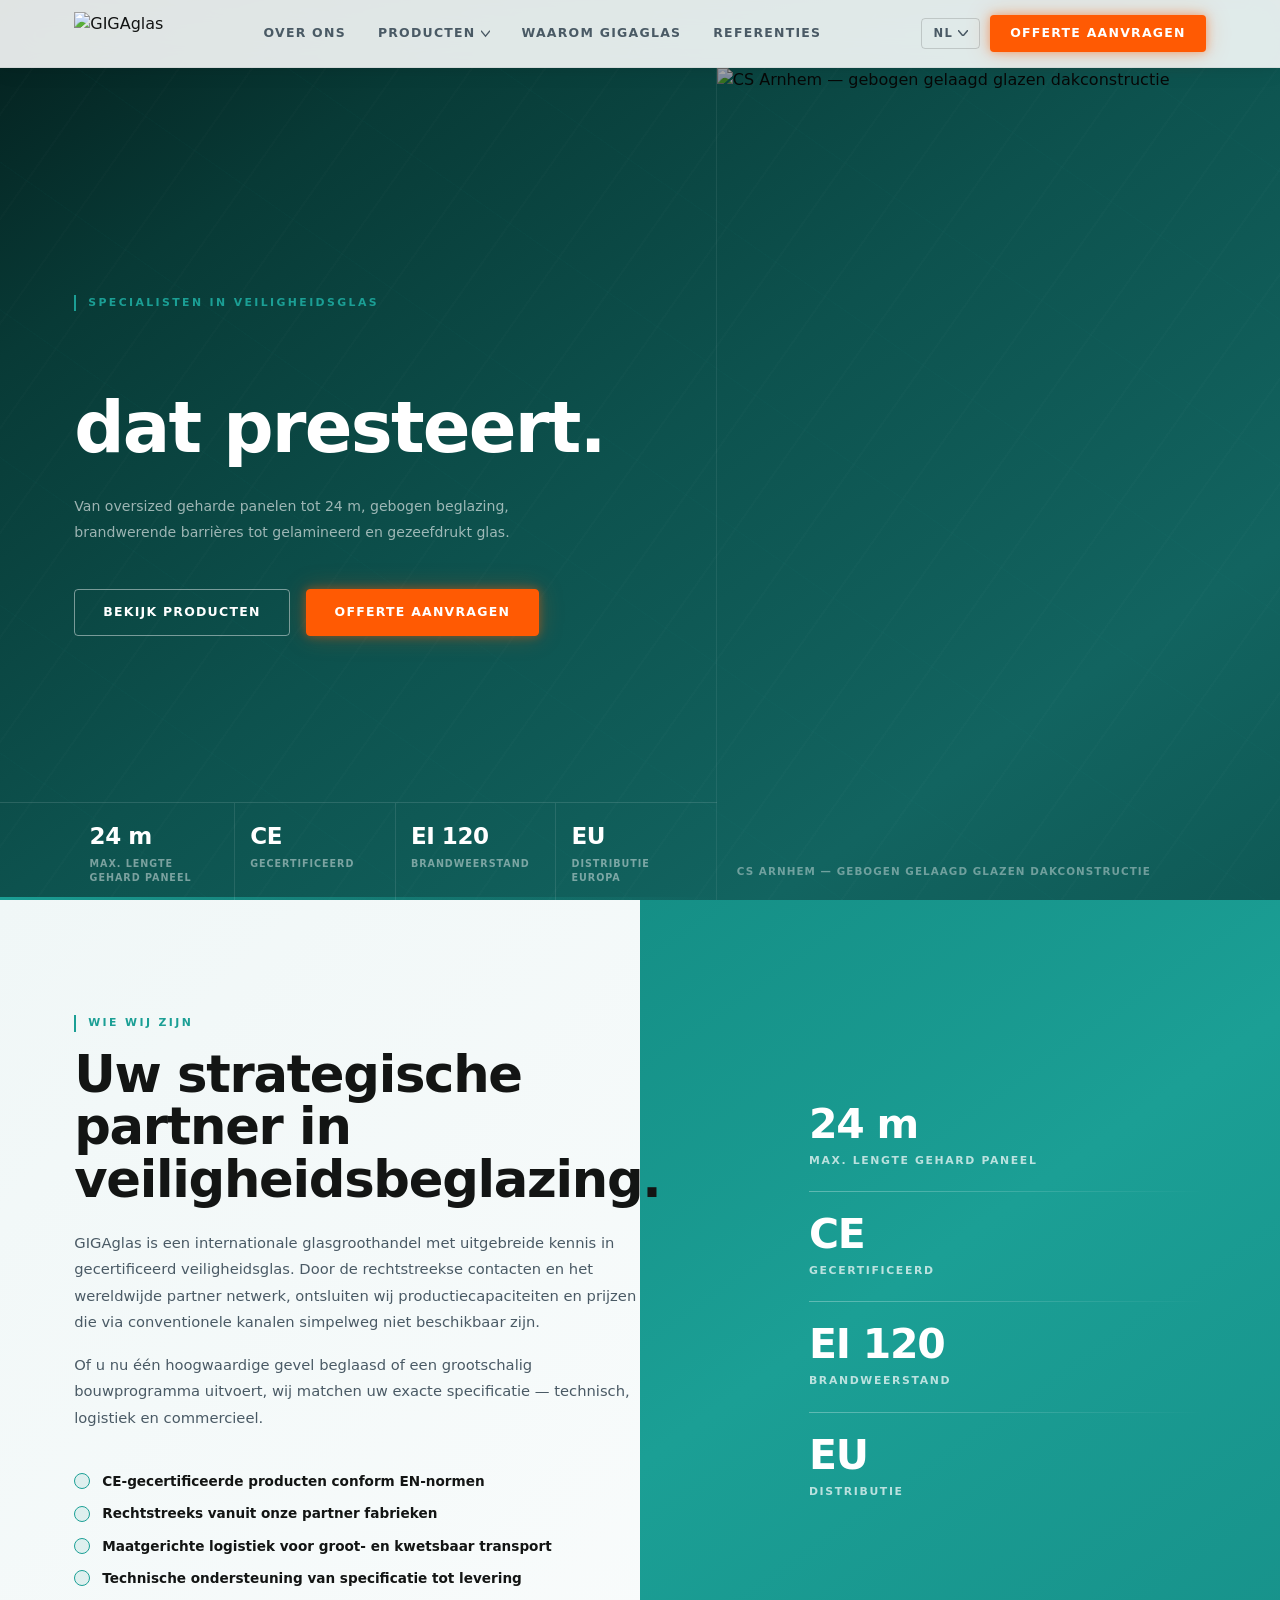
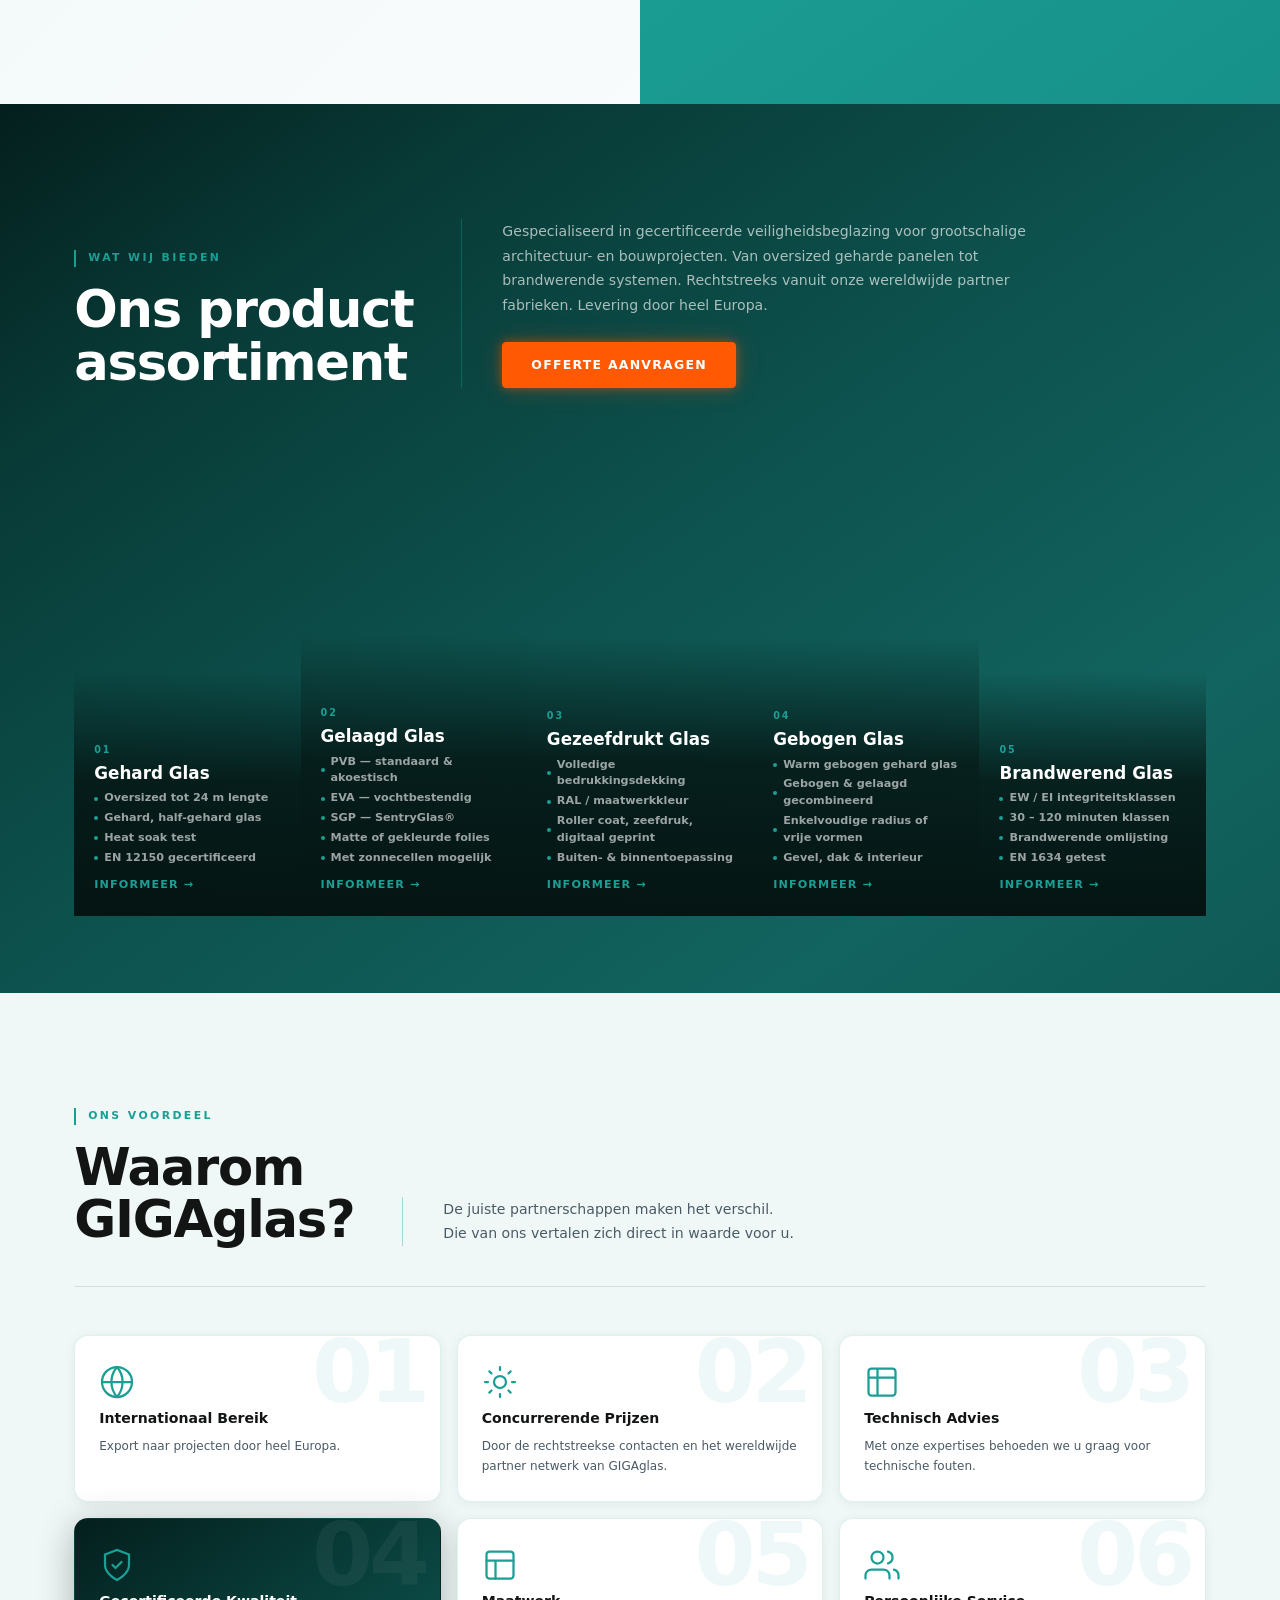
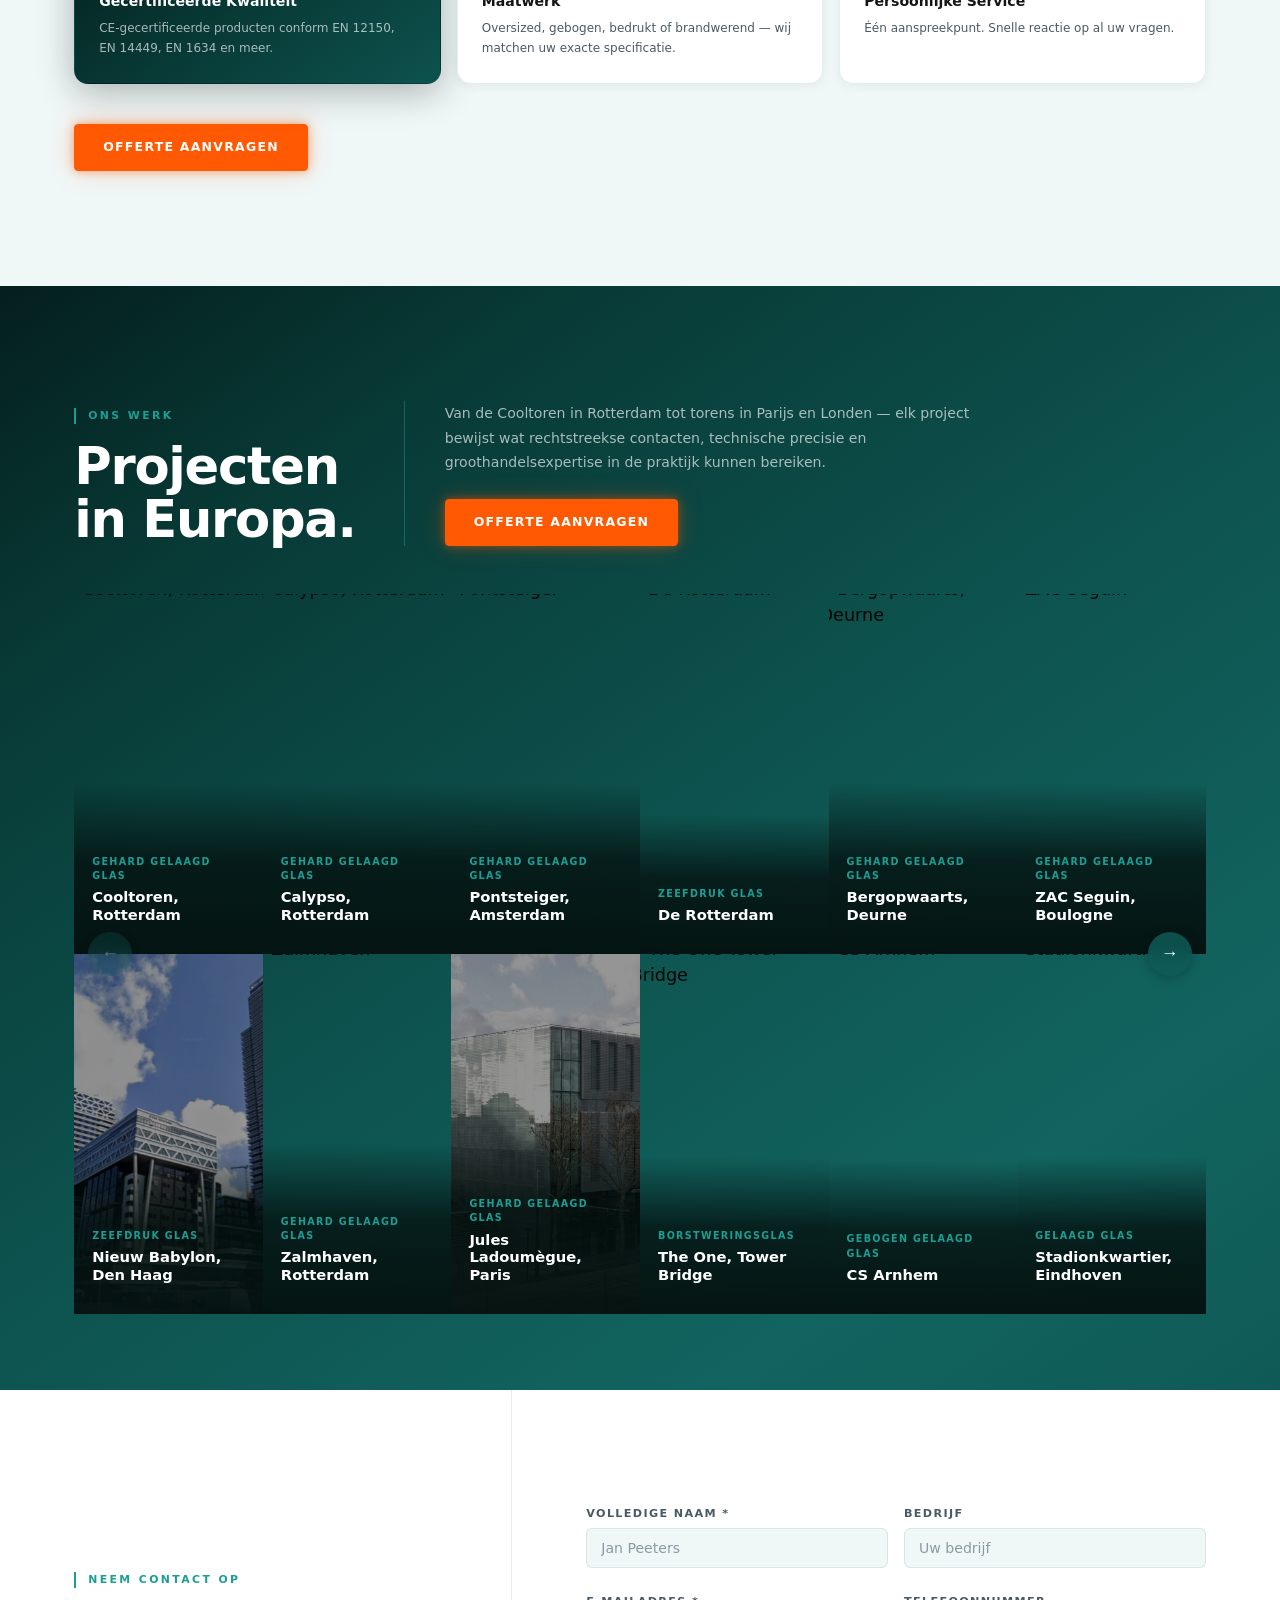
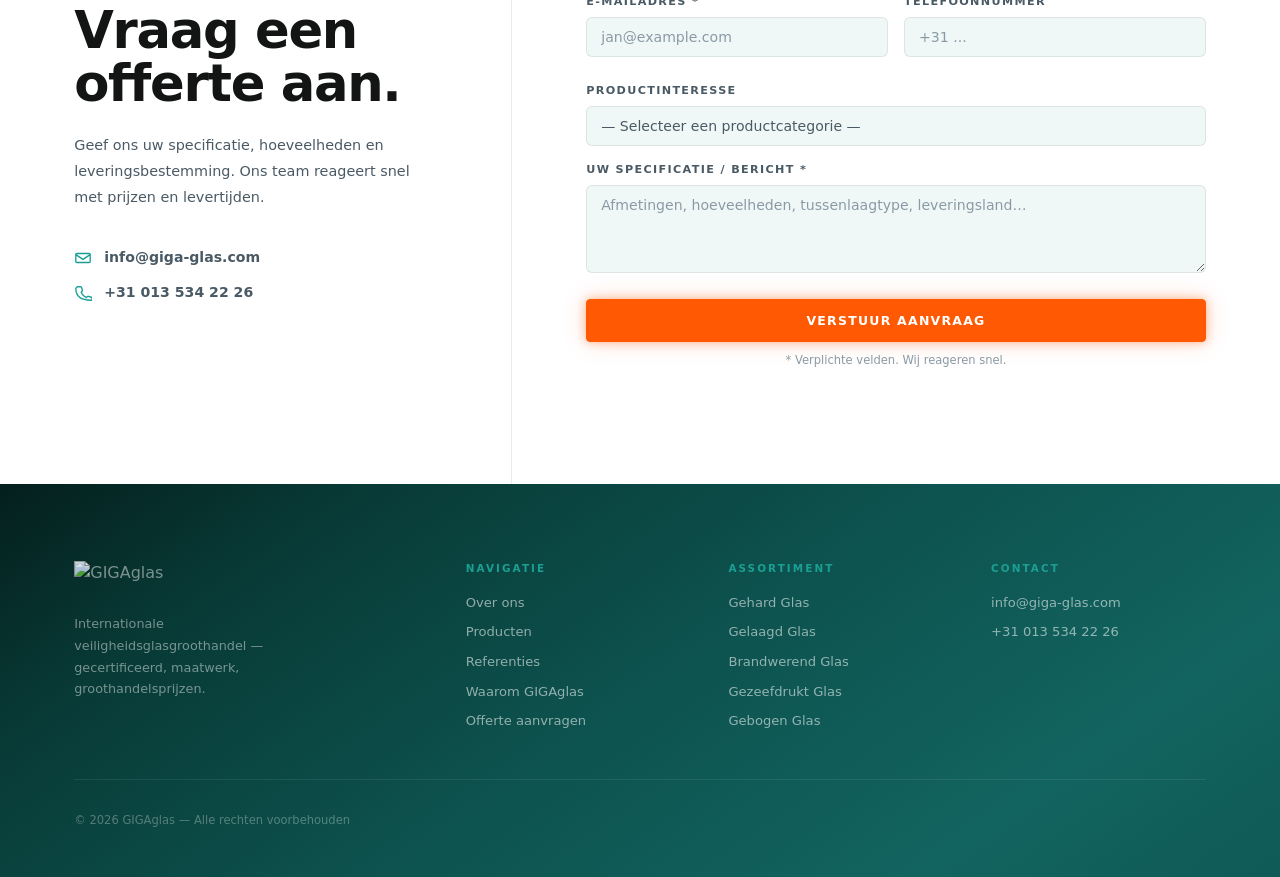
==== commit c49779bb: "Homepage + product pages: nav reorder, copy updates, lang button, folie/ESG terminology Co-Authored-" ====
--- a/concept-vertical.html
+++ b/concept-vertical.html
@@ -1120,7 +1120,6 @@
       </a>
       <nav class="nav__links">
         <a href="#about" data-i18n="nav.about">Over ons</a>
-        <a href="#references" data-i18n="nav.references">Referenties</a>
         <div class="nav__dropdown">
           <a href="#products" class="nav__dropdown-trigger" data-i18n="nav.products">Producten
             <svg viewBox="0 0 10 6" width="9" height="9" fill="none" stroke="currentColor" stroke-width="1.5"><path d="M0 0l5 6 5-6"/></svg>
@@ -1128,12 +1127,13 @@
           <div class="nav__dropdown-menu">
             <a href="/gehard-glas">Gehard Glas</a>
             <a href="/gelaagd-glas">Gelaagd Glas</a>
+            <a href="/gebogen-glas">Gebogen Glas</a>
+            <a href="/zeefdruk-glas">Gezeefdrukt Glas</a>
             <a href="/brandwerend-glas">Brandwerend Glas</a>
-            <a href="/zeefdruk-glas">Zeefdruk Glas</a>
-            <a href="/gebogen-glas">Gebogen Glas</a>
           </div>
         </div>
         <a href="#why" data-i18n="nav.why">Waarom GIGAglas</a>
+        <a href="#references" data-i18n="nav.references">Referenties</a>
       </nav>
       <div class="nav__right">
         <div class="nav__lang">
@@ -1157,16 +1157,16 @@
   <!-- Mobile nav menu -->
   <div class="nav__mobile-menu" id="navMobileMenu">
     <a href="#about" data-i18n="nav.about">Over ons</a>
-    <a href="#references" data-i18n="nav.references">Referenties</a>
     <a href="#products" data-i18n="nav.products">Producten</a>
     <div class="nav__mobile-sub">
       <a href="/gehard-glas">Gehard Glas</a>
       <a href="/gelaagd-glas">Gelaagd Glas</a>
+      <a href="/gebogen-glas">Gebogen Glas</a>
+      <a href="/zeefdruk-glas">Gezeefdrukt Glas</a>
       <a href="/brandwerend-glas">Brandwerend Glas</a>
-      <a href="/zeefdruk-glas">Zeefdruk Glas</a>
-      <a href="/gebogen-glas">Gebogen Glas</a>
     </div>
     <a href="#why" data-i18n="nav.why">Waarom GIGAglas</a>
+    <a href="#references" data-i18n="nav.references">Referenties</a>
     <a href="#contact" class="nav__cta-mobile" data-i18n="nav.cta">Offerte aanvragen</a>
   </div>
 
@@ -1181,8 +1181,8 @@
       </h1>
       <p class="hero__sub anim" data-delay="360" data-i18n="hero.sub">
         Van oversized geharde panelen tot 24&nbsp;m, gebogen beglazing, brandwerende barrières
-        tot gelamineerd en gezeefdrukt glas — GIGAglas levert het volledige spectrum
-        veiligheidsbeglazing tegen groothandelsprijzen in Europa.
+        tot gelamineerd en gezeefdrukt glas.
+      
       </p>
       <div class="hero__actions anim" data-delay="500">
         <a href="#products" class="btn btn--outline" data-i18n="hero.btn.products">Bekijk producten</a>
@@ -1225,7 +1225,7 @@
       <span class="eyebrow anim" data-delay="100" data-i18n="about.eyebrow">Wie wij zijn</span>
       <h2 class="panel__title anim" data-delay="200" data-i18n="about.title">Uw strategische<br />partner in<br />veiligheidsbeglazing.</h2>
       <p class="about__body anim" data-delay="310" data-i18n="about.body1">
-        GIGAglas is een internationale glasgroothandel met diepgaande expertise in gecertificeerd veiligheidsglas.
+        GIGAglas is een internationale glasgroothandel met uitgebreide kennis in gecertificeerd veiligheidsglas.
         Door de rechtstreekse contacten en het wereldwijde partner netwerk, ontsluiten wij productiecapaciteiten en
         prijzen die via conventionele kanalen simpelweg niet beschikbaar zijn.
       </p>
@@ -1327,7 +1327,7 @@
           <ul class="prod-card__specs" data-i18n="prod3.specs">
             <li>Volledige bedrukkingsdekking</li>
             <li>RAL / maatwerkkleur</li>
-            <li>Roller coat, zeefdruk, digitaal, geprint</li>
+            <li>Roller coat, zeefdruk, digitaal geprint</li>
             <li>Buiten- & binnentoepassing</li>
           </ul>
           <a href="/zeefdruk-glas" class="prod-card__link" data-i18n="prod.enquire">Informeer →</a>
@@ -1395,7 +1395,7 @@
         </div>
         <div class="why-card" data-num="03">
           <div class="why-card__icon"><svg viewBox="0 0 24 24" fill="none" stroke="currentColor" stroke-width="1.5" stroke-linecap="round"><path d="M9 3H5a2 2 0 00-2 2v4m6-6h10a2 2 0 012 2v4M9 3v18m0 0h10a2 2 0 002-2V9M9 21H5a2 2 0 01-2-2V9m0 0h18"/></svg></div>
-          <h4 class="why-card__title" data-i18n="why3.title">Technisch advies</h4>
+          <h4 class="why-card__title" data-i18n="why3.title">Technisch Advies</h4>
           <p class="why-card__body" data-i18n="why3.body">Met onze expertises behoeden we u graag voor technische fouten.</p>
         </div>
         <div class="why-card why-card--featured" data-num="04">
@@ -1405,7 +1405,7 @@
         </div>
         <div class="why-card" data-num="05">
           <div class="why-card__icon"><svg viewBox="0 0 24 24" fill="none" stroke="currentColor" stroke-width="1.5" stroke-linecap="round"><rect x="3" y="3" width="18" height="18" rx="2"/><path d="M3 9h18M9 21V9"/></svg></div>
-          <h4 class="why-card__title" data-i18n="why5.title">Maatwerkformaten</h4>
+          <h4 class="why-card__title" data-i18n="why5.title">Maatwerk</h4>
           <p class="why-card__body" data-i18n="why5.body">Oversized, gebogen, bedrukt of brandwerend — wij matchen uw exacte specificatie.</p>
         </div>
         <div class="why-card" data-num="06">
@@ -1417,7 +1417,6 @@
 
       <div class="why__cta">
         <a href="#contact" class="btn btn--fill" data-i18n="cta">Offerte aanvragen</a>
-        <span class="why__cta-note" data-i18n="why.note">Binnen één werkdag een reactie — vrijblijvend</span>
       </div>
     </div>
   </section>
@@ -1433,7 +1432,7 @@
       </div>
       <div class="ref__intro-right">
         <div class="ref__sub-block">
-          <p class="ref__sub anim" data-delay="310" data-i18n="ref.sub">Van de Cooltoren in Rotterdam tot torens in Parijs en Londen — elk project bewijst wat directe fabrieksaccess, technische precisie en groothandelsexpertise in de praktijk kunnen bereiken.</p>
+          <p class="ref__sub anim" data-delay="310" data-i18n="ref.sub">Van de Cooltoren in Rotterdam tot torens in Parijs en Londen — elk project bewijst wat rechtstreekse contacten, technische precisie en groothandelsexpertise in de praktijk kunnen bereiken.</p>
           <a href="#contact" class="btn btn--fill anim" data-delay="420" data-i18n="cta">Offerte aanvragen</a>
         </div>
       </div>
@@ -1488,7 +1487,7 @@
       <h2 class="panel__title anim" data-delay="200" data-i18n="contact.title">Vraag een<br />offerte aan.</h2>
       <p class="contact__body anim" data-delay="310" data-i18n="contact.body">
         Geef ons uw specificatie, hoeveelheden en leveringsbestemming.
-        Ons team geeft binnen één werkdag een reactie met prijzen en levertijden.
+        Ons team reageert snel met prijzen en levertijden.
       </p>
       <ul class="contact-info anim" data-delay="420">
         <li>
@@ -1509,7 +1508,7 @@
     </div>
     <div class="contact__right">
       <div data-fs-success style="display:none; padding:24px; background:rgba(27,159,149,0.12); border:1px solid rgba(27,159,149,0.4); border-radius:8px; color:#0d524e; font-weight:600; margin-bottom:16px;">
-        Bedankt voor uw aanvraag! Wij reageren binnen 1 werkdag op <strong id="fs-submitted-email"></strong>.
+        Bedankt voor uw aanvraag! Wij reageren snel op <strong id="fs-submitted-email"></strong>.
       </div>
       <div data-fs-error style="display:none; padding:16px; background:rgba(220,53,69,0.08); border:1px solid rgba(220,53,69,0.35); border-radius:8px; color:#b91c1c; font-size:0.82rem; margin-bottom:16px;"></div>
 
@@ -1553,7 +1552,7 @@
           <span data-fs-error="bericht" style="font-size:0.72rem; color:#b91c1c; margin-top:4px; display:block;"></span>
         </div>
         <button type="submit" data-fs-submit-btn class="btn btn--fill btn--full contact-submit" style="justify-content:center;width:100%;" data-i18n="form.submit">Verstuur aanvraag</button>
-        <p class="form-note" data-i18n="form.note">* Verplichte velden. Wij reageren binnen 1 werkdag.</p>
+        <p class="form-note" data-i18n="form.note">* Verplichte velden. Wij reageren snel.</p>
       </form>
 
       <script>
@@ -1589,7 +1588,7 @@
           <a href="/gehard-glas">Gehard Glas</a>
           <a href="/gelaagd-glas">Gelaagd Glas</a>
           <a href="/brandwerend-glas">Brandwerend Glas</a>
-          <a href="/zeefdruk-glas">Zeefdruk Glas</a>
+          <a href="/zeefdruk-glas">Gezeefdrukt Glas</a>
           <a href="/gebogen-glas">Gebogen Glas</a>
         </nav>
       </div>
@@ -1663,7 +1662,7 @@
       var cycleEl = document.getElementById('wordCycle');
       var afterEl = document.getElementById('heroCycleAfter');
       if (!cycleEl || !afterEl) return;
-      afterEl.innerHTML = '<br />dat presteert<br />op elke schaal.';
+      afterEl.innerHTML = '<br />dat presteert.';
 
       var idx      = 0;
       var INTERVAL = 2000;
@@ -1854,8 +1853,8 @@
       en: ['Screen-printed glass', 'Curved glass', 'Laminated glass', 'Tempered glass', 'Fire-resistant glass']
     };
     var wordCycleAfter = {
-      nl: '<br />dat presteert<br />op elke schaal.',
-      en: '<br />that performs<br />at every scale.'
+      nl: '<br />dat presteert.',
+      en: '<br />that performs.'
     };
 
     var t = {
@@ -1863,13 +1862,13 @@
         'nav.about': 'Over ons', 'nav.references': 'Referenties', 'nav.products': 'Producten',
         'nav.why': 'Waarom GIGAglas', 'nav.cta': 'Offerte aanvragen',
         'hero.eyebrow': 'Specialisten in veiligheidsglas',
-        'hero.sub': 'Van oversized geharde panelen tot 24&nbsp;m, gebogen beglazing, brandwerende barri\u00e8res tot gelamineerd en gezeefdrukt glas \u2014 GIGAglas levert het volledige spectrum veiligheidsbeglazing tegen groothandelsprijzen in Europa.',
+        'hero.sub': 'Van oversized geharde panelen tot 24&nbsp;m, gebogen beglazing, brandwerende barri\u00e8res tot gelamineerd en gezeefdrukt glas',
         'hero.btn.products': 'Bekijk producten',
         'hero.stat1': 'Max. lengte<br>gehard paneel', 'hero.stat2': 'Gecertificeerd',
         'hero.stat3': 'Brandweerstand', 'hero.stat4': 'Distributie Europa',
         'about.eyebrow': 'Wie wij zijn',
         'about.title': 'Uw strategische<br />partner in<br />veiligheidsbeglazing.',
-        'about.body1': 'GIGAglas is een internationale glasgroothandel met diepgaande expertise in gecertificeerd veiligheidsglas. Door de rechtstreekse contacten en het wereldwijde partner netwerk, ontsluiten wij productiecapaciteiten en prijzen die via conventionele kanalen simpelweg niet beschikbaar zijn.',
+        'about.body1': 'GIGAglas is een internationale glasgroothandel met uitgebreide kennis in gecertificeerd veiligheidsglas. Door de rechtstreekse contacten en het wereldwijde partner netwerk, ontsluiten wij productiecapaciteiten en prijzen die via conventionele kanalen simpelweg niet beschikbaar zijn.',
         'about.body2': 'Of u nu \u00e9\u00e9n hoogwaardige gevel beglaasd of een grootschalig bouwprogramma uitvoert, wij matchen uw exacte specificatie \u2014 technisch, logistiek en commercieel.',
         'about.checklist': '<li>CE-gecertificeerde producten conform EN-normen</li><li>Rechtstreeks vanuit onze partner fabrieken</li><li>Maatgerichte logistiek voor groot- en kwetsbaar transport</li><li>Technische ondersteuning van specificatie tot levering</li>',
         'about.stat1': 'Max. lengte gehard paneel', 'about.stat2': 'Gecertificeerd',
@@ -1879,42 +1878,42 @@
         'prod.enquire': 'Informeer \u2192',
         'prod1.title': 'Gehard Glas', 'prod1.specs': '<li>Oversized tot 24&nbsp;m lengte</li><li>Gehard, half-gehard glas</li><li>Heat soak test</li><li>EN&nbsp;12150 gecertificeerd</li>',
         'prod2.title': 'Gelaagd Glas', 'prod2.specs': '<li>PVB \u2014 standaard &amp; akoestisch</li><li>EVA \u2014 vochtbestendig</li><li>SGP \u2014 SentryGlas\u00ae</li><li>Matte of gekleurde folies</li><li>Met zonnecellen mogelijk</li>',
-        'prod3.title': 'Gezeefdrukt Glas', 'prod3.specs': '<li>Volledige bedrukkingsdekking</li><li>RAL / maatwerkkleur</li><li>Roller coat, zeefdruk, digitaal, geprint</li><li>Buiten- &amp; binnentoepassing</li>',
+        'prod3.title': 'Gezeefdrukt Glas', 'prod3.specs': '<li>Volledige bedrukkingsdekking</li><li>RAL / maatwerkkleur</li><li>Roller coat, zeefdruk, digitaal geprint</li><li>Buiten- &amp; binnentoepassing</li>',
         'prod4.title': 'Gebogen Glas', 'prod4.specs': '<li>Warm gebogen gehard glas</li><li>Gebogen &amp; gelaagd gecombineerd</li><li>Enkelvoudige radius of vrije vormen</li><li>Gevel, dak &amp; interieur</li>',
         'prod5.title': 'Brandwerend Glas', 'prod5.specs': '<li>EW / EI integriteitsklassen</li><li>30 – 120 minuten klassen</li><li>Brandwerende omlijsting</li><li>EN 1634 getest</li>',
         'why.eyebrow': 'Ons voordeel', 'why.title': 'Waarom<br />GIGAglas?',
         'why.sub': 'De juiste partnerschappen maken het verschil.<br />Die van ons vertalen zich direct in waarde voor u.',
         'why1.title': 'Internationaal Bereik', 'why1.body': 'Export naar projecten door heel Europa.',
         'why2.title': 'Concurrerende Prijzen', 'why2.body': 'Door de rechtstreekse contacten en het wereldwijde partner netwerk van GIGAglas.',
-        'why3.title': 'Technisch advies', 'why3.body': 'Met onze expertises behoeden we u graag voor technische fouten.',
+        'why3.title': 'Technisch Advies', 'why3.body': 'Met onze expertises behoeden we u graag voor technische fouten.',
         'why4.title': 'Gecertificeerde Kwaliteit', 'why4.body': 'CE-gecertificeerde producten conform EN&nbsp;12150, EN&nbsp;14449, EN&nbsp;1634 en meer.',
-        'why5.title': 'Maatwerkformaten', 'why5.body': 'Oversized, gebogen, bedrukt of brandwerend \u2014 wij matchen uw exacte specificatie.',
+        'why5.title': 'Maatwerk', 'why5.body': 'Oversized, gebogen, bedrukt of brandwerend \u2014 wij matchen uw exacte specificatie.',
         'why6.title': 'Persoonlijke Service', 'why6.body': '\u00c9\u00e9n aanspreekpunt. Snelle reactie op al uw vragen.',
         'why.note': 'Binnen \u00e9\u00e9n werkdag een reactie \u2014 vrijblijvend',
         'ref.eyebrow': 'Ons werk', 'ref.title': 'Projecten<br />in Europa.',
-        'ref.sub': 'Van de Cooltoren in Rotterdam tot torens in Parijs en Londen \u2014 elk project bewijst wat directe fabrieksaccess, technische precisie en groothandelsexpertise in de praktijk kunnen bereiken.',
+        'ref.sub': 'Van de Cooltoren in Rotterdam tot torens in Parijs en Londen \u2014 elk project bewijst wat rechtstreekse contacten, technische precisie en groothandelsexpertise in de praktijk kunnen bereiken.',
         'contact.eyebrow': 'Neem contact op', 'contact.title': 'Vraag een<br />offerte aan.',
-        'contact.body': 'Geef ons uw specificatie, hoeveelheden en leveringsbestemming. Ons team geeft binnen \u00e9\u00e9n werkdag een reactie met prijzen en levertijden.',
+        'contact.body': 'Geef ons uw specificatie, hoeveelheden en leveringsbestemming. Ons team reageert snel met prijzen en levertijden.',
         'form.name': 'Volledige naam *', 'form.name.ph': 'Jan Peeters',
         'form.company': 'Bedrijf', 'form.company.ph': 'Uw bedrijf',
         'form.email': 'E-mailadres *', 'form.phone': 'Telefoonnummer',
         'form.product': 'Productinteresse',
         'form.select': '<option value="">\u2014 Selecteer een productcategorie \u2014</option><option>Gehard Glas</option><option>Gelaagd Glas</option><option>Brandwerend Glas</option><option>Gezeefdrukt Glas</option><option>Meerdere / overige</option>',
         'form.msg': 'Uw specificatie / bericht *', 'form.msg.ph': 'Afmetingen, hoeveelheden, tussenlaagtype, leveringsland\u2026',
-        'form.submit': 'Verstuur aanvraag', 'form.note': '* Verplichte velden. Wij reageren binnen 1 werkdag.',
+        'form.submit': 'Verstuur aanvraag', 'form.note': '* Verplichte velden. Wij reageren snel.',
         'cta': 'Offerte aanvragen'
       },
       en: {
         'nav.about': 'About us', 'nav.references': 'References', 'nav.products': 'Products',
         'nav.why': 'Why GIGAglas', 'nav.cta': 'Request a quote',
         'hero.eyebrow': 'Specialists in safety glass',
-        'hero.sub': 'From oversized tempered panels up to 24&nbsp;m, curved glazing, fire-resistant barriers to laminated and screen-printed glass — GIGAglas delivers the full spectrum of safety glazing at wholesale prices across Europe.',
+        'hero.sub': 'From oversized tempered panels up to 24&nbsp;m, curved glazing, fire-resistant barriers to laminated and screen-printed glass.',
         'hero.btn.products': 'View products',
         'hero.stat1': 'Max. length<br>tempered panel', 'hero.stat2': 'Certified',
         'hero.stat3': 'Fire resistance', 'hero.stat4': 'European distribution',
         'about.eyebrow': 'Who we are',
         'about.title': 'Your strategic<br />partner in<br />safety glazing.',
-        'about.body1': 'GIGAglas is an international glass wholesaler with deep expertise in certified safety glass. Through our direct contacts and worldwide partner network, we unlock manufacturing capacities and prices that are simply not available through conventional channels.',
+        'about.body1': 'GIGAglas is an international glass wholesaler with extensive knowledge of certified safety glass. Through our direct contacts and worldwide partner network, we unlock manufacturing capacities and prices that are simply not available through conventional channels.',
         'about.body2': 'Whether you are glazing a single high-end fa\u00e7ade or executing a large-scale construction programme, we match your exact specification \u2014 technically, logistically and commercially.',
         'about.checklist': '<li>CE-certified products in compliance with EN standards</li><li>Directly from our partner factories</li><li>Tailored logistics for large and fragile transport</li><li>Technical support from specification to delivery</li>',
         'about.stat1': 'Max. length tempered panel', 'about.stat2': 'Certified',
@@ -1924,29 +1923,29 @@
         'prod.enquire': 'Enquire \u2192',
         'prod1.title': 'Tempered Glass', 'prod1.specs': '<li>Oversized up to 24&nbsp;m length</li><li>Tempered, heat-strengthened glass</li><li>Heat soak test</li><li>EN&nbsp;12150 certified</li>',
         'prod2.title': 'Laminated Glass', 'prod2.specs': '<li>PVB \u2014 standard &amp; acoustic</li><li>EVA \u2014 moisture resistant</li><li>SGP \u2014 SentryGlas\u00ae</li><li>Matt or coloured interlayers</li><li>Solar cells possible</li>',
-        'prod3.title': 'Screen-printed Glass', 'prod3.specs': '<li>Full print coverage</li><li>RAL / custom colour</li><li>Roller coat, screen-print, digital, printed</li><li>Exterior &amp; interior use</li>',
+        'prod3.title': 'Screen-printed Glass', 'prod3.specs': '<li>Full print coverage</li><li>RAL / custom colour</li><li>Roller coat, screen-print, digital print</li><li>Exterior &amp; interior use</li>',
         'prod4.title': 'Curved Glass', 'prod4.specs': '<li>Warm bent tempered glass</li><li>Curved &amp; laminated combined</li><li>Single radius or free forms</li><li>Façade, roof &amp; interior</li>',
         'prod5.title': 'Fire-resistant Glass', 'prod5.specs': '<li>EW / EI integrity classes</li><li>30 \u2013 120 minute classes</li><li>Fire-resistant framing</li><li>EN&nbsp;1634 tested</li>',
         'why.eyebrow': 'Our advantage', 'why.title': 'Why<br />GIGAglas?',
         'why.sub': 'The right partnerships make all the difference.<br />Ours translate directly into value for you.',
         'why1.title': 'International Reach', 'why1.body': 'Export to projects across Europe.',
         'why2.title': 'Competitive Pricing', 'why2.body': 'Through our direct contacts and worldwide partner network of GIGAglas.',
-        'why3.title': 'Technical advice', 'why3.body': 'Our expertise helps you avoid technical mistakes before they happen.',
+        'why3.title': 'Technical Advice', 'why3.body': 'Our expertise helps you avoid technical mistakes before they happen.',
         'why4.title': 'Certified Quality', 'why4.body': 'CE-certified products in compliance with EN&nbsp;12150, EN&nbsp;14449, EN&nbsp;1634 and more.',
-        'why5.title': 'Custom Formats', 'why5.body': 'Oversized, curved, printed or fire-resistant \u2014 we match your exact specification.',
+        'why5.title': 'Custom', 'why5.body': 'Oversized, curved, printed or fire-resistant \u2014 we match your exact specification.',
         'why6.title': 'Personal Service', 'why6.body': 'One point of contact. Fast response to all your questions.',
         'why.note': 'Response within one business day \u2014 no obligation',
         'ref.eyebrow': 'Our work', 'ref.title': 'Projects<br />across Europe.',
-        'ref.sub': 'From the Cooltoren in Rotterdam to towers in Paris and London \u2014 every project demonstrates what direct factory access, technical precision and wholesale expertise can achieve in practice.',
+        'ref.sub': 'From the Cooltoren in Rotterdam to towers in Paris and London \u2014 every project demonstrates what direct contacts, technical precision and wholesale expertise can achieve in practice.',
         'contact.eyebrow': 'Get in touch', 'contact.title': 'Request<br />a quote.',
-        'contact.body': 'Share your specification, quantities and delivery destination. Our team responds within one business day with pricing and lead times.',
+        'contact.body': 'Share your specification, quantities and delivery destination. Our team responds quickly with pricing and lead times.',
         'form.name': 'Full name *', 'form.name.ph': 'John Smith',
         'form.company': 'Company', 'form.company.ph': 'Your company',
         'form.email': 'Email address *', 'form.phone': 'Phone number',
         'form.product': 'Product interest',
         'form.select': '<option value="">\u2014 Select a product category \u2014</option><option>Tempered Glass</option><option>Laminated Glass</option><option>Fire-resistant Glass</option><option>Screen-printed Glass</option><option>Multiple / other</option>',
         'form.msg': 'Your specification / message *', 'form.msg.ph': 'Dimensions, quantities, interlayer type, delivery country\u2026',
-        'form.submit': 'Send enquiry', 'form.note': '* Required fields. We respond within 1 business day.',
+        'form.submit': 'Send enquiry', 'form.note': '* Required fields. We respond quickly.',
         'cta': 'Request a quote'
       }
     };
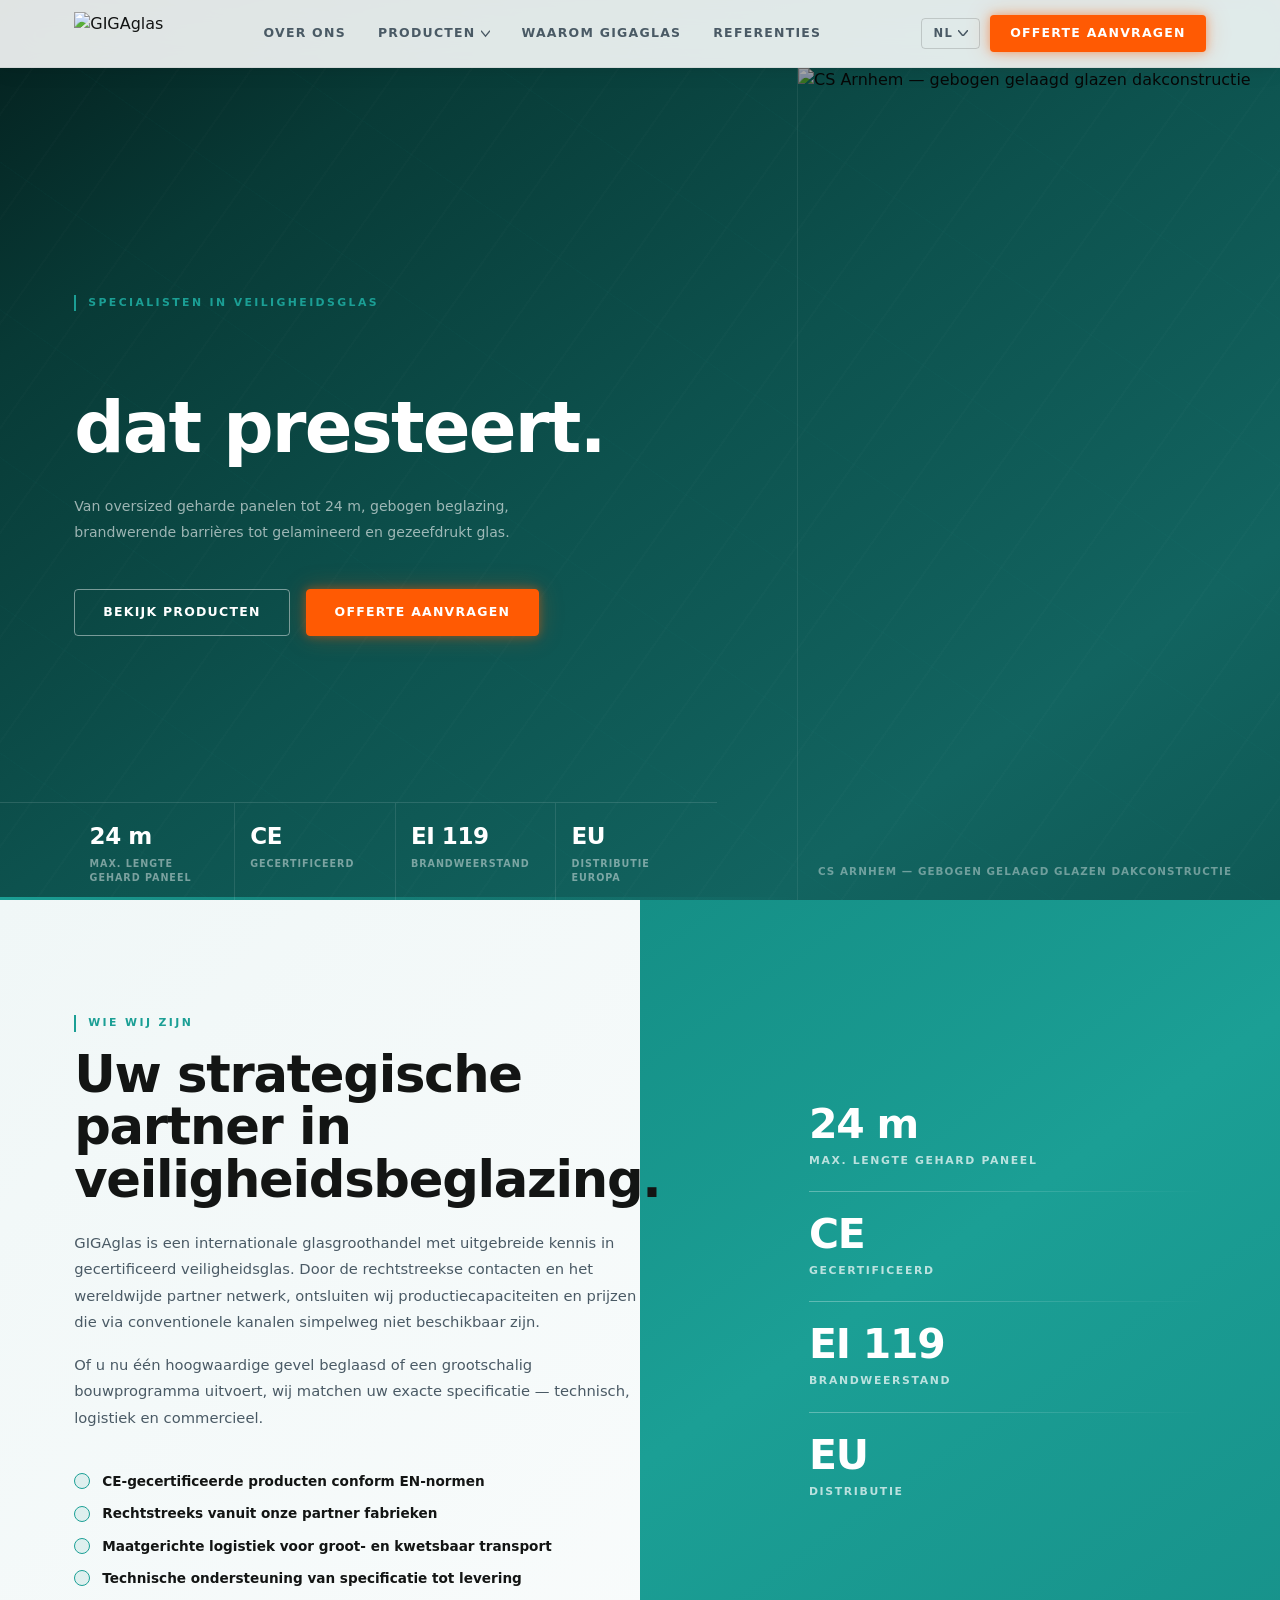
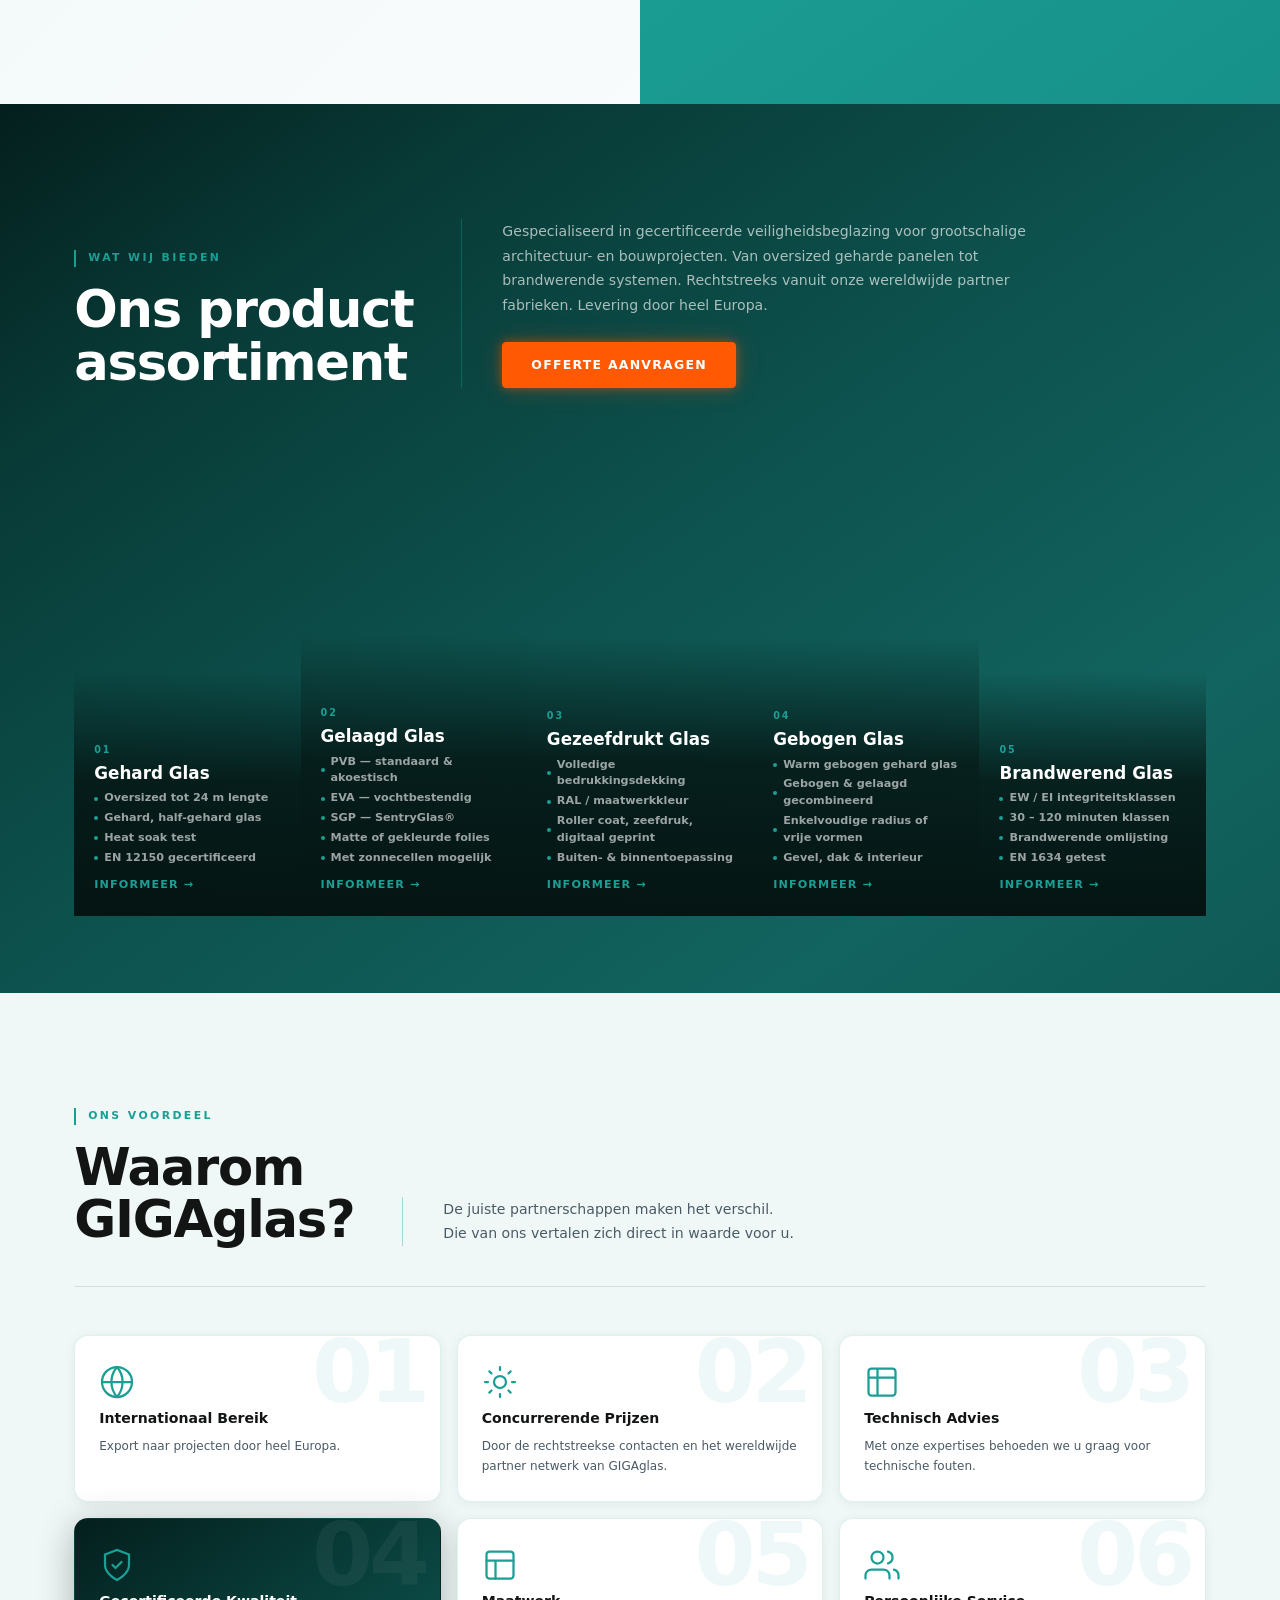
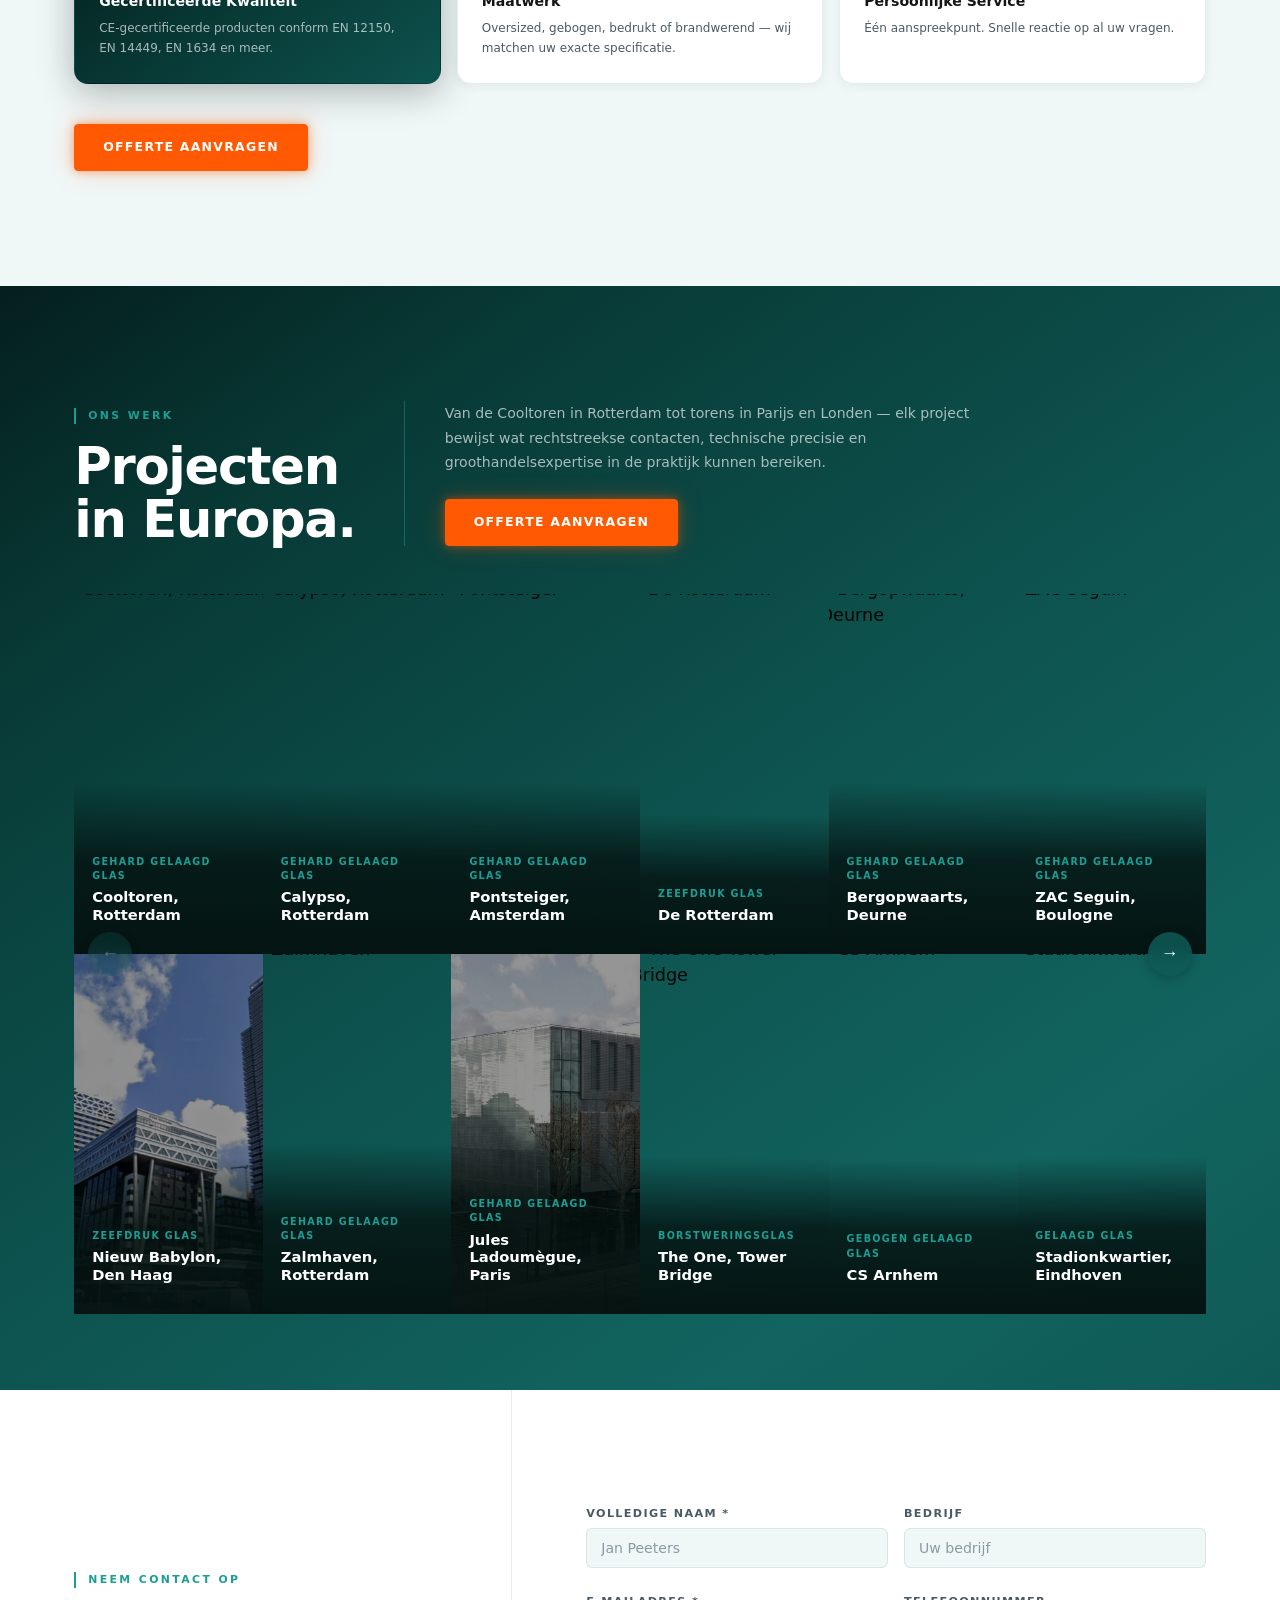
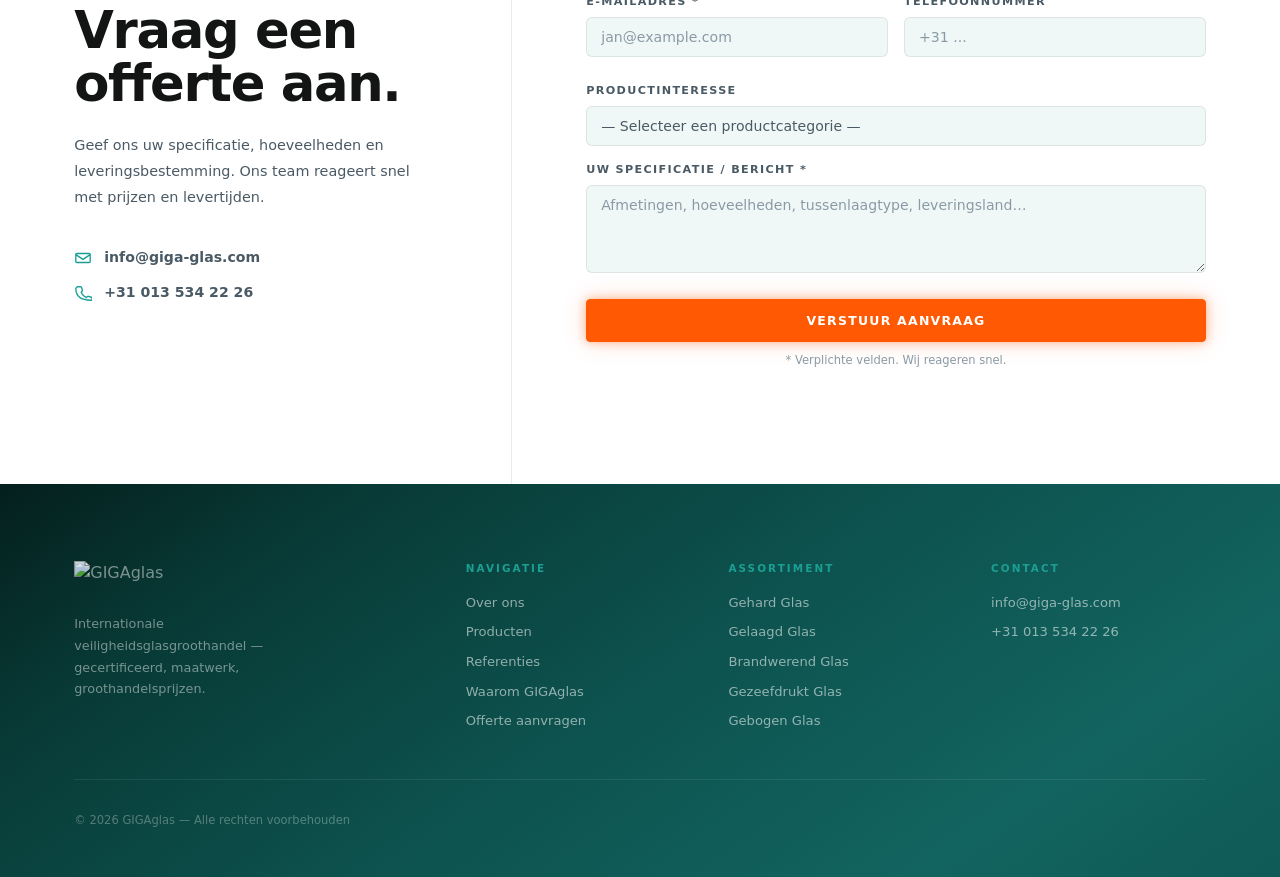
==== commit 10adf2ab: "Fix word cycle fallback: Zeefdruk -> Gezeefdrukt glas" ====
--- a/concept-vertical.html
+++ b/concept-vertical.html
@@ -1668,7 +1668,7 @@
       var INTERVAL = 2000;
       var EXIT_MS  = 310;
 
-      function getWords() { return window._wcWords || ['Zeefdruk glas', 'Gebogen glas', 'Gelaagd glas', 'Gehard glas', 'Brandwerend glas']; }
+      function getWords() { return window._wcWords || ['Gezeefdrukt glas', 'Gebogen glas', 'Gelaagd glas', 'Gehard glas', 'Brandwerend glas']; }
 
       function showWord(word, animate) {
         cycleEl.classList.remove('wc-exit', 'wc-enter');
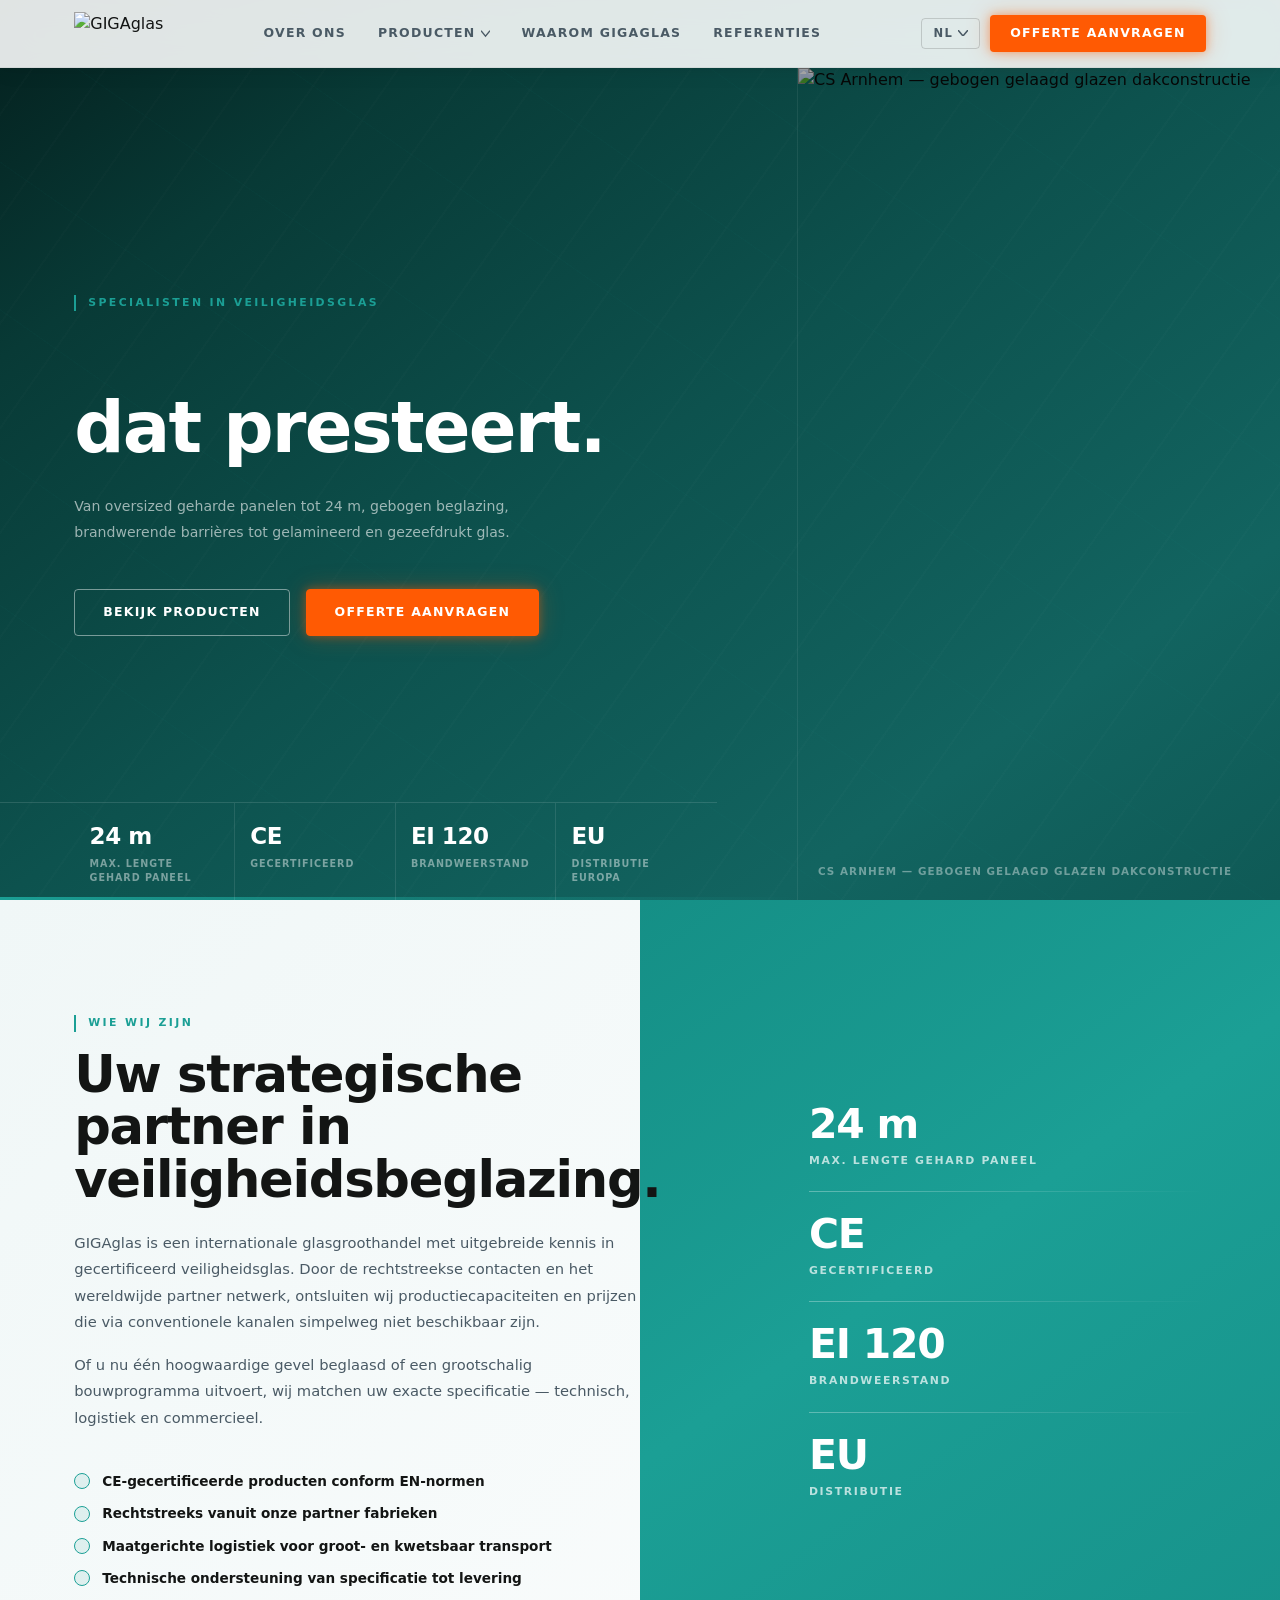
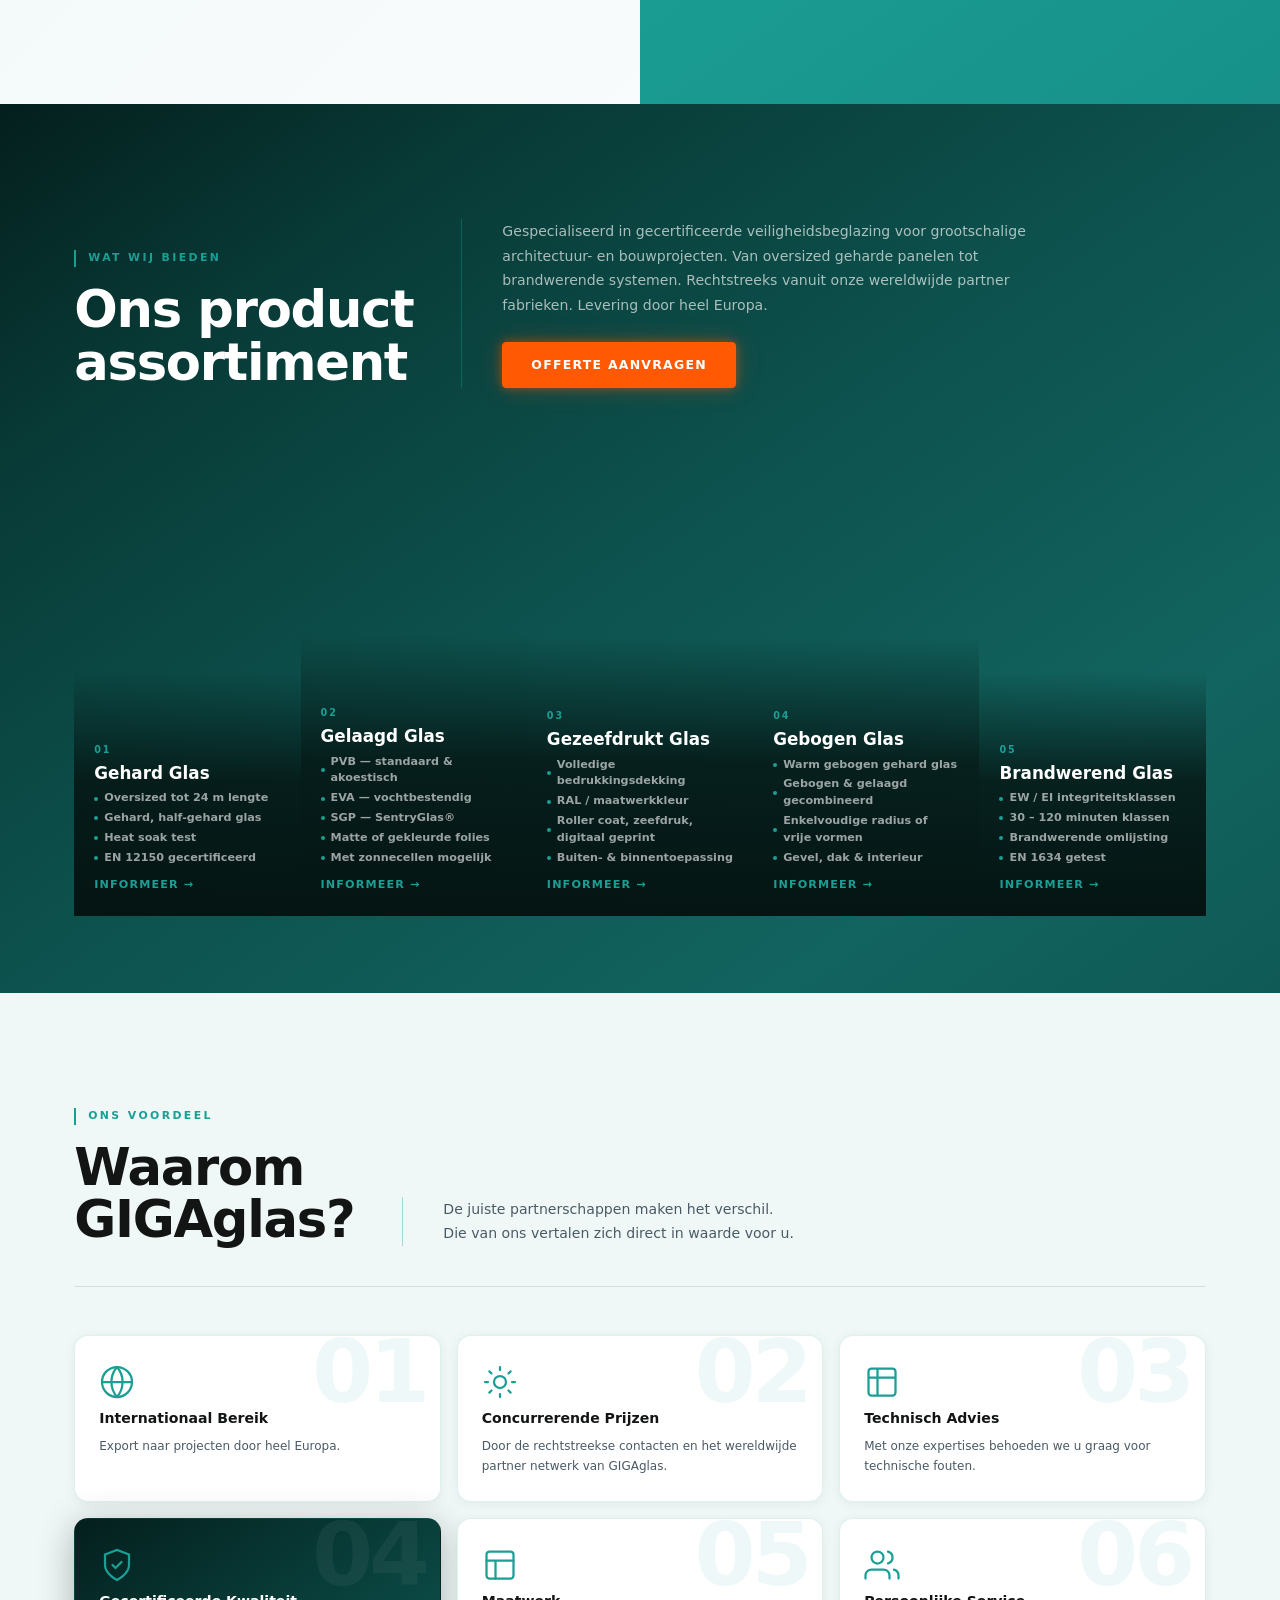
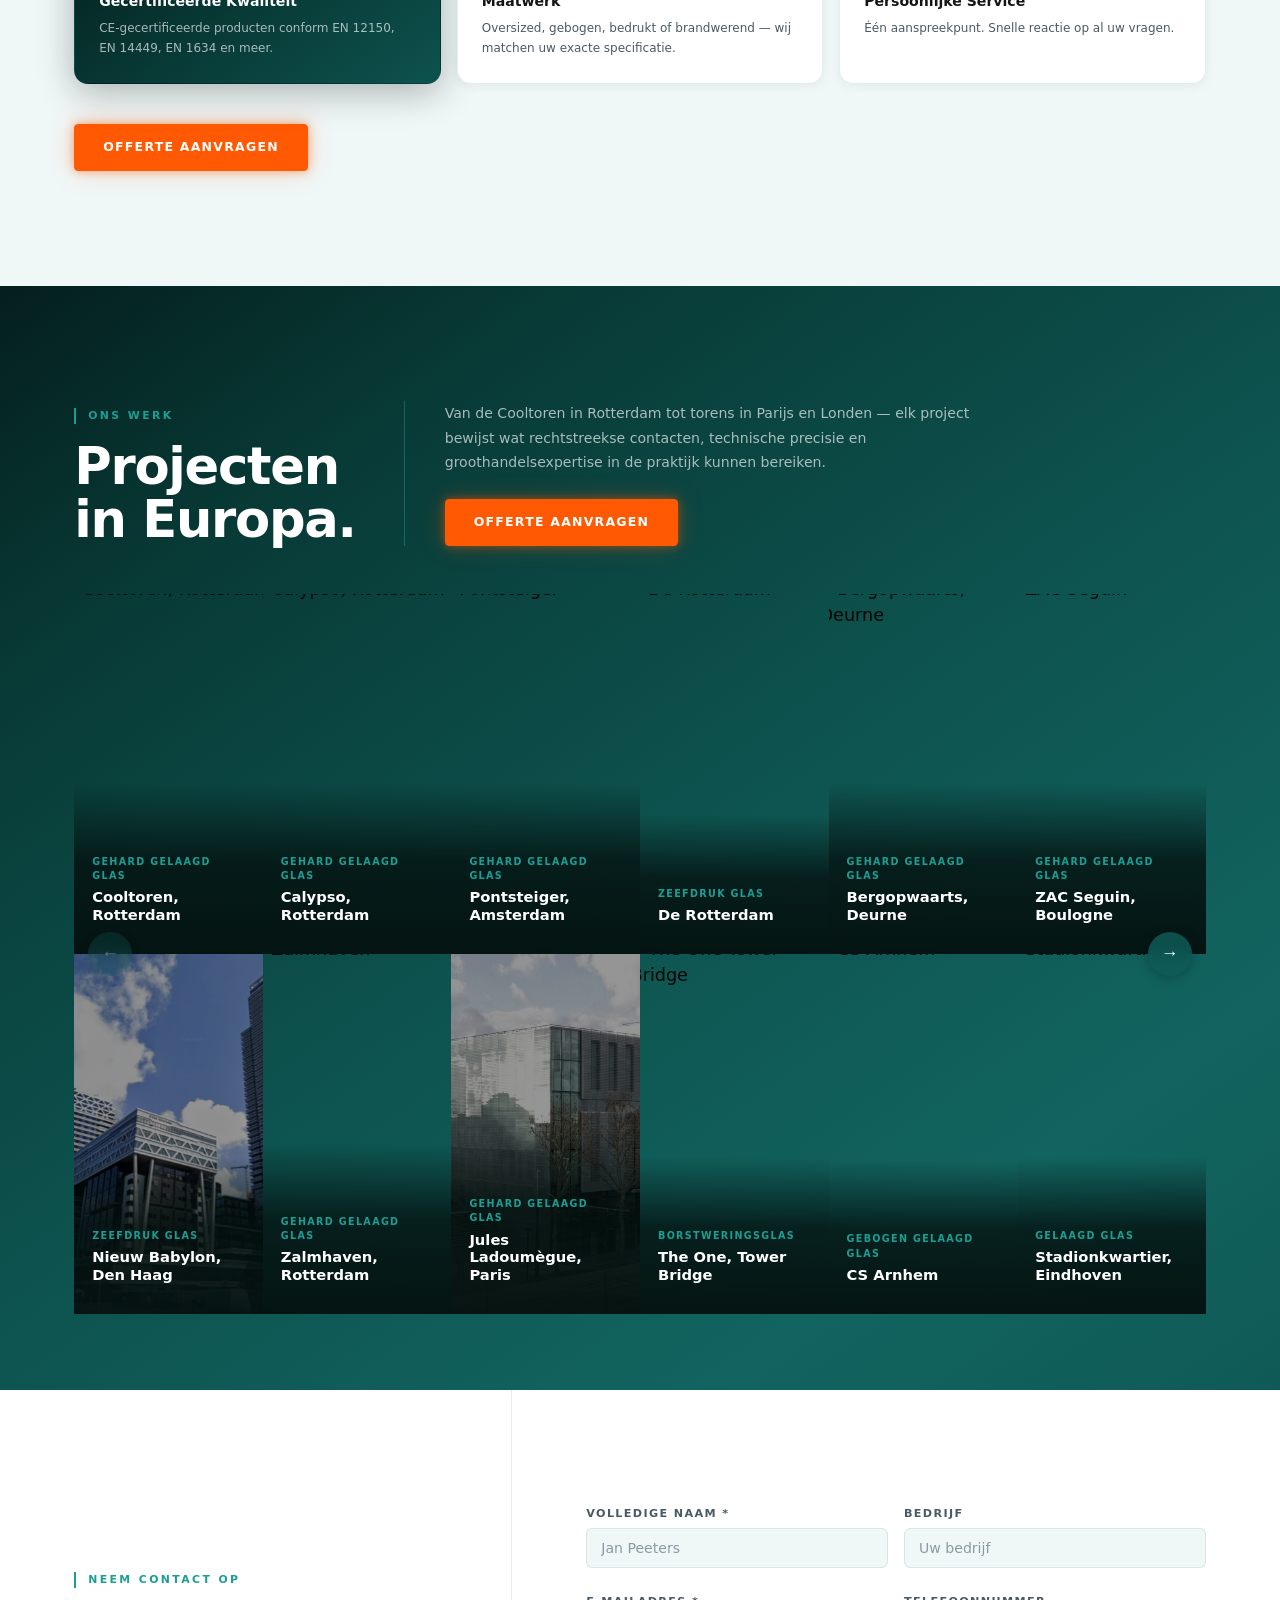
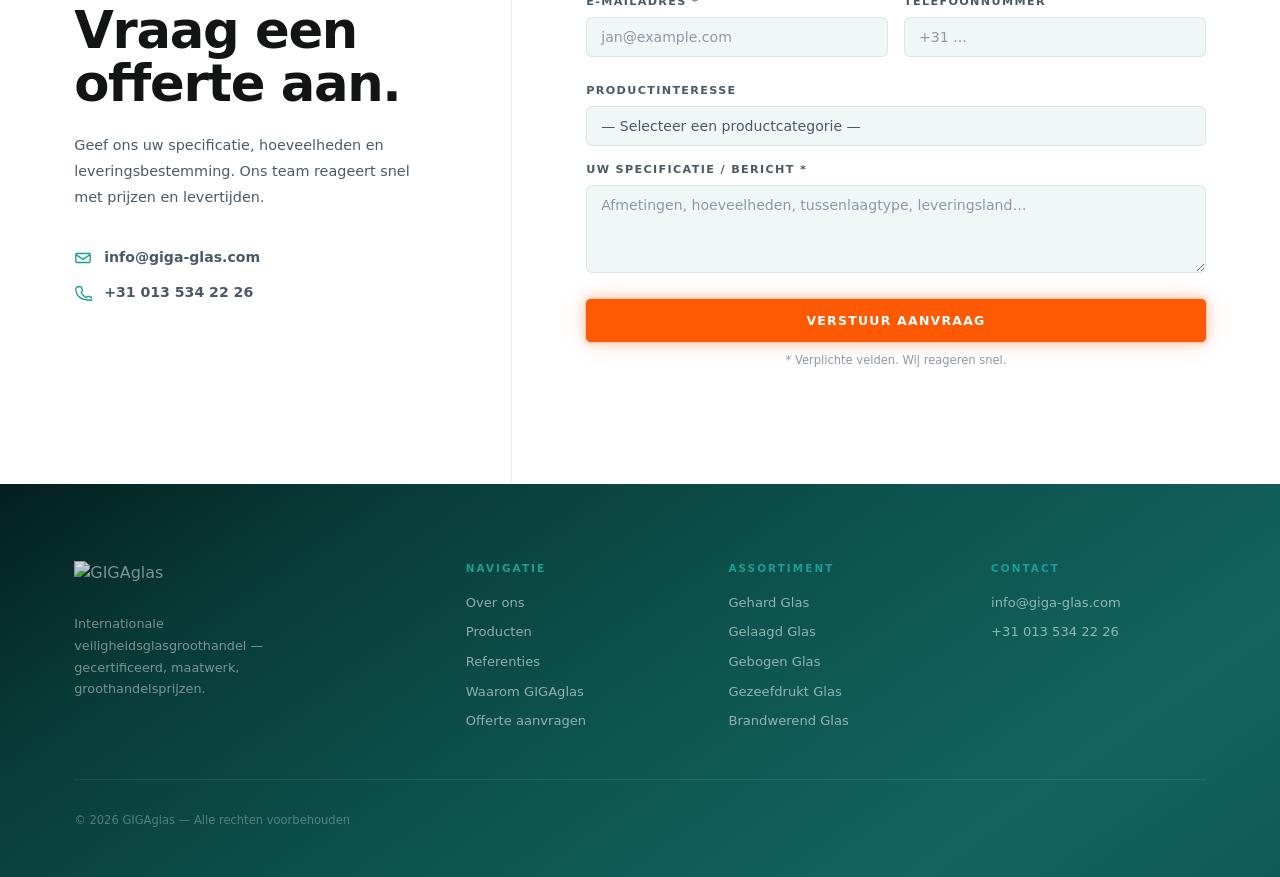
==== commit 29b7b3c2: "Footer: move Brandwerend Glas to bottom of assortiment list" ====
--- a/concept-vertical.html
+++ b/concept-vertical.html
@@ -1587,9 +1587,9 @@
         <nav class="footer__links">
           <a href="/gehard-glas">Gehard Glas</a>
           <a href="/gelaagd-glas">Gelaagd Glas</a>
+          <a href="/gebogen-glas">Gebogen Glas</a>
+          <a href="/zeefdruk-glas">Gezeefdrukt Glas</a>
           <a href="/brandwerend-glas">Brandwerend Glas</a>
-          <a href="/zeefdruk-glas">Gezeefdrukt Glas</a>
-          <a href="/gebogen-glas">Gebogen Glas</a>
         </nav>
       </div>
       <div class="footer__info">
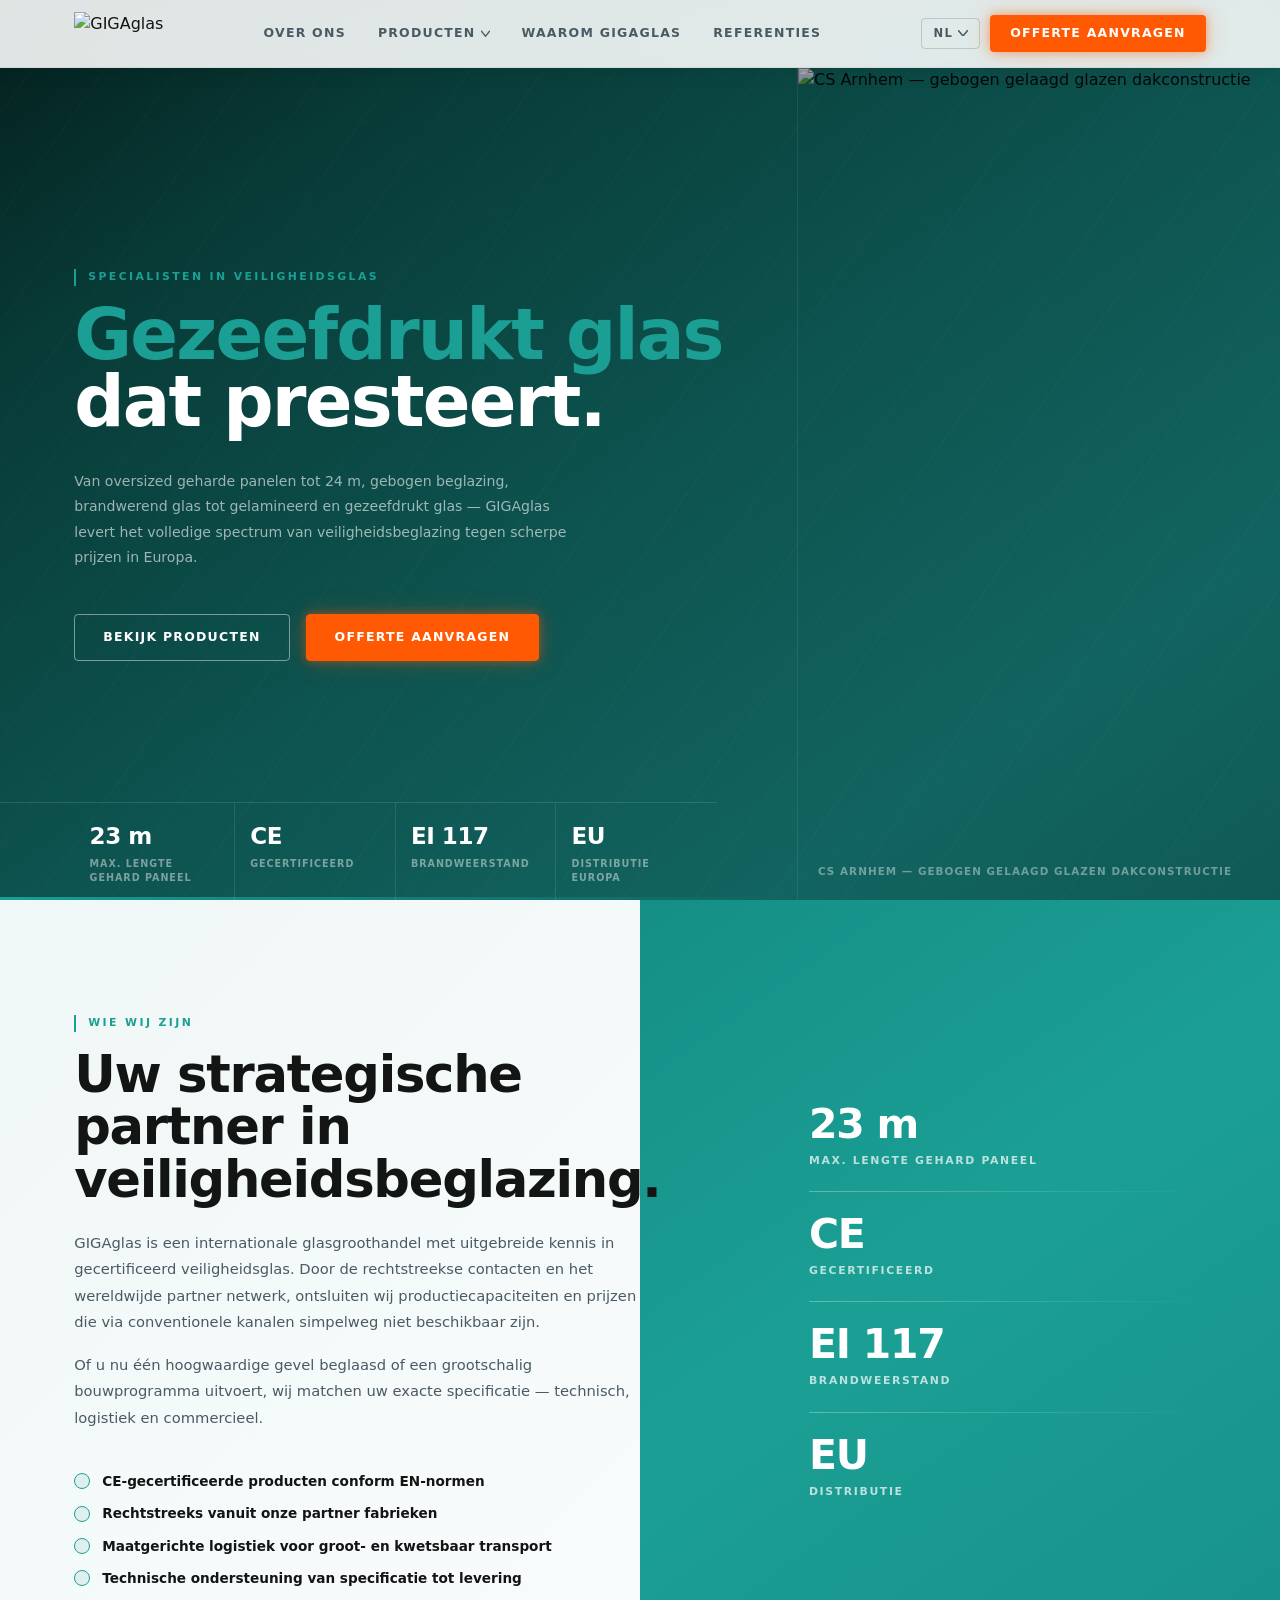
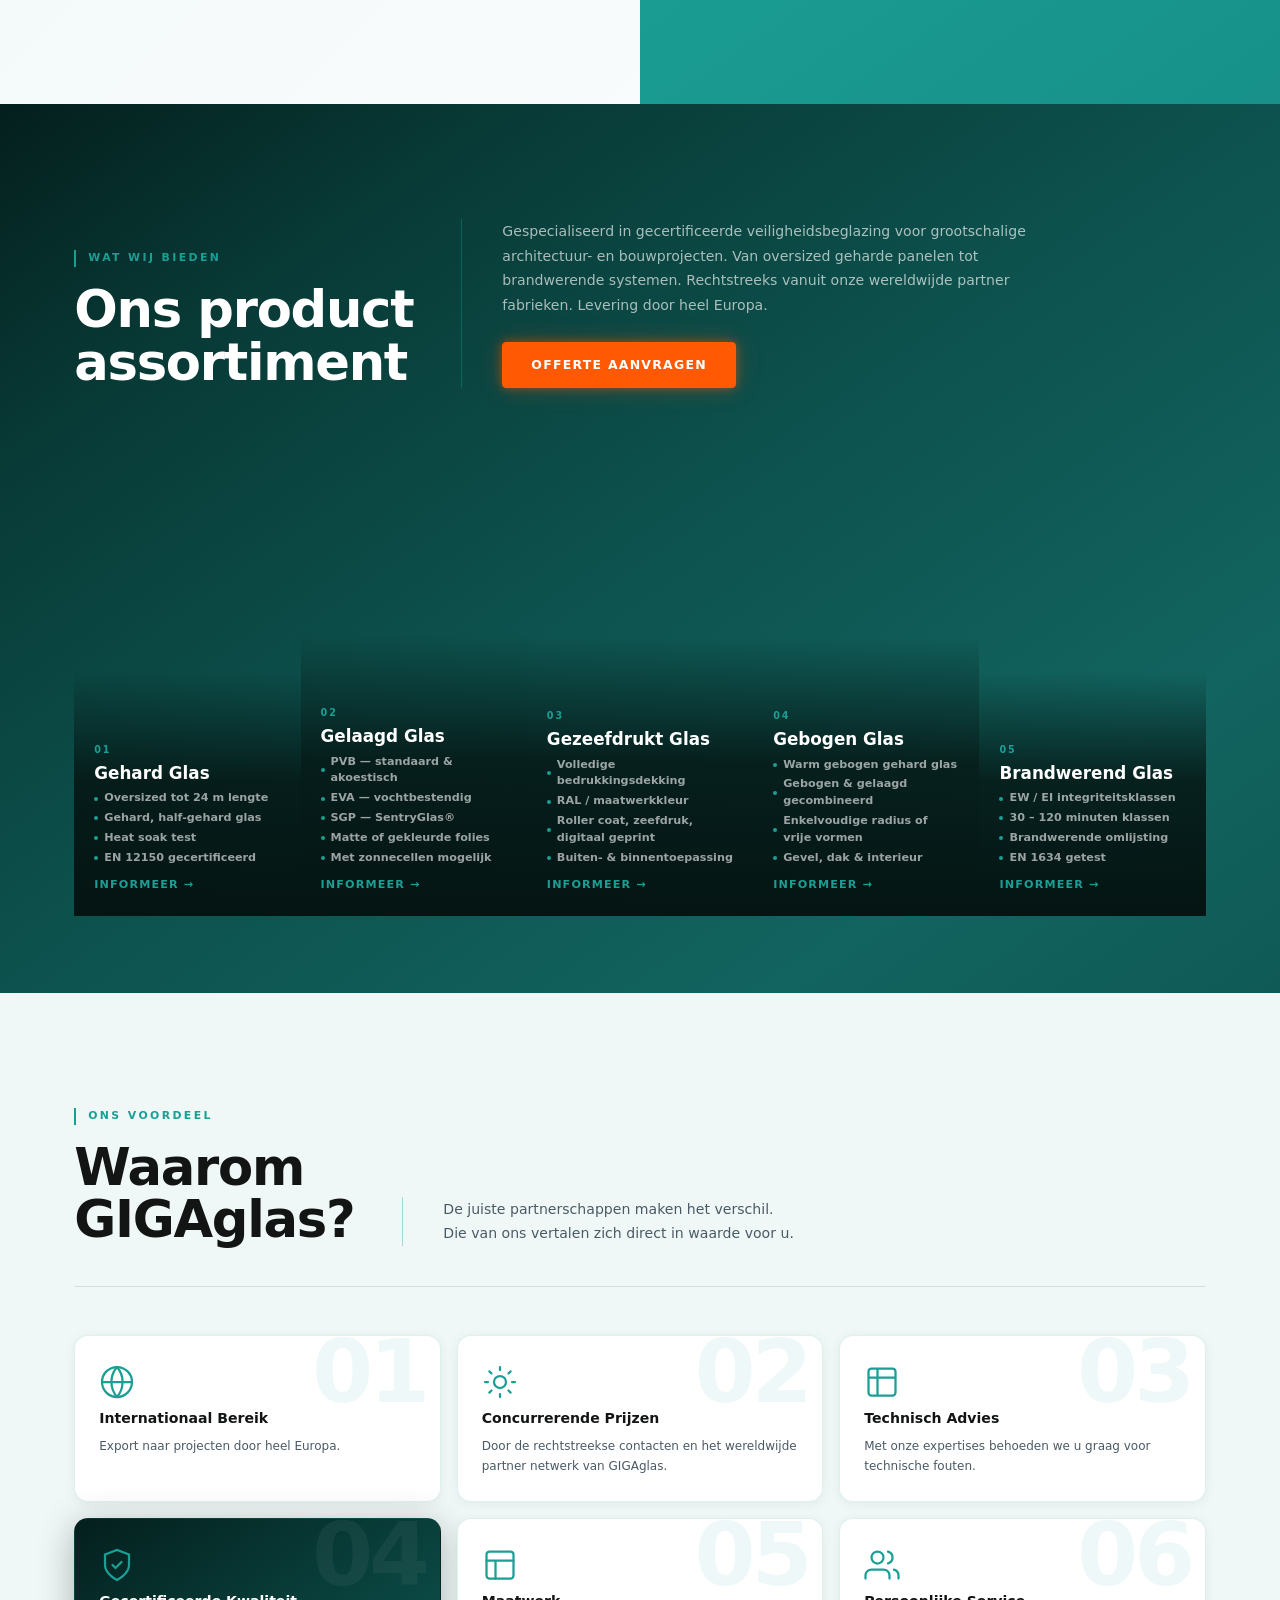
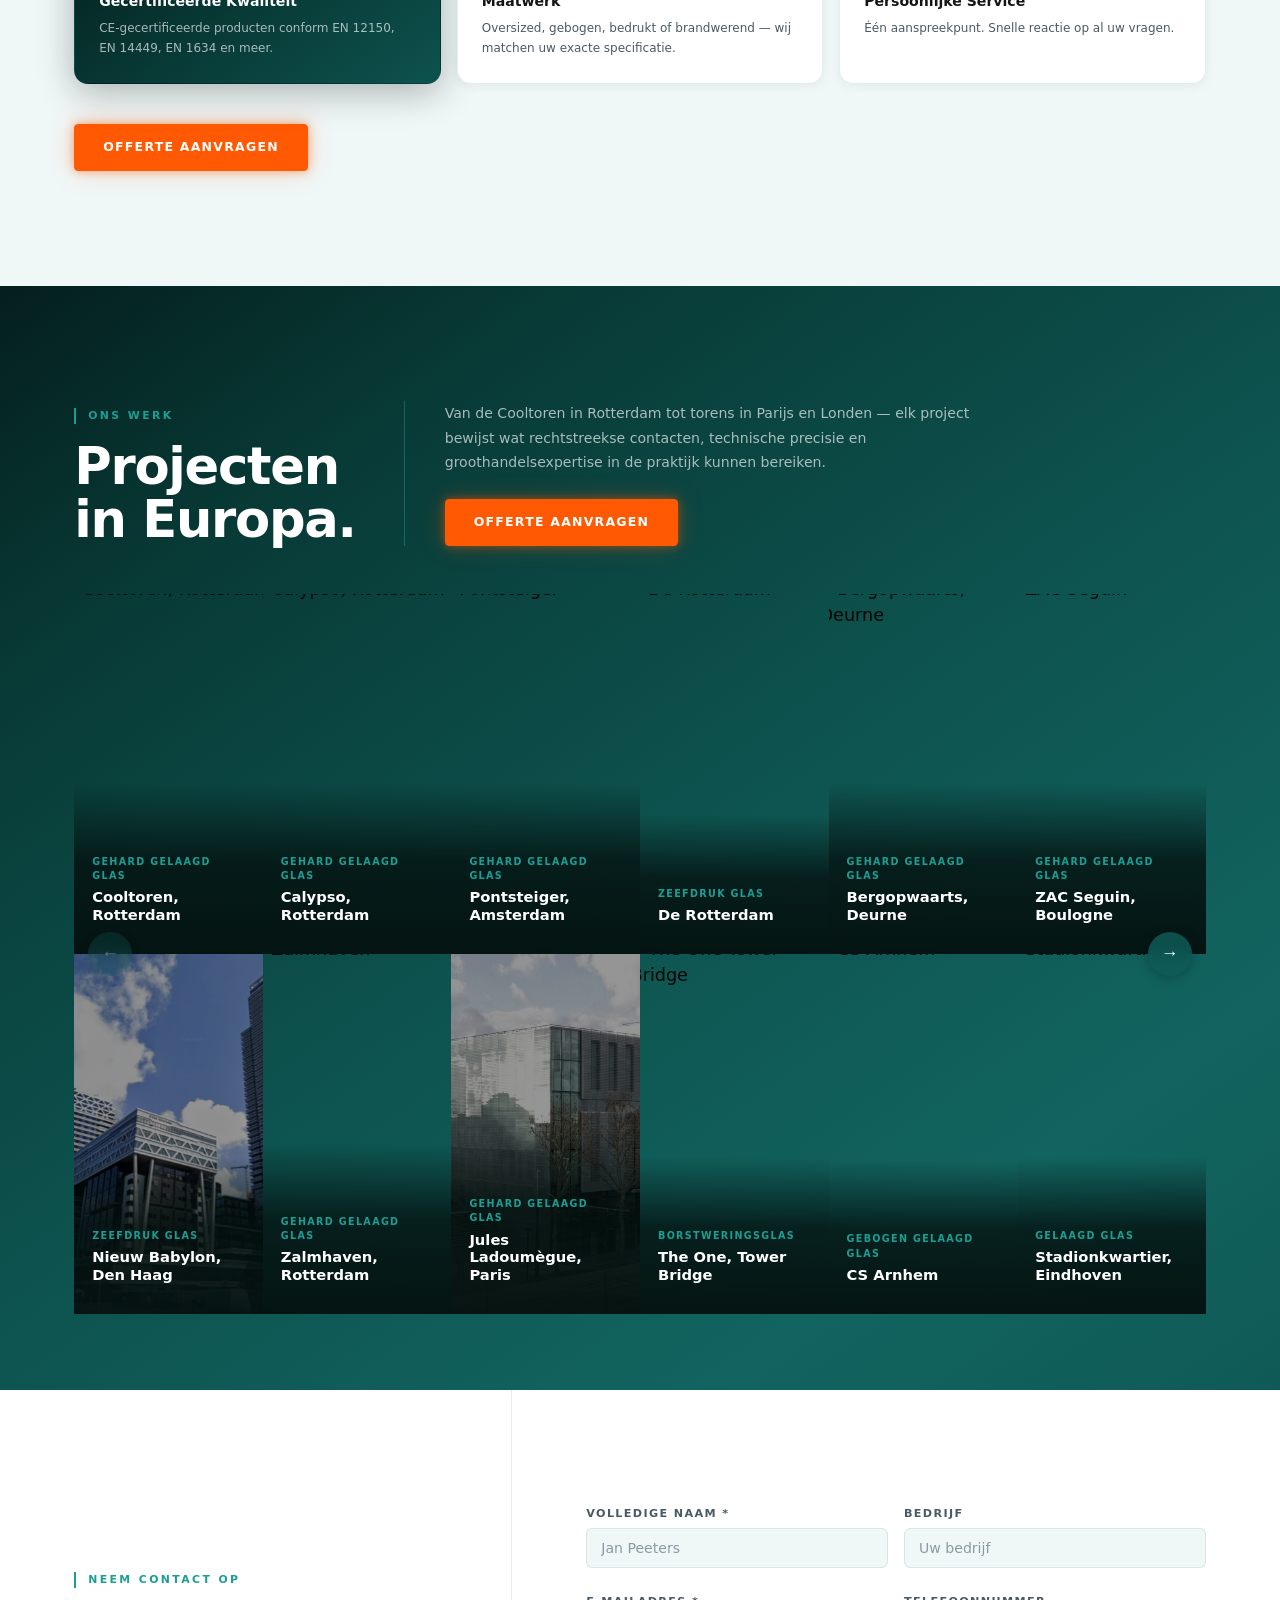
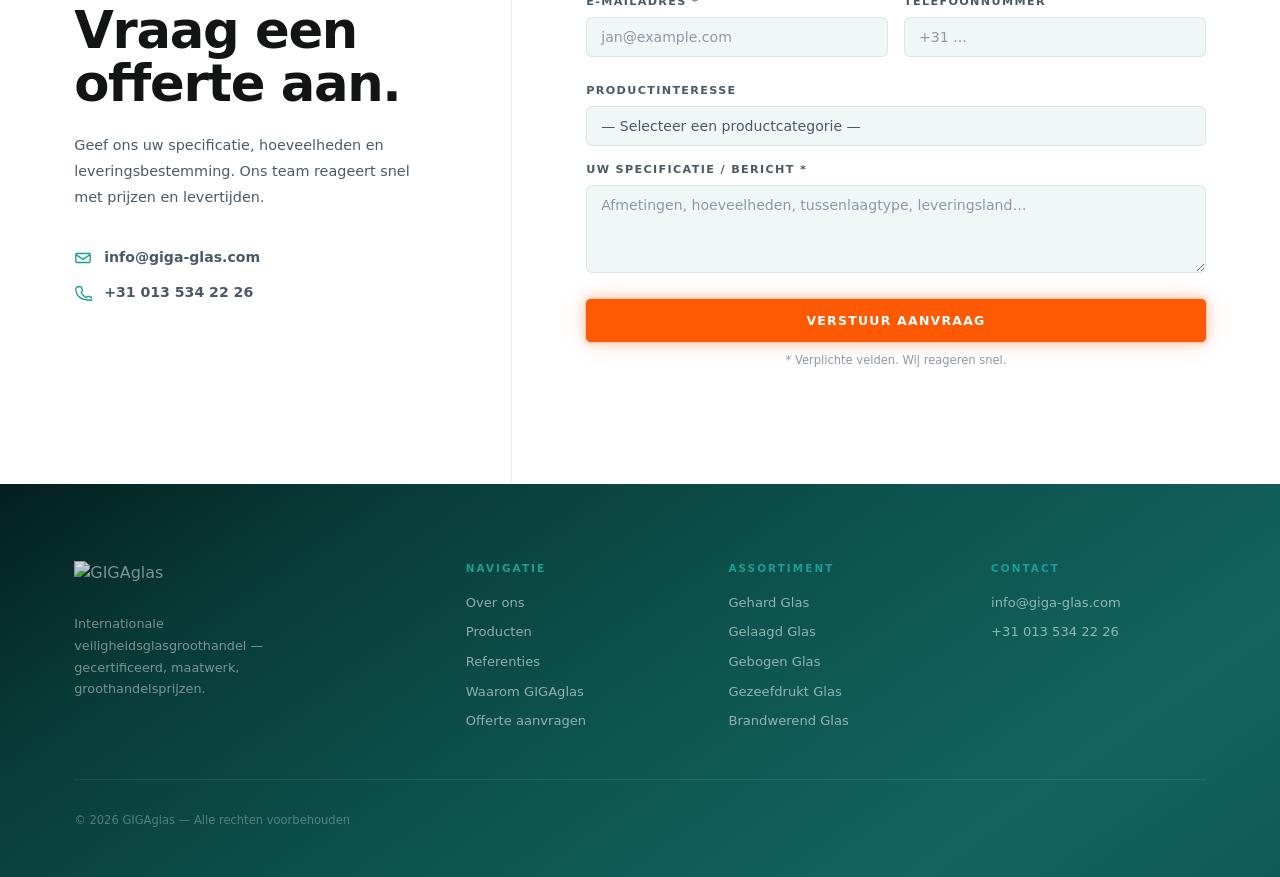
==== commit 1c90247a: "Update hero subtitle NL with full GIGAglas sentence" ====
--- a/concept-vertical.html
+++ b/concept-vertical.html
@@ -1180,10 +1180,8 @@
         <span id="wordCycle" class="word-cycle"></span><span id="heroCycleAfter"></span>
       </h1>
       <p class="hero__sub anim" data-delay="360" data-i18n="hero.sub">
-        Van oversized geharde panelen tot 24&nbsp;m, gebogen beglazing, brandwerende barrières
-        tot gelamineerd en gezeefdrukt glas.
-      
-      </p>
+        Van oversized geharde panelen tot 24&nbsp;m, gebogen beglazing, brandwerend glas tot gelamineerd en gezeefdrukt glas — GIGAglas levert het volledige spectrum van veiligheidsbeglazing tegen scherpe prijzen in Europa.
+</p>
       <div class="hero__actions anim" data-delay="500">
         <a href="#products" class="btn btn--outline" data-i18n="hero.btn.products">Bekijk producten</a>
         <a href="#contact"  class="btn btn--fill" data-i18n="cta">Offerte aanvragen</a>
@@ -1862,7 +1860,7 @@
         'nav.about': 'Over ons', 'nav.references': 'Referenties', 'nav.products': 'Producten',
         'nav.why': 'Waarom GIGAglas', 'nav.cta': 'Offerte aanvragen',
         'hero.eyebrow': 'Specialisten in veiligheidsglas',
-        'hero.sub': 'Van oversized geharde panelen tot 24&nbsp;m, gebogen beglazing, brandwerende barri\u00e8res tot gelamineerd en gezeefdrukt glas',
+        'hero.sub': 'Van oversized geharde panelen tot 24&nbsp;m, gebogen beglazing, brandwerend glas tot gelamineerd en gezeefdrukt glas \u2014 GIGAglas levert het volledige spectrum van veiligheidsbeglazing tegen scherpe prijzen in Europa.',
         'hero.btn.products': 'Bekijk producten',
         'hero.stat1': 'Max. lengte<br>gehard paneel', 'hero.stat2': 'Gecertificeerd',
         'hero.stat3': 'Brandweerstand', 'hero.stat4': 'Distributie Europa',
